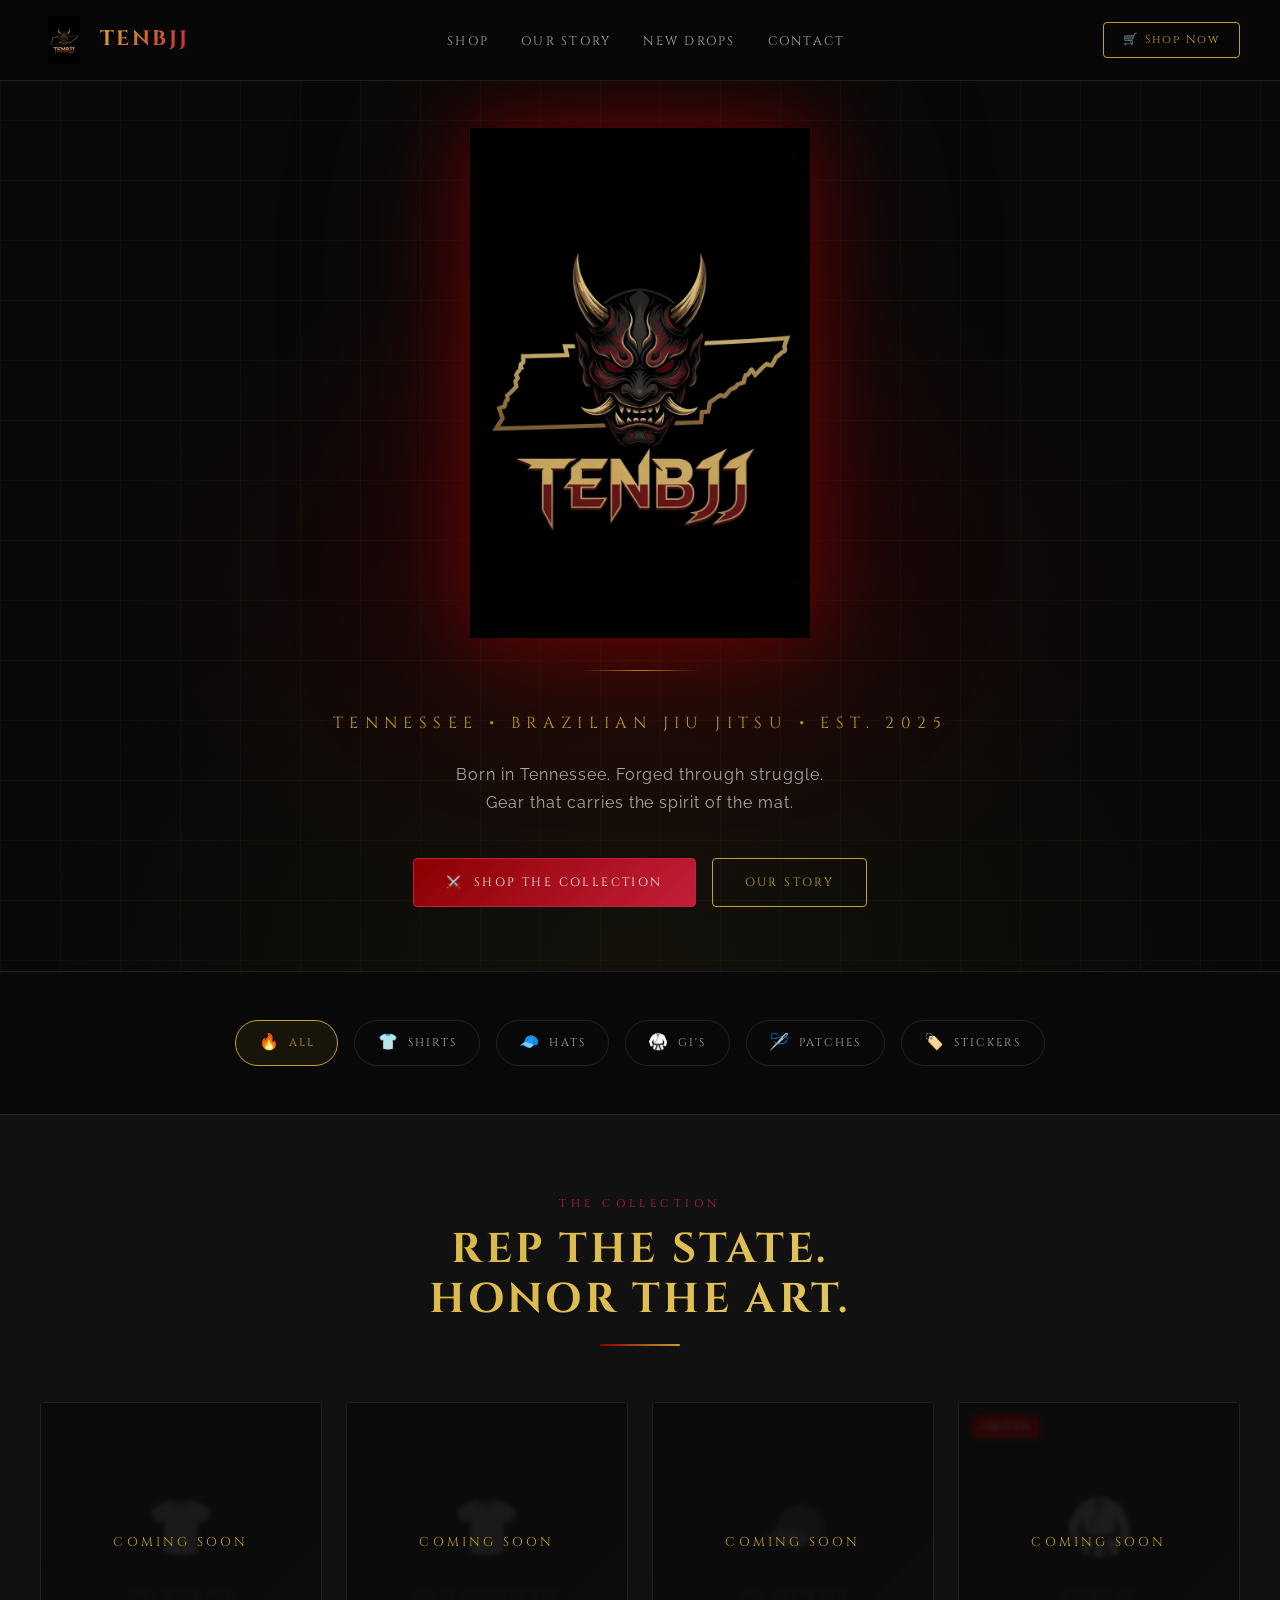
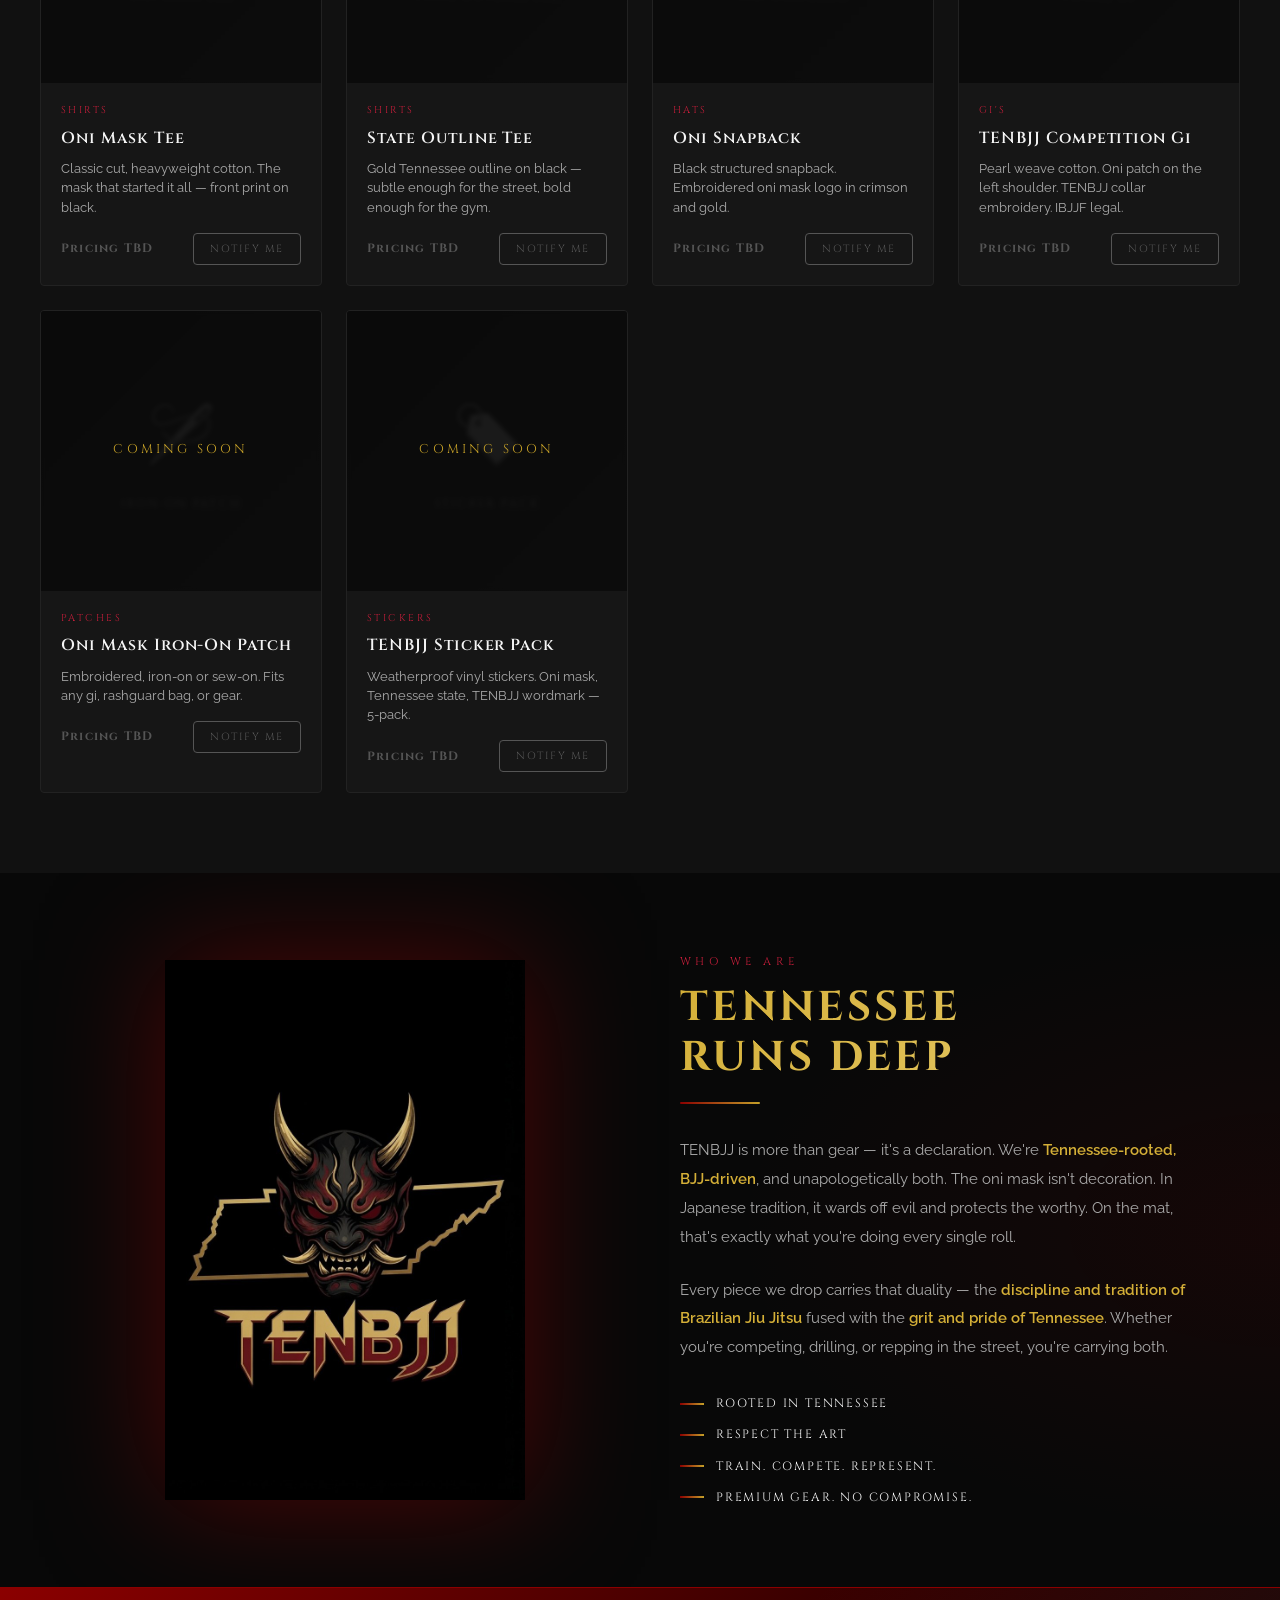
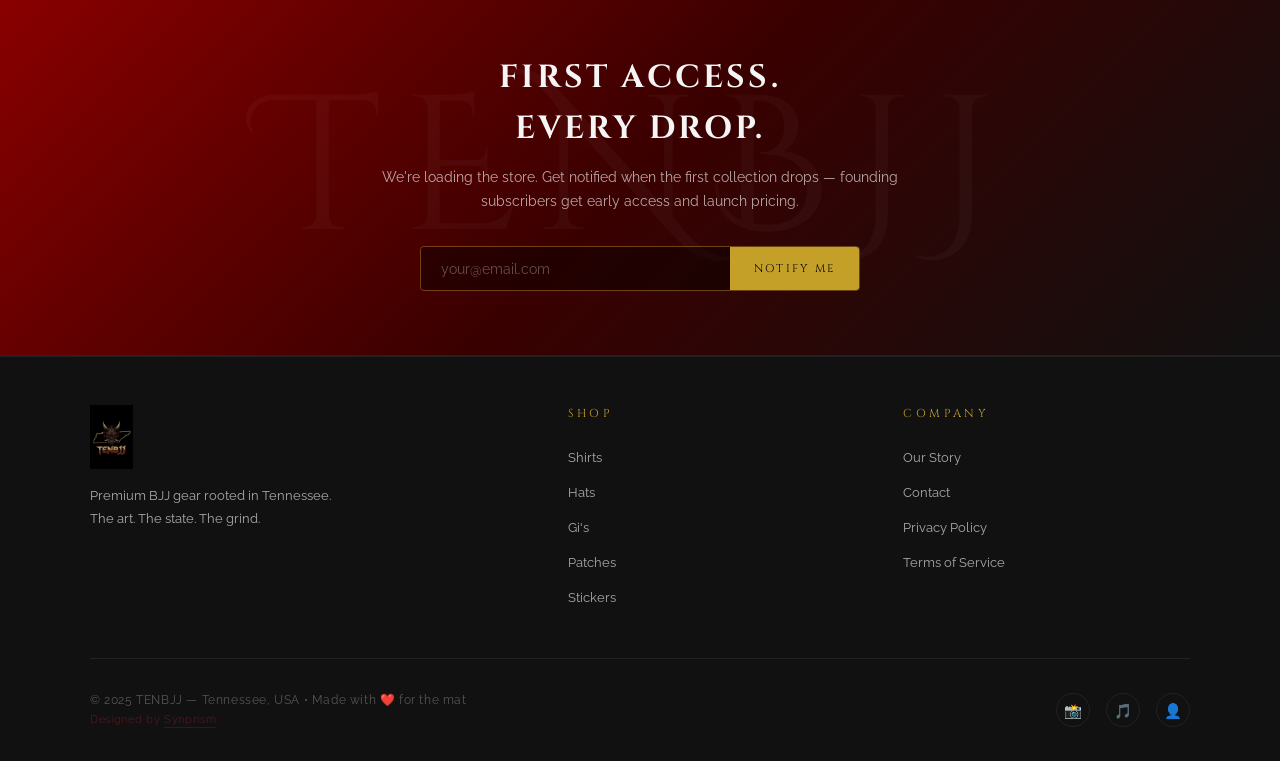
==== index.html @ a7446a4f "Add Synprism credit to footer" ====
<!DOCTYPE html>
<html lang="en">
<head>
  <meta charset="UTF-8" />
  <meta name="viewport" content="width=device-width, initial-scale=1.0" />
  <title>TENBJJ — Tennessee Brazilian Jiu Jitsu Gear</title>
  <meta name="description" content="Premium BJJ apparel and gear rooted in Tennessee. Oni-inspired designs. Shirts, Gi's, Hats, Patches, Stickers. Train hard. Rep the state." />
  <meta property="og:title" content="TENBJJ" />
  <meta property="og:description" content="Tennessee BJJ gear. Oni-inspired. Premium quality." />
  <meta property="og:image" content="/assets/images/logo.jpg" />
  <meta property="og:url" content="https://tenbjj.com" />
  <meta name="theme-color" content="#080808" />
  <link rel="icon" type="image/jpeg" href="/assets/images/logo.jpg" />
  <link rel="stylesheet" href="/css/style.css" />
</head>
<body>

  <!-- ═══════════════════════════════════════
       NAV
  ═══════════════════════════════════════ -->
  <nav class="nav" id="nav">
    <a class="nav-logo" href="/">
      <img src="/assets/images/logo.jpg" alt="TENBJJ Logo" />
      <span class="nav-logo-text">TENBJJ</span>
    </a>
    <ul class="nav-links">
      <li><a href="#shop">Shop</a></li>
      <li><a href="#story">Our Story</a></li>
      <li><a href="#notify">New Drops</a></li>
      <li><a href="mailto:info@tenbjj.com">Contact</a></li>
    </ul>
    <a class="nav-cart" href="#shop">
      <span>🛒</span>
      <span>Shop Now</span>
    </a>
    <div class="nav-hamburger" id="hamburger" aria-label="Menu">
      <span></span><span></span><span></span>
    </div>
  </nav>

  <!-- ═══════════════════════════════════════
       HERO
  ═══════════════════════════════════════ -->
  <section class="hero" id="home">
    <div class="hero-bg"></div>
    <div class="hero-bg-lines"></div>
    <div class="hero-content">
      <img
        src="/assets/images/logo.jpg"
        alt="TENBJJ — Oni Mask over Tennessee"
        class="hero-logo"
      />
      <div class="hero-divider"></div>
      <p class="hero-tagline">Tennessee &bull; Brazilian Jiu Jitsu &bull; Est. 2025</p>
      <p class="hero-sub">
        Born in Tennessee. Forged through struggle.<br>
        Gear that carries the spirit of the mat.
      </p>
      <div class="hero-cta-group">
        <a href="#shop" class="btn btn-primary">⚔️ &nbsp;Shop the Collection</a>
        <a href="#story" class="btn btn-secondary">Our Story</a>
      </div>
    </div>
  </section>

  <!-- ═══════════════════════════════════════
       CATEGORIES STRIP
  ═══════════════════════════════════════ -->
  <section class="categories">
    <div class="categories-inner">
      <div class="cat-pill active" data-cat="all">
        <span class="cat-pill-icon">🔥</span> All
      </div>
      <div class="cat-pill" data-cat="shirts">
        <span class="cat-pill-icon">👕</span> Shirts
      </div>
      <div class="cat-pill" data-cat="hats">
        <span class="cat-pill-icon">🧢</span> Hats
      </div>
      <div class="cat-pill" data-cat="gi">
        <span class="cat-pill-icon">🥋</span> Gi's
      </div>
      <div class="cat-pill" data-cat="patches">
        <span class="cat-pill-icon">🪡</span> Patches
      </div>
      <div class="cat-pill" data-cat="stickers">
        <span class="cat-pill-icon">🏷️</span> Stickers
      </div>
    </div>
  </section>

  <!-- ═══════════════════════════════════════
       SHOP / PRODUCTS
  ═══════════════════════════════════════ -->
  <section class="products" id="shop">
    <div class="section-header fade-up">
      <p class="section-eyebrow">The Collection</p>
      <h2 class="section-title">Rep the State.<br>Honor the Art.</h2>
      <div class="section-rule"></div>
    </div>

    <div class="products-grid" id="products-grid">

      <!-- PRODUCT 1 — Oni Mask Tee (Coming Soon) -->
      <div class="product-card fade-up" data-cat="shirts">
        <div class="product-img-wrap">
          <div class="product-placeholder">
            <span class="product-placeholder-icon">👕</span>
            <span class="product-placeholder-label">Oni Mask Tee</span>
          </div>
          <div class="product-coming-soon">Coming Soon</div>
        </div>
        <div class="product-info">
          <p class="product-category">Shirts</p>
          <h3 class="product-name">Oni Mask Tee</h3>
          <p class="product-desc">Classic cut, heavyweight cotton. The mask that started it all — front print on black.</p>
          <div class="product-footer">
            <span class="product-price tbd">Pricing TBD</span>
            <button class="product-add notify">Notify Me</button>
          </div>
        </div>
      </div>

      <!-- PRODUCT 2 — Tennessee State Tee -->
      <div class="product-card fade-up" data-cat="shirts">
        <div class="product-img-wrap">
          <div class="product-placeholder">
            <span class="product-placeholder-icon">👕</span>
            <span class="product-placeholder-label">State Outline Tee</span>
          </div>
          <div class="product-coming-soon">Coming Soon</div>
        </div>
        <div class="product-info">
          <p class="product-category">Shirts</p>
          <h3 class="product-name">State Outline Tee</h3>
          <p class="product-desc">Gold Tennessee outline on black — subtle enough for the street, bold enough for the gym.</p>
          <div class="product-footer">
            <span class="product-price tbd">Pricing TBD</span>
            <button class="product-add notify">Notify Me</button>
          </div>
        </div>
      </div>

      <!-- PRODUCT 3 — Oni Snapback -->
      <div class="product-card fade-up" data-cat="hats">
        <div class="product-img-wrap">
          <div class="product-placeholder">
            <span class="product-placeholder-icon">🧢</span>
            <span class="product-placeholder-label">Oni Snapback</span>
          </div>
          <div class="product-coming-soon">Coming Soon</div>
        </div>
        <div class="product-info">
          <p class="product-category">Hats</p>
          <h3 class="product-name">Oni Snapback</h3>
          <p class="product-desc">Black structured snapback. Embroidered oni mask logo in crimson and gold.</p>
          <div class="product-footer">
            <span class="product-price tbd">Pricing TBD</span>
            <button class="product-add notify">Notify Me</button>
          </div>
        </div>
      </div>

      <!-- PRODUCT 4 — TENBJJ Gi -->
      <div class="product-card fade-up" data-cat="gi">
        <div class="product-img-wrap">
          <div class="product-placeholder">
            <span class="product-placeholder-icon">🥋</span>
            <span class="product-placeholder-label">TENBJJ Gi</span>
          </div>
          <div class="product-badge">Limited</div>
          <div class="product-coming-soon">Coming Soon</div>
        </div>
        <div class="product-info">
          <p class="product-category">Gi's</p>
          <h3 class="product-name">TENBJJ Competition Gi</h3>
          <p class="product-desc">Pearl weave cotton. Oni patch on the left shoulder. TENBJJ collar embroidery. IBJJF legal.</p>
          <div class="product-footer">
            <span class="product-price tbd">Pricing TBD</span>
            <button class="product-add notify">Notify Me</button>
          </div>
        </div>
      </div>

      <!-- PRODUCT 5 — Oni Patch -->
      <div class="product-card fade-up" data-cat="patches">
        <div class="product-img-wrap">
          <div class="product-placeholder">
            <span class="product-placeholder-icon">🪡</span>
            <span class="product-placeholder-label">Iron-On Patch</span>
          </div>
          <div class="product-coming-soon">Coming Soon</div>
        </div>
        <div class="product-info">
          <p class="product-category">Patches</p>
          <h3 class="product-name">Oni Mask Iron-On Patch</h3>
          <p class="product-desc">Embroidered, iron-on or sew-on. Fits any gi, rashguard bag, or gear.</p>
          <div class="product-footer">
            <span class="product-price tbd">Pricing TBD</span>
            <button class="product-add notify">Notify Me</button>
          </div>
        </div>
      </div>

      <!-- PRODUCT 6 — Sticker Pack -->
      <div class="product-card fade-up" data-cat="stickers">
        <div class="product-img-wrap">
          <div class="product-placeholder">
            <span class="product-placeholder-icon">🏷️</span>
            <span class="product-placeholder-label">Sticker Pack</span>
          </div>
          <div class="product-coming-soon">Coming Soon</div>
        </div>
        <div class="product-info">
          <p class="product-category">Stickers</p>
          <h3 class="product-name">TENBJJ Sticker Pack</h3>
          <p class="product-desc">Weatherproof vinyl stickers. Oni mask, Tennessee state, TENBJJ wordmark — 5-pack.</p>
          <div class="product-footer">
            <span class="product-price tbd">Pricing TBD</span>
            <button class="product-add notify">Notify Me</button>
          </div>
        </div>
      </div>

    </div>
  </section>

  <!-- ═══════════════════════════════════════
       STORY / ABOUT
  ═══════════════════════════════════════ -->
  <section class="story" id="story">
    <div class="story-inner">
      <div class="story-logo-wrap fade-up">
        <img src="/assets/images/logo.jpg" alt="TENBJJ Logo" class="story-logo" />
      </div>
      <div class="story-content fade-up">
        <div class="section-header">
          <p class="section-eyebrow">Who We Are</p>
          <h2 class="section-title">Tennessee<br>Runs Deep</h2>
          <div class="section-rule"></div>
        </div>
        <p class="story-body">
          TENBJJ is more than gear — it's a declaration. We're <strong>Tennessee-rooted, BJJ-driven</strong>, and unapologetically both.
          The oni mask isn't decoration. In Japanese tradition, it wards off evil and protects the worthy. On the mat,
          that's exactly what you're doing every single roll.
        </p>
        <p class="story-body">
          Every piece we drop carries that duality — the <strong>discipline and tradition of Brazilian Jiu Jitsu</strong>
          fused with the <strong>grit and pride of Tennessee</strong>. Whether you're competing, drilling, or repping in the street,
          you're carrying both.
        </p>
        <div class="story-values">
          <div class="story-value">Rooted in Tennessee</div>
          <div class="story-value">Respect the Art</div>
          <div class="story-value">Train. Compete. Represent.</div>
          <div class="story-value">Premium Gear. No Compromise.</div>
        </div>
      </div>
    </div>
  </section>

  <!-- ═══════════════════════════════════════
       NOTIFY / EMAIL CAPTURE
  ═══════════════════════════════════════ -->
  <section class="notify-band" id="notify">
    <div class="notify-inner">
      <h2 class="notify-title">First Access.<br>Every Drop.</h2>
      <p class="notify-sub">
        We're loading the store. Get notified when the first collection drops —
        founding subscribers get early access and launch pricing.
      </p>
      <form class="notify-form" id="notify-form" action="https://api.web3forms.com/submit" method="POST">
        <input type="hidden" name="access_key" value="YOUR_WEB3FORMS_KEY_HERE" />
        <input type="hidden" name="subject" value="TENBJJ — New Drop Notification Signup" />
        <input type="hidden" name="redirect" value="https://tenbjj.com?subscribed=1" />
        <input
          class="notify-input"
          type="email"
          name="email"
          placeholder="your@email.com"
          required
          autocomplete="email"
        />
        <button class="notify-submit" type="submit">Notify Me</button>
      </form>
    </div>
  </section>

  <!-- ═══════════════════════════════════════
       FOOTER
  ═══════════════════════════════════════ -->
  <footer>
    <div class="footer-inner">
      <div class="footer-brand">
        <img src="/assets/images/logo.jpg" alt="TENBJJ" class="footer-logo" />
        <p class="footer-tagline">
          Premium BJJ gear rooted in Tennessee.<br>
          The art. The state. The grind.
        </p>
      </div>
      <div>
        <p class="footer-heading">Shop</p>
        <ul class="footer-links">
          <li><a href="#shop">Shirts</a></li>
          <li><a href="#shop">Hats</a></li>
          <li><a href="#shop">Gi's</a></li>
          <li><a href="#shop">Patches</a></li>
          <li><a href="#shop">Stickers</a></li>
        </ul>
      </div>
      <div>
        <p class="footer-heading">Company</p>
        <ul class="footer-links">
          <li><a href="#story">Our Story</a></li>
          <li><a href="mailto:info@tenbjj.com">Contact</a></li>
          <li><a href="/privacy.html">Privacy Policy</a></li>
          <li><a href="/terms.html">Terms of Service</a></li>
        </ul>
      </div>
    </div>
    <div class="footer-bottom" style="max-width:1100px;margin:0 auto;">
      <p class="footer-copy">
        &copy; 2025 TENBJJ &mdash; Tennessee, USA &bull; Made with <span>❤️</span> for the mat
        <br><span style="font-size:0.7rem; opacity:0.35; letter-spacing:0.06em;">Designed by <a href="https://synprism.io" target="_blank" rel="noopener" style="color:inherit; text-decoration:none; border-bottom:1px solid rgba(255,255,255,0.2); padding-bottom:1px; transition:opacity 0.2s;" onmouseover="this.parentElement.style.opacity='0.65'" onmouseout="this.parentElement.style.opacity='0.35'">Synprism</a></span>
      </p>
      <div class="footer-social">
        <a href="#" aria-label="Instagram">📸</a>
        <a href="#" aria-label="TikTok">🎵</a>
        <a href="#" aria-label="Facebook">👤</a>
      </div>
    </div>
  </footer>

  <script src="/js/main.js"></script>
</body>
</html>
---- css/style.css ----
/* ============================================================
   TENBJJ — Core Stylesheet
   Design System: Black / Crimson / Gold
   ============================================================ */

@import url('https://fonts.googleapis.com/css2?family=Cinzel:wght@400;600;700;900&family=Cinzel+Decorative:wght@700&family=Raleway:wght@300;400;500;600&display=swap');

/* ── TOKENS ─────────────────────────────────────────────── */
:root {
  --black:       #080808;
  --black-soft:  #111111;
  --black-card:  #161616;
  --black-border:#222222;
  --crimson:     #8B0000;
  --crimson-mid: #c41e3a;
  --crimson-glow:#e0142a;
  --gold:        #C5A028;
  --gold-bright: #D4AF37;
  --gold-pale:   #e8cc6e;
  --white:       #f5f5f5;
  --grey:        #aaaaaa;
  --grey-dark:   #555555;

  --font-display: 'Cinzel Decorative', serif;
  --font-heading: 'Cinzel', serif;
  --font-body:    'Raleway', sans-serif;

  --radius: 4px;
  --transition: 0.3s ease;
  --glow-gold: 0 0 20px rgba(197,160,40,0.4);
  --glow-crimson: 0 0 20px rgba(196,30,58,0.5);
}

/* ── RESET ──────────────────────────────────────────────── */
*, *::before, *::after { box-sizing: border-box; margin: 0; padding: 0; }
html { scroll-behavior: smooth; font-size: 16px; }
body {
  background: var(--black);
  color: var(--white);
  font-family: var(--font-body);
  font-weight: 400;
  line-height: 1.6;
  overflow-x: hidden;
}
img { display: block; max-width: 100%; }
a { color: inherit; text-decoration: none; }
ul { list-style: none; }

/* ── SCROLLBAR ──────────────────────────────────────────── */
::-webkit-scrollbar { width: 6px; }
::-webkit-scrollbar-track { background: var(--black); }
::-webkit-scrollbar-thumb { background: var(--crimson); border-radius: 3px; }

/* ── NAV ────────────────────────────────────────────────── */
.nav {
  position: fixed;
  top: 0; left: 0; right: 0;
  z-index: 1000;
  display: flex;
  align-items: center;
  justify-content: space-between;
  padding: 1rem 2.5rem;
  background: rgba(8,8,8,0.92);
  backdrop-filter: blur(12px);
  border-bottom: 1px solid rgba(197,160,40,0.15);
  transition: var(--transition);
}
.nav.scrolled {
  border-bottom-color: rgba(197,160,40,0.35);
  box-shadow: 0 4px 30px rgba(0,0,0,0.6);
}
.nav-logo {
  display: flex;
  align-items: center;
  gap: 0.75rem;
}
.nav-logo img {
  height: 48px;
  width: 48px;
  object-fit: contain;
}
.nav-logo-text {
  font-family: var(--font-heading);
  font-weight: 700;
  font-size: 1.3rem;
  letter-spacing: 0.12em;
  background: linear-gradient(135deg, var(--gold-bright), var(--crimson-mid));
  -webkit-background-clip: text;
  -webkit-text-fill-color: transparent;
  background-clip: text;
}
.nav-links {
  display: flex;
  gap: 2rem;
  align-items: center;
}
.nav-links a {
  font-family: var(--font-heading);
  font-size: 0.78rem;
  letter-spacing: 0.18em;
  text-transform: uppercase;
  color: var(--grey);
  transition: color var(--transition);
  position: relative;
}
.nav-links a::after {
  content: '';
  position: absolute;
  bottom: -4px; left: 0; right: 0;
  height: 1px;
  background: var(--gold);
  transform: scaleX(0);
  transition: transform var(--transition);
}
.nav-links a:hover { color: var(--gold-bright); }
.nav-links a:hover::after { transform: scaleX(1); }
.nav-cart {
  display: flex;
  align-items: center;
  gap: 0.4rem;
  padding: 0.5rem 1.2rem;
  border: 1px solid var(--gold);
  border-radius: var(--radius);
  font-family: var(--font-heading);
  font-size: 0.72rem;
  letter-spacing: 0.15em;
  color: var(--gold);
  cursor: pointer;
  transition: all var(--transition);
}
.nav-cart:hover {
  background: var(--gold);
  color: var(--black);
  box-shadow: var(--glow-gold);
}
.nav-hamburger {
  display: none;
  flex-direction: column;
  gap: 5px;
  cursor: pointer;
  padding: 4px;
}
.nav-hamburger span {
  display: block;
  width: 24px;
  height: 2px;
  background: var(--gold);
  transition: var(--transition);
}

/* ── HERO ────────────────────────────────────────────────── */
.hero {
  min-height: 100vh;
  display: flex;
  flex-direction: column;
  align-items: center;
  justify-content: center;
  text-align: center;
  padding: 8rem 2rem 4rem;
  position: relative;
  overflow: hidden;
}
.hero-bg {
  position: absolute;
  inset: 0;
  background:
    radial-gradient(ellipse 60% 50% at 50% 60%, rgba(139,0,0,0.18) 0%, transparent 70%),
    radial-gradient(ellipse 80% 80% at 50% 100%, rgba(197,160,40,0.06) 0%, transparent 60%),
    var(--black);
  z-index: 0;
}
.hero-bg-lines {
  position: absolute;
  inset: 0;
  background-image:
    linear-gradient(rgba(197,160,40,0.04) 1px, transparent 1px),
    linear-gradient(90deg, rgba(197,160,40,0.04) 1px, transparent 1px);
  background-size: 60px 60px;
  z-index: 0;
}
.hero-content {
  position: relative;
  z-index: 1;
  display: flex;
  flex-direction: column;
  align-items: center;
  gap: 1.5rem;
}
.hero-logo {
  width: min(340px, 70vw);
  height: auto;
  filter: drop-shadow(0 0 40px rgba(139,0,0,0.6)) drop-shadow(0 0 80px rgba(139,0,0,0.3));
  animation: heroFloat 6s ease-in-out infinite;
}
@keyframes heroFloat {
  0%, 100% { transform: translateY(0); }
  50% { transform: translateY(-12px); }
}
.hero-tagline {
  font-family: var(--font-heading);
  font-size: clamp(0.75rem, 2vw, 1rem);
  letter-spacing: 0.4em;
  text-transform: uppercase;
  color: var(--gold);
  margin-top: 0.5rem;
}
.hero-sub {
  font-family: var(--font-body);
  font-size: clamp(0.85rem, 1.5vw, 1rem);
  color: var(--grey);
  letter-spacing: 0.06em;
  max-width: 480px;
  line-height: 1.8;
}
.hero-divider {
  width: 120px;
  height: 1px;
  background: linear-gradient(90deg, transparent, var(--gold), transparent);
  margin: 0.5rem auto;
}
.hero-cta-group {
  display: flex;
  gap: 1rem;
  flex-wrap: wrap;
  justify-content: center;
  margin-top: 1rem;
}
.btn {
  font-family: var(--font-heading);
  font-size: 0.75rem;
  letter-spacing: 0.2em;
  text-transform: uppercase;
  padding: 0.85rem 2rem;
  border-radius: var(--radius);
  cursor: pointer;
  transition: all var(--transition);
  border: none;
  display: inline-flex;
  align-items: center;
  gap: 0.5rem;
}
.btn-primary {
  background: linear-gradient(135deg, var(--crimson), var(--crimson-mid));
  color: var(--white);
  border: 1px solid var(--crimson-mid);
}
.btn-primary:hover {
  background: linear-gradient(135deg, var(--crimson-mid), var(--crimson-glow));
  box-shadow: var(--glow-crimson), 0 8px 24px rgba(139,0,0,0.4);
  transform: translateY(-2px);
}
.btn-secondary {
  background: transparent;
  color: var(--gold);
  border: 1px solid var(--gold);
}
.btn-secondary:hover {
  background: var(--gold);
  color: var(--black);
  box-shadow: var(--glow-gold);
  transform: translateY(-2px);
}

/* ── SECTION SCAFFOLDING ────────────────────────────────── */
section {
  padding: 5rem 2rem;
}
.section-header {
  text-align: center;
  margin-bottom: 3.5rem;
}
.section-eyebrow {
  font-family: var(--font-heading);
  font-size: 0.7rem;
  letter-spacing: 0.4em;
  text-transform: uppercase;
  color: var(--crimson-mid);
  margin-bottom: 0.75rem;
}
.section-title {
  font-family: var(--font-heading);
  font-size: clamp(1.6rem, 4vw, 2.6rem);
  font-weight: 700;
  letter-spacing: 0.08em;
  text-transform: uppercase;
  background: linear-gradient(135deg, var(--gold-bright), var(--gold-pale));
  -webkit-background-clip: text;
  -webkit-text-fill-color: transparent;
  background-clip: text;
  line-height: 1.2;
}
.section-rule {
  width: 80px;
  height: 2px;
  background: linear-gradient(90deg, var(--crimson), var(--gold));
  margin: 1.2rem auto 0;
  border-radius: 2px;
}

/* ── FEATURED PRODUCTS ──────────────────────────────────── */
.products { background: var(--black-soft); }
.products-grid {
  display: grid;
  grid-template-columns: repeat(auto-fill, minmax(280px, 1fr));
  gap: 1.5rem;
  max-width: 1200px;
  margin: 0 auto;
}
.product-card {
  background: var(--black-card);
  border: 1px solid var(--black-border);
  border-radius: var(--radius);
  overflow: hidden;
  transition: all var(--transition);
  cursor: pointer;
  position: relative;
}
.product-card:hover {
  border-color: var(--gold);
  transform: translateY(-4px);
  box-shadow: 0 12px 40px rgba(0,0,0,0.5), var(--glow-gold);
}
.product-img-wrap {
  position: relative;
  aspect-ratio: 1;
  background: linear-gradient(135deg, #111, #1a1a1a);
  overflow: hidden;
  display: flex;
  align-items: center;
  justify-content: center;
}
.product-img-wrap img {
  width: 100%;
  height: 100%;
  object-fit: cover;
  transition: transform 0.5s ease;
}
.product-card:hover .product-img-wrap img {
  transform: scale(1.06);
}
.product-badge {
  position: absolute;
  top: 12px; left: 12px;
  background: var(--crimson);
  color: var(--white);
  font-family: var(--font-heading);
  font-size: 0.6rem;
  letter-spacing: 0.15em;
  padding: 0.25rem 0.6rem;
  border-radius: 2px;
  text-transform: uppercase;
}
.product-coming-soon {
  position: absolute;
  inset: 0;
  background: rgba(8,8,8,0.75);
  display: flex;
  align-items: center;
  justify-content: center;
  font-family: var(--font-heading);
  font-size: 0.8rem;
  letter-spacing: 0.25em;
  color: var(--gold);
  text-transform: uppercase;
  backdrop-filter: blur(2px);
}
.product-placeholder {
  width: 100%;
  height: 100%;
  display: flex;
  flex-direction: column;
  align-items: center;
  justify-content: center;
  gap: 1rem;
  padding: 2rem;
}
.product-placeholder-icon {
  font-size: 3.5rem;
  opacity: 0.3;
  filter: grayscale(1);
}
.product-placeholder-label {
  font-family: var(--font-heading);
  font-size: 0.7rem;
  letter-spacing: 0.2em;
  color: var(--grey-dark);
  text-transform: uppercase;
}
.product-info {
  padding: 1.25rem;
}
.product-category {
  font-family: var(--font-heading);
  font-size: 0.62rem;
  letter-spacing: 0.25em;
  color: var(--crimson-mid);
  text-transform: uppercase;
  margin-bottom: 0.4rem;
}
.product-name {
  font-family: var(--font-heading);
  font-size: 1rem;
  font-weight: 600;
  letter-spacing: 0.06em;
  color: var(--white);
  margin-bottom: 0.5rem;
}
.product-desc {
  font-size: 0.8rem;
  color: var(--grey);
  line-height: 1.5;
  margin-bottom: 1rem;
}
.product-footer {
  display: flex;
  align-items: center;
  justify-content: space-between;
}
.product-price {
  font-family: var(--font-heading);
  font-size: 1.1rem;
  color: var(--gold-bright);
  font-weight: 700;
}
.product-price.tbd {
  font-size: 0.75rem;
  color: var(--grey-dark);
  letter-spacing: 0.1em;
}
.product-add {
  padding: 0.5rem 1rem;
  background: transparent;
  border: 1px solid var(--crimson-mid);
  color: var(--crimson-mid);
  font-family: var(--font-heading);
  font-size: 0.65rem;
  letter-spacing: 0.15em;
  text-transform: uppercase;
  border-radius: var(--radius);
  cursor: pointer;
  transition: all var(--transition);
}
.product-add:hover {
  background: var(--crimson);
  color: var(--white);
  border-color: var(--crimson);
}
.product-add.notify {
  border-color: var(--grey-dark);
  color: var(--grey-dark);
  cursor: default;
}

/* ── CATEGORIES STRIP ───────────────────────────────────── */
.categories {
  padding: 3rem 2rem;
  background: var(--black);
  border-top: 1px solid var(--black-border);
  border-bottom: 1px solid var(--black-border);
}
.categories-inner {
  max-width: 1100px;
  margin: 0 auto;
  display: flex;
  justify-content: center;
  gap: 1rem;
  flex-wrap: wrap;
}
.cat-pill {
  display: flex;
  align-items: center;
  gap: 0.5rem;
  padding: 0.6rem 1.4rem;
  border: 1px solid var(--black-border);
  border-radius: 100px;
  font-family: var(--font-heading);
  font-size: 0.7rem;
  letter-spacing: 0.18em;
  text-transform: uppercase;
  color: var(--grey);
  cursor: pointer;
  transition: all var(--transition);
}
.cat-pill:hover, .cat-pill.active {
  border-color: var(--gold);
  color: var(--gold);
  background: rgba(197,160,40,0.08);
}
.cat-pill-icon { font-size: 1rem; }

/* ── STORY / ABOUT ──────────────────────────────────────── */
.story {
  background: var(--black);
  position: relative;
  overflow: hidden;
}
.story::before {
  content: '';
  position: absolute;
  top: 0; right: 0;
  width: 50%;
  height: 100%;
  background: radial-gradient(ellipse at right center, rgba(139,0,0,0.1) 0%, transparent 60%);
  pointer-events: none;
}
.story-inner {
  max-width: 1100px;
  margin: 0 auto;
  display: grid;
  grid-template-columns: 1fr 1fr;
  gap: 5rem;
  align-items: center;
}
.story-logo-wrap {
  display: flex;
  justify-content: center;
  align-items: center;
}
.story-logo {
  width: min(360px, 100%);
  filter: drop-shadow(0 0 60px rgba(139,0,0,0.5));
}
.story-content { }
.story-content .section-header {
  text-align: left;
  margin-bottom: 2rem;
}
.story-content .section-rule { margin-left: 0; }
.story-body {
  font-size: 0.95rem;
  color: var(--grey);
  line-height: 1.9;
  margin-bottom: 1.5rem;
}
.story-body strong { color: var(--gold-bright); font-weight: 600; }
.story-values {
  display: flex;
  flex-direction: column;
  gap: 0.75rem;
  margin-top: 2rem;
}
.story-value {
  display: flex;
  align-items: center;
  gap: 0.75rem;
  font-family: var(--font-heading);
  font-size: 0.75rem;
  letter-spacing: 0.15em;
  text-transform: uppercase;
  color: var(--white);
}
.story-value::before {
  content: '';
  display: block;
  width: 24px;
  height: 2px;
  background: linear-gradient(90deg, var(--crimson), var(--gold));
  flex-shrink: 0;
}

/* ── NOTIFY BANNER ──────────────────────────────────────── */
.notify-band {
  background: linear-gradient(135deg, var(--crimson) 0%, #3a0000 50%, var(--black-soft) 100%);
  padding: 4rem 2rem;
  text-align: center;
  position: relative;
  overflow: hidden;
  border-top: 1px solid var(--crimson);
  border-bottom: 1px solid var(--black-border);
}
.notify-band::before {
  content: 'TENBJJ';
  position: absolute;
  top: 50%;
  left: 50%;
  transform: translate(-50%, -50%);
  font-family: var(--font-display);
  font-size: clamp(5rem, 15vw, 12rem);
  color: rgba(255,255,255,0.03);
  letter-spacing: 0.1em;
  pointer-events: none;
  white-space: nowrap;
}
.notify-inner {
  position: relative;
  z-index: 1;
  max-width: 560px;
  margin: 0 auto;
}
.notify-title {
  font-family: var(--font-heading);
  font-size: clamp(1.4rem, 3vw, 2rem);
  letter-spacing: 0.1em;
  text-transform: uppercase;
  color: var(--white);
  margin-bottom: 0.75rem;
}
.notify-sub {
  font-size: 0.88rem;
  color: rgba(255,255,255,0.65);
  margin-bottom: 2rem;
  line-height: 1.7;
}
.notify-form {
  display: flex;
  gap: 0;
  max-width: 440px;
  margin: 0 auto;
  border: 1px solid rgba(197,160,40,0.4);
  border-radius: var(--radius);
  overflow: hidden;
}
.notify-input {
  flex: 1;
  background: rgba(0,0,0,0.4);
  border: none;
  color: var(--white);
  font-family: var(--font-body);
  font-size: 0.88rem;
  padding: 0.85rem 1.25rem;
  outline: none;
}
.notify-input::placeholder { color: rgba(255,255,255,0.3); }
.notify-submit {
  background: var(--gold);
  border: none;
  color: var(--black);
  font-family: var(--font-heading);
  font-size: 0.7rem;
  letter-spacing: 0.2em;
  text-transform: uppercase;
  padding: 0.85rem 1.5rem;
  cursor: pointer;
  transition: all var(--transition);
  white-space: nowrap;
}
.notify-submit:hover {
  background: var(--gold-pale);
  box-shadow: var(--glow-gold);
}

/* ── FOOTER ─────────────────────────────────────────────── */
footer {
  background: var(--black-soft);
  border-top: 1px solid var(--black-border);
  padding: 3rem 2rem 2rem;
}
.footer-inner {
  max-width: 1100px;
  margin: 0 auto;
  display: grid;
  grid-template-columns: 1.5fr 1fr 1fr;
  gap: 3rem;
  margin-bottom: 3rem;
}
.footer-brand { }
.footer-logo {
  height: 64px;
  margin-bottom: 1rem;
}
.footer-tagline {
  font-size: 0.82rem;
  color: var(--grey);
  line-height: 1.7;
  max-width: 260px;
}
.footer-heading {
  font-family: var(--font-heading);
  font-size: 0.72rem;
  letter-spacing: 0.3em;
  text-transform: uppercase;
  color: var(--gold);
  margin-bottom: 1.25rem;
}
.footer-links {
  display: flex;
  flex-direction: column;
  gap: 0.6rem;
}
.footer-links a {
  font-size: 0.83rem;
  color: var(--grey);
  transition: color var(--transition);
}
.footer-links a:hover { color: var(--gold-bright); }
.footer-bottom {
  border-top: 1px solid var(--black-border);
  padding-top: 2rem;
  display: flex;
  align-items: center;
  justify-content: space-between;
  flex-wrap: wrap;
  gap: 1rem;
}
.footer-copy {
  font-size: 0.75rem;
  color: var(--grey-dark);
  letter-spacing: 0.05em;
}
.footer-copy span { color: var(--crimson-mid); }
.footer-social {
  display: flex;
  gap: 1rem;
}
.footer-social a {
  width: 34px;
  height: 34px;
  border: 1px solid var(--black-border);
  border-radius: 50%;
  display: flex;
  align-items: center;
  justify-content: center;
  font-size: 0.9rem;
  color: var(--grey-dark);
  transition: all var(--transition);
}
.footer-social a:hover {
  border-color: var(--gold);
  color: var(--gold);
  box-shadow: var(--glow-gold);
}

/* ── MOBILE ─────────────────────────────────────────────── */
@media (max-width: 768px) {
  .nav { padding: 1rem 1.25rem; }
  .nav-links { display: none; }
  .nav-hamburger { display: flex; }

  .hero { padding: 7rem 1.25rem 3rem; }
  .hero-logo { width: min(280px, 80vw); }

  .story-inner {
    grid-template-columns: 1fr;
    gap: 2.5rem;
  }
  .story-logo { width: min(280px, 70vw); margin: 0 auto; }
  .story-content .section-header { text-align: center; }
  .story-content .section-rule { margin: 1rem auto 0; }

  .footer-inner {
    grid-template-columns: 1fr;
    gap: 2rem;
  }
  .footer-bottom { flex-direction: column; text-align: center; }

  .notify-form { flex-direction: column; border: none; gap: 0.75rem; }
  .notify-input {
    border: 1px solid rgba(197,160,40,0.4);
    border-radius: var(--radius);
    text-align: center;
  }
  .notify-submit {
    border-radius: var(--radius);
    padding: 0.9rem;
  }
}

/* ── ANIMATIONS ─────────────────────────────────────────── */
.fade-up {
  opacity: 0;
  transform: translateY(28px);
  transition: opacity 0.7s ease, transform 0.7s ease;
}
.fade-up.visible {
  opacity: 1;
  transform: translateY(0);
}
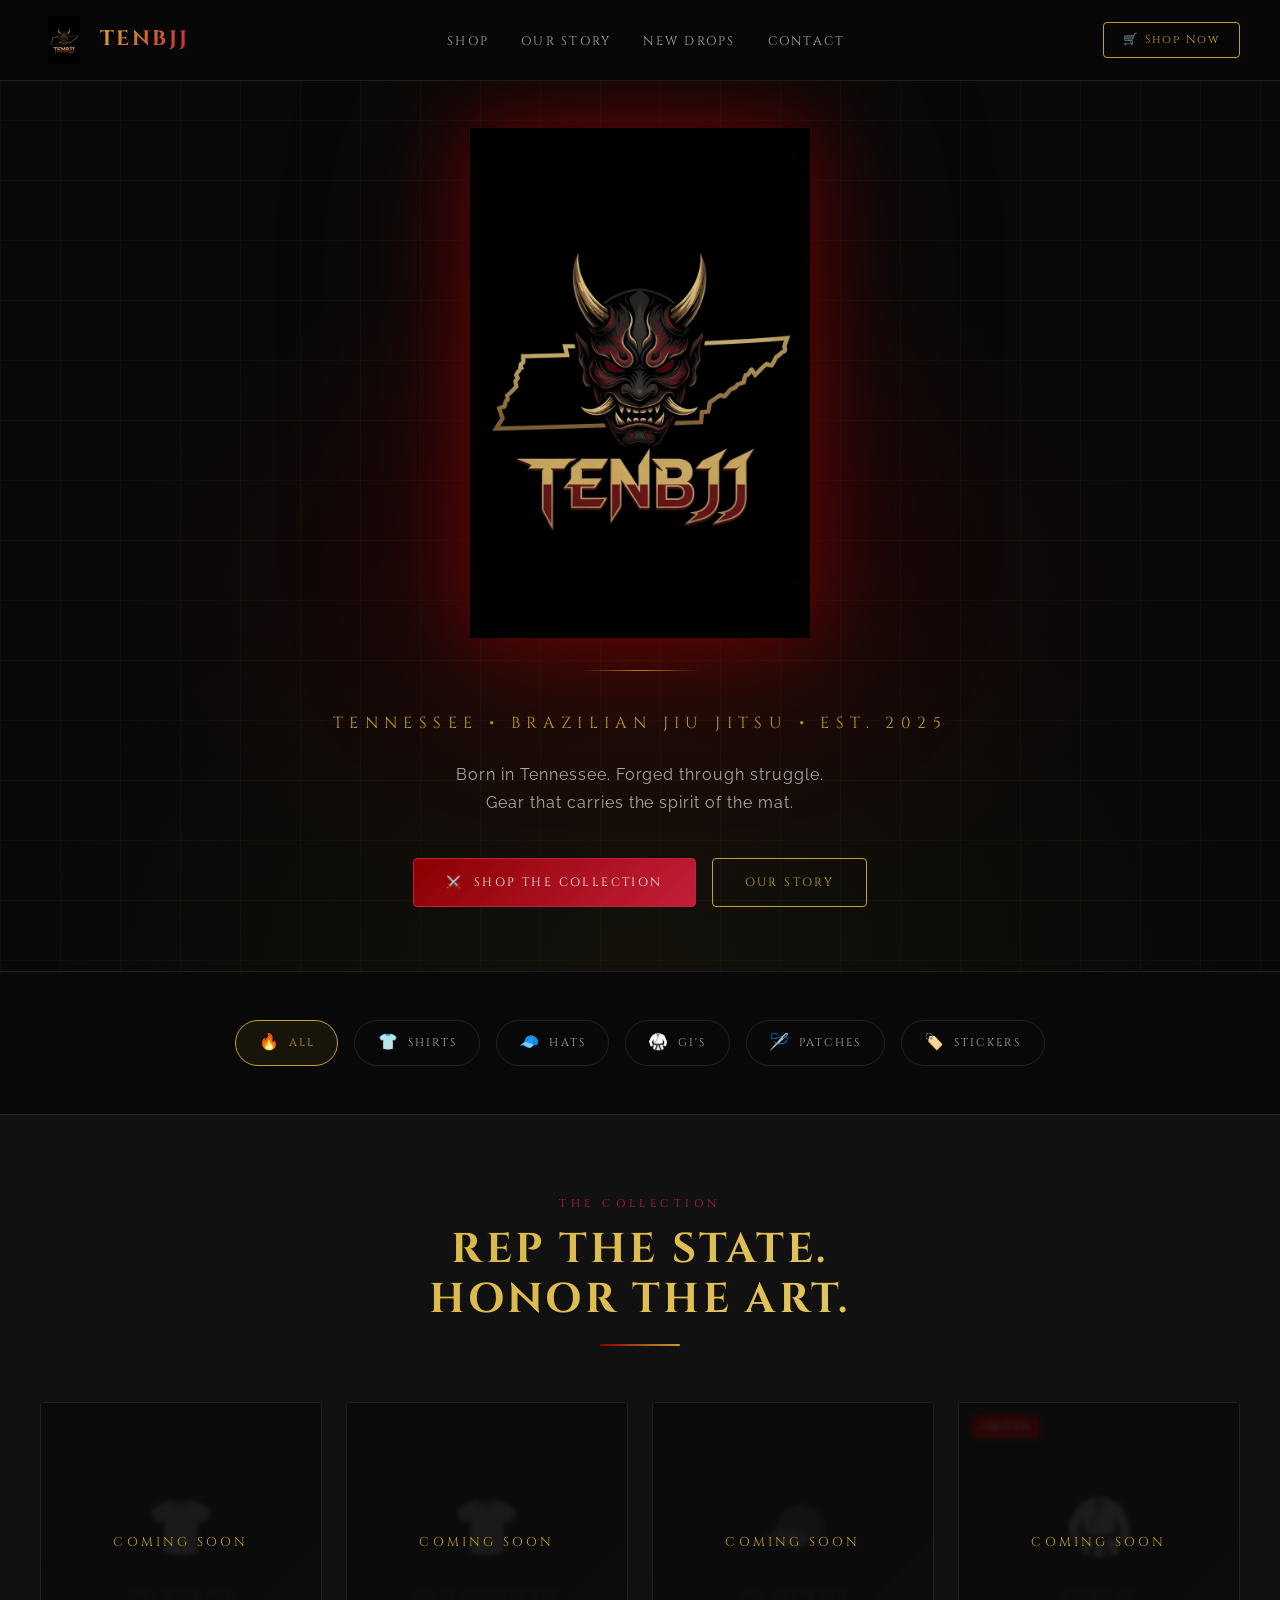
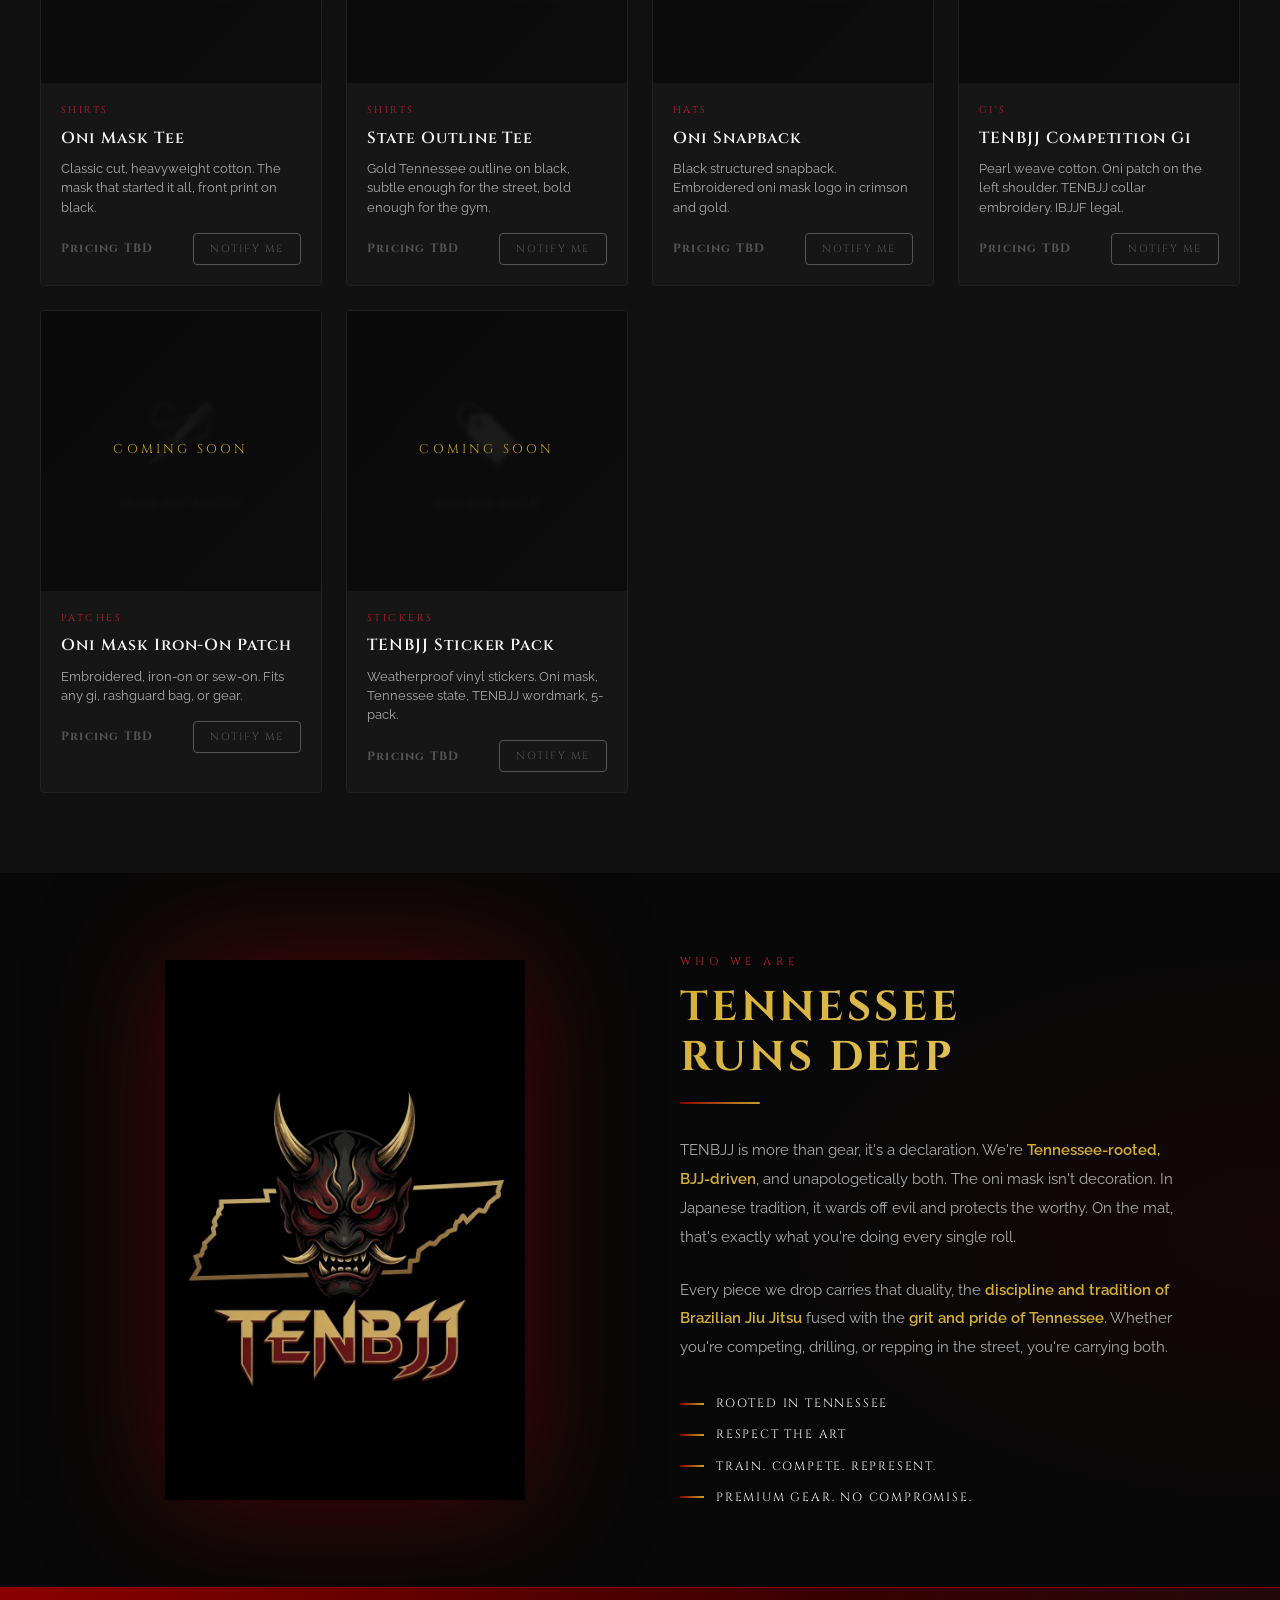
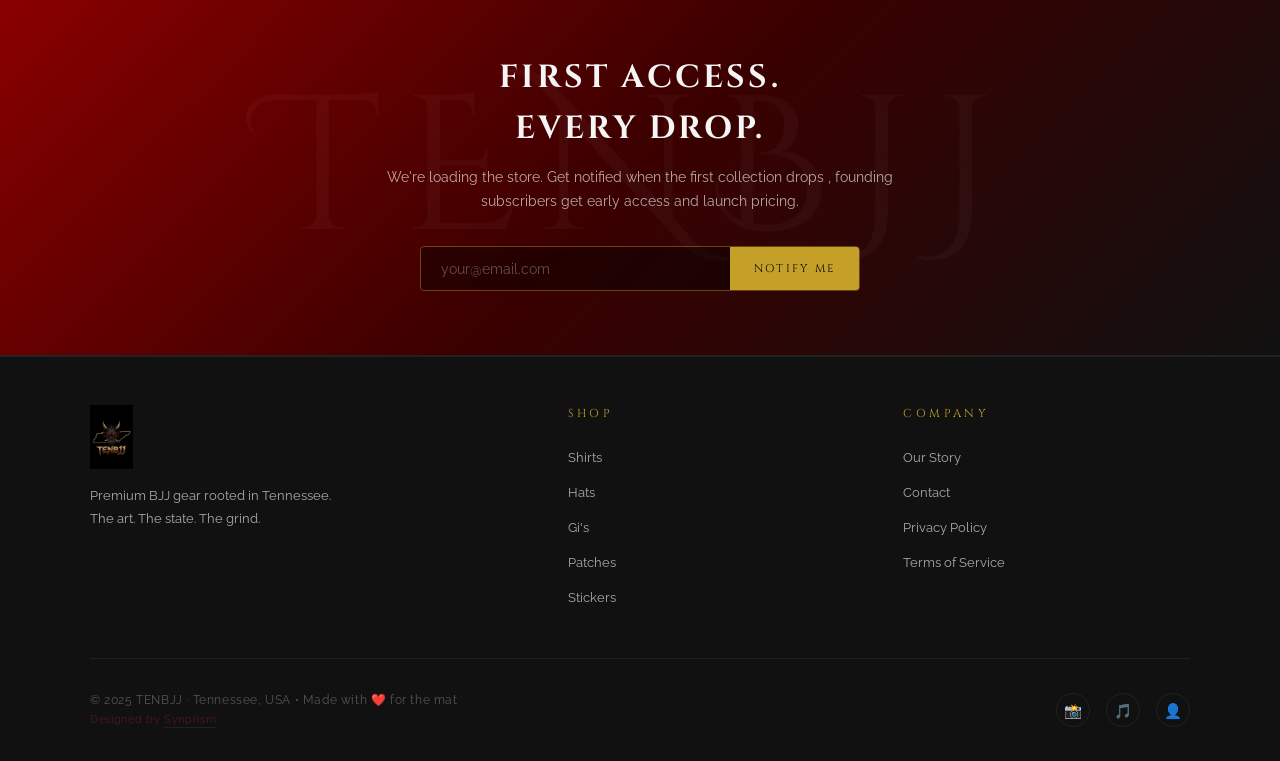
==== commit 0fc77209: "Add GA4 tracking G-LNB2J9VBPS" ====
--- a/index.html
+++ b/index.html
@@ -3,7 +3,7 @@
 <head>
   <meta charset="UTF-8" />
   <meta name="viewport" content="width=device-width, initial-scale=1.0" />
-  <title>TENBJJ — Tennessee Brazilian Jiu Jitsu Gear</title>
+  <title>TENBJJ | Tennessee Brazilian Jiu Jitsu Gear</title>
   <meta name="description" content="Premium BJJ apparel and gear rooted in Tennessee. Oni-inspired designs. Shirts, Gi's, Hats, Patches, Stickers. Train hard. Rep the state." />
   <meta property="og:title" content="TENBJJ" />
   <meta property="og:description" content="Tennessee BJJ gear. Oni-inspired. Premium quality." />
@@ -12,6 +12,14 @@
   <meta name="theme-color" content="#080808" />
   <link rel="icon" type="image/jpeg" href="/assets/images/logo.jpg" />
   <link rel="stylesheet" href="/css/style.css" />
+  <!-- Google tag (gtag.js) -->
+  <script async src="https://www.googletagmanager.com/gtag/js?id=G-LNB2J9VBPS"></script>
+  <script>
+    window.dataLayer = window.dataLayer || [];
+    function gtag(){dataLayer.push(arguments);}
+    gtag('js', new Date());
+    gtag('config', 'G-LNB2J9VBPS');
+  </script>
 </head>
 <body>
 
@@ -47,7 +55,7 @@
     <div class="hero-content">
       <img
         src="/assets/images/logo.jpg"
-        alt="TENBJJ — Oni Mask over Tennessee"
+        alt="TENBJJ, Oni Mask over Tennessee"
         class="hero-logo"
       />
       <div class="hero-divider"></div>
@@ -101,7 +109,7 @@
 
     <div class="products-grid" id="products-grid">
 
-      <!-- PRODUCT 1 — Oni Mask Tee (Coming Soon) -->
+      <!-- PRODUCT 1, Oni Mask Tee (Coming Soon) -->
       <div class="product-card fade-up" data-cat="shirts">
         <div class="product-img-wrap">
           <div class="product-placeholder">
@@ -113,15 +121,15 @@
         <div class="product-info">
           <p class="product-category">Shirts</p>
           <h3 class="product-name">Oni Mask Tee</h3>
-          <p class="product-desc">Classic cut, heavyweight cotton. The mask that started it all — front print on black.</p>
-          <div class="product-footer">
-            <span class="product-price tbd">Pricing TBD</span>
-            <button class="product-add notify">Notify Me</button>
-          </div>
-        </div>
-      </div>
-
-      <!-- PRODUCT 2 — Tennessee State Tee -->
+          <p class="product-desc">Classic cut, heavyweight cotton. The mask that started it all, front print on black.</p>
+          <div class="product-footer">
+            <span class="product-price tbd">Pricing TBD</span>
+            <button class="product-add notify">Notify Me</button>
+          </div>
+        </div>
+      </div>
+
+      <!-- PRODUCT 2, Tennessee State Tee -->
       <div class="product-card fade-up" data-cat="shirts">
         <div class="product-img-wrap">
           <div class="product-placeholder">
@@ -133,15 +141,15 @@
         <div class="product-info">
           <p class="product-category">Shirts</p>
           <h3 class="product-name">State Outline Tee</h3>
-          <p class="product-desc">Gold Tennessee outline on black — subtle enough for the street, bold enough for the gym.</p>
-          <div class="product-footer">
-            <span class="product-price tbd">Pricing TBD</span>
-            <button class="product-add notify">Notify Me</button>
-          </div>
-        </div>
-      </div>
-
-      <!-- PRODUCT 3 — Oni Snapback -->
+          <p class="product-desc">Gold Tennessee outline on black, subtle enough for the street, bold enough for the gym.</p>
+          <div class="product-footer">
+            <span class="product-price tbd">Pricing TBD</span>
+            <button class="product-add notify">Notify Me</button>
+          </div>
+        </div>
+      </div>
+
+      <!-- PRODUCT 3, Oni Snapback -->
       <div class="product-card fade-up" data-cat="hats">
         <div class="product-img-wrap">
           <div class="product-placeholder">
@@ -161,7 +169,7 @@
         </div>
       </div>
 
-      <!-- PRODUCT 4 — TENBJJ Gi -->
+      <!-- PRODUCT 4, TENBJJ Gi -->
       <div class="product-card fade-up" data-cat="gi">
         <div class="product-img-wrap">
           <div class="product-placeholder">
@@ -182,7 +190,7 @@
         </div>
       </div>
 
-      <!-- PRODUCT 5 — Oni Patch -->
+      <!-- PRODUCT 5, Oni Patch -->
       <div class="product-card fade-up" data-cat="patches">
         <div class="product-img-wrap">
           <div class="product-placeholder">
@@ -202,7 +210,7 @@
         </div>
       </div>
 
-      <!-- PRODUCT 6 — Sticker Pack -->
+      <!-- PRODUCT 6, Sticker Pack -->
       <div class="product-card fade-up" data-cat="stickers">
         <div class="product-img-wrap">
           <div class="product-placeholder">
@@ -214,7 +222,7 @@
         <div class="product-info">
           <p class="product-category">Stickers</p>
           <h3 class="product-name">TENBJJ Sticker Pack</h3>
-          <p class="product-desc">Weatherproof vinyl stickers. Oni mask, Tennessee state, TENBJJ wordmark — 5-pack.</p>
+          <p class="product-desc">Weatherproof vinyl stickers. Oni mask, Tennessee state, TENBJJ wordmark, 5-pack.</p>
           <div class="product-footer">
             <span class="product-price tbd">Pricing TBD</span>
             <button class="product-add notify">Notify Me</button>
@@ -240,12 +248,12 @@
           <div class="section-rule"></div>
         </div>
         <p class="story-body">
-          TENBJJ is more than gear — it's a declaration. We're <strong>Tennessee-rooted, BJJ-driven</strong>, and unapologetically both.
+          TENBJJ is more than gear, it's a declaration. We're <strong>Tennessee-rooted, BJJ-driven</strong>, and unapologetically both.
           The oni mask isn't decoration. In Japanese tradition, it wards off evil and protects the worthy. On the mat,
           that's exactly what you're doing every single roll.
         </p>
         <p class="story-body">
-          Every piece we drop carries that duality — the <strong>discipline and tradition of Brazilian Jiu Jitsu</strong>
+          Every piece we drop carries that duality, the <strong>discipline and tradition of Brazilian Jiu Jitsu</strong>
           fused with the <strong>grit and pride of Tennessee</strong>. Whether you're competing, drilling, or repping in the street,
           you're carrying both.
         </p>
@@ -266,12 +274,12 @@
     <div class="notify-inner">
       <h2 class="notify-title">First Access.<br>Every Drop.</h2>
       <p class="notify-sub">
-        We're loading the store. Get notified when the first collection drops —
+        We're loading the store. Get notified when the first collection drops ,
         founding subscribers get early access and launch pricing.
       </p>
       <form class="notify-form" id="notify-form" action="https://api.web3forms.com/submit" method="POST">
         <input type="hidden" name="access_key" value="YOUR_WEB3FORMS_KEY_HERE" />
-        <input type="hidden" name="subject" value="TENBJJ — New Drop Notification Signup" />
+        <input type="hidden" name="subject" value="TENBJJ, New Drop Notification Signup" />
         <input type="hidden" name="redirect" value="https://tenbjj.com?subscribed=1" />
         <input
           class="notify-input"
@@ -320,7 +328,7 @@
     </div>
     <div class="footer-bottom" style="max-width:1100px;margin:0 auto;">
       <p class="footer-copy">
-        &copy; 2025 TENBJJ &mdash; Tennessee, USA &bull; Made with <span>❤️</span> for the mat
+        &copy; 2025 TENBJJ &middot; Tennessee, USA &bull; Made with <span>❤️</span> for the mat
         <br><span style="font-size:0.7rem; opacity:0.35; letter-spacing:0.06em;">Designed by <a href="https://synprism.io" target="_blank" rel="noopener" style="color:inherit; text-decoration:none; border-bottom:1px solid rgba(255,255,255,0.2); padding-bottom:1px; transition:opacity 0.2s;" onmouseover="this.parentElement.style.opacity='0.65'" onmouseout="this.parentElement.style.opacity='0.35'">Synprism</a></span>
       </p>
       <div class="footer-social">
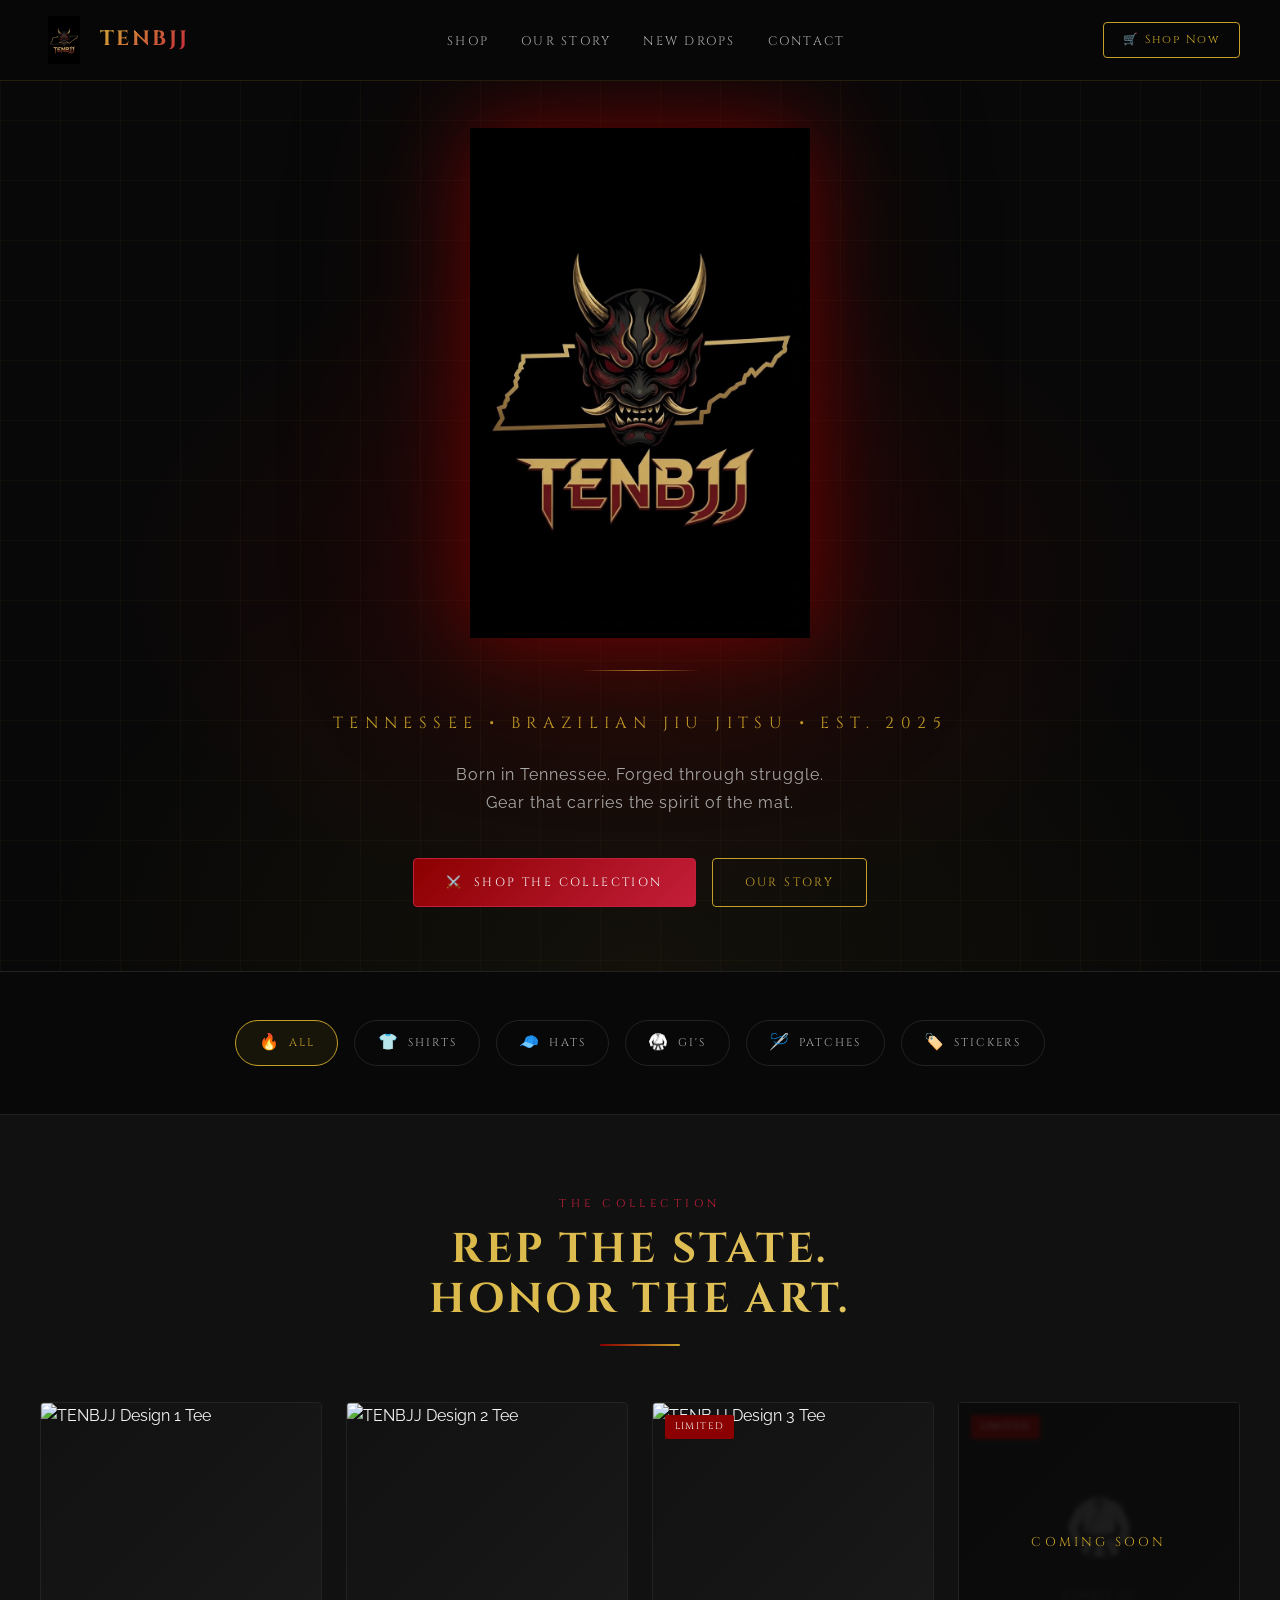
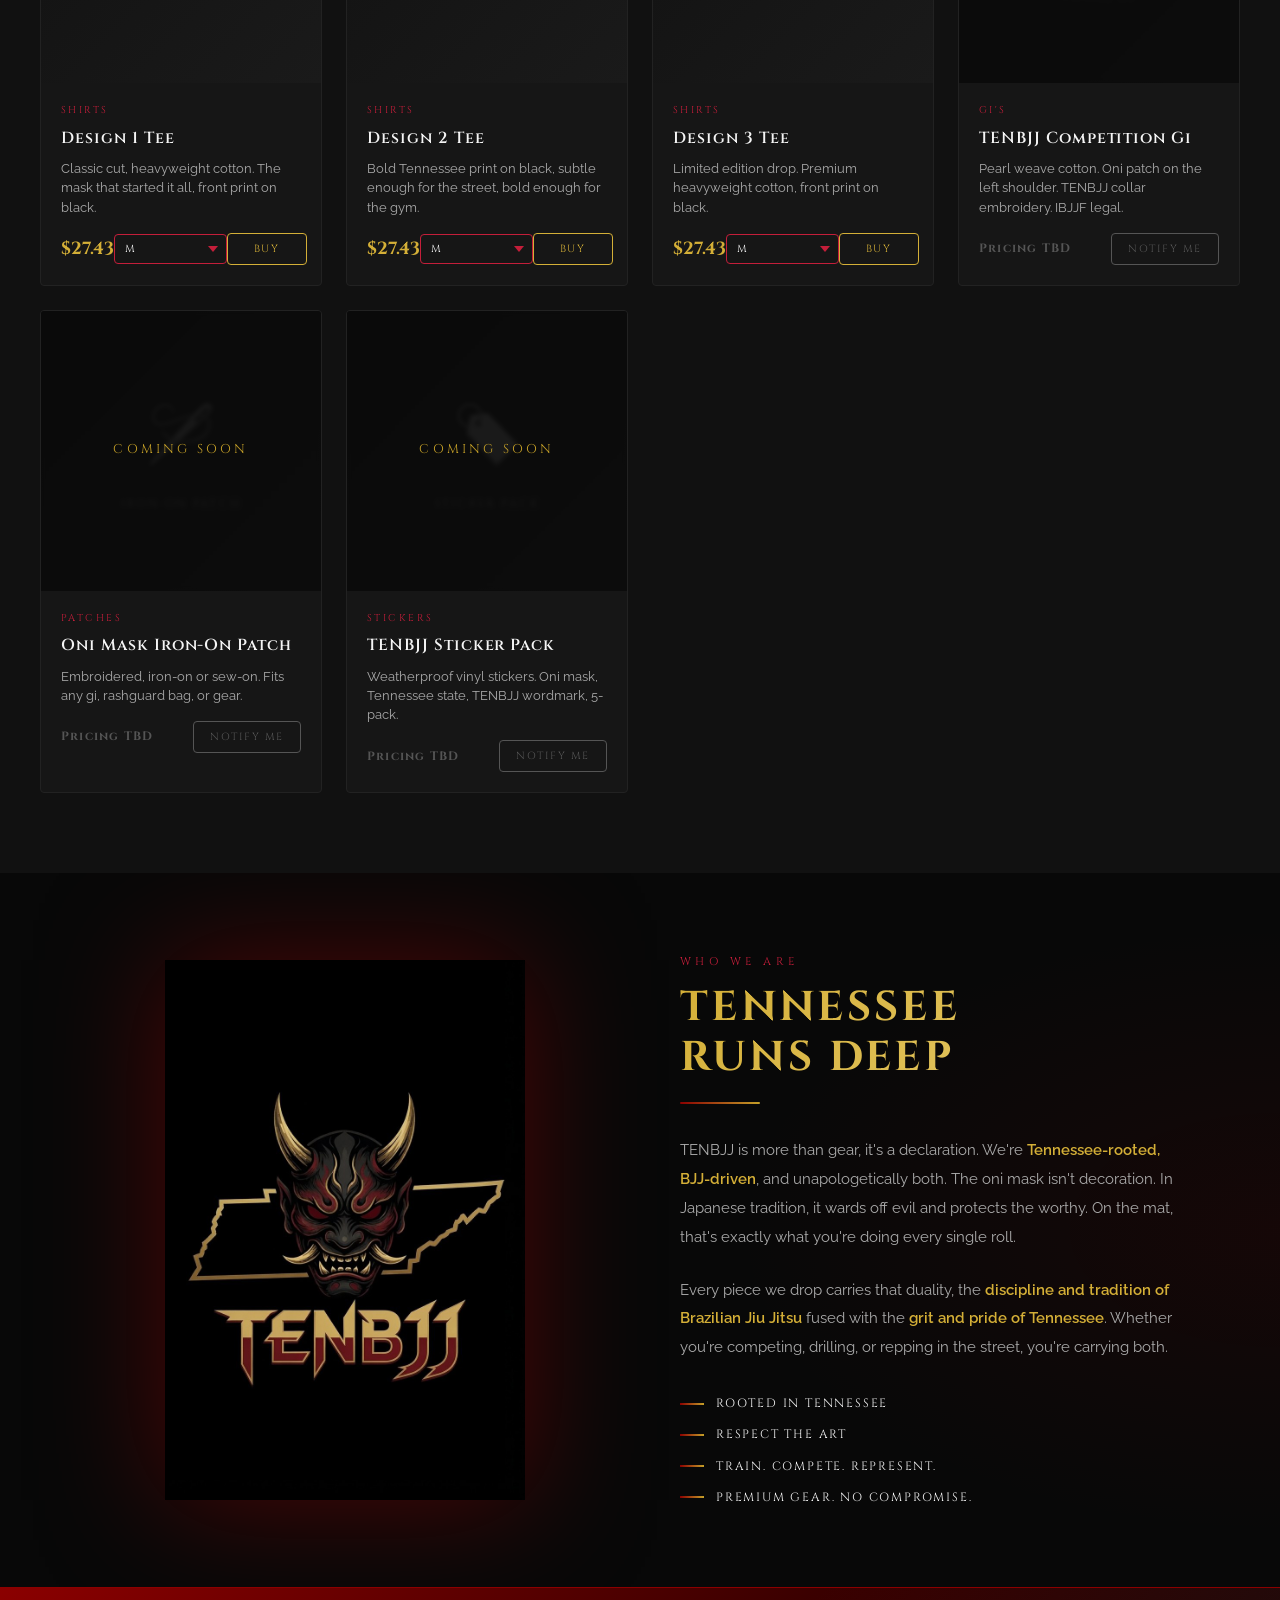
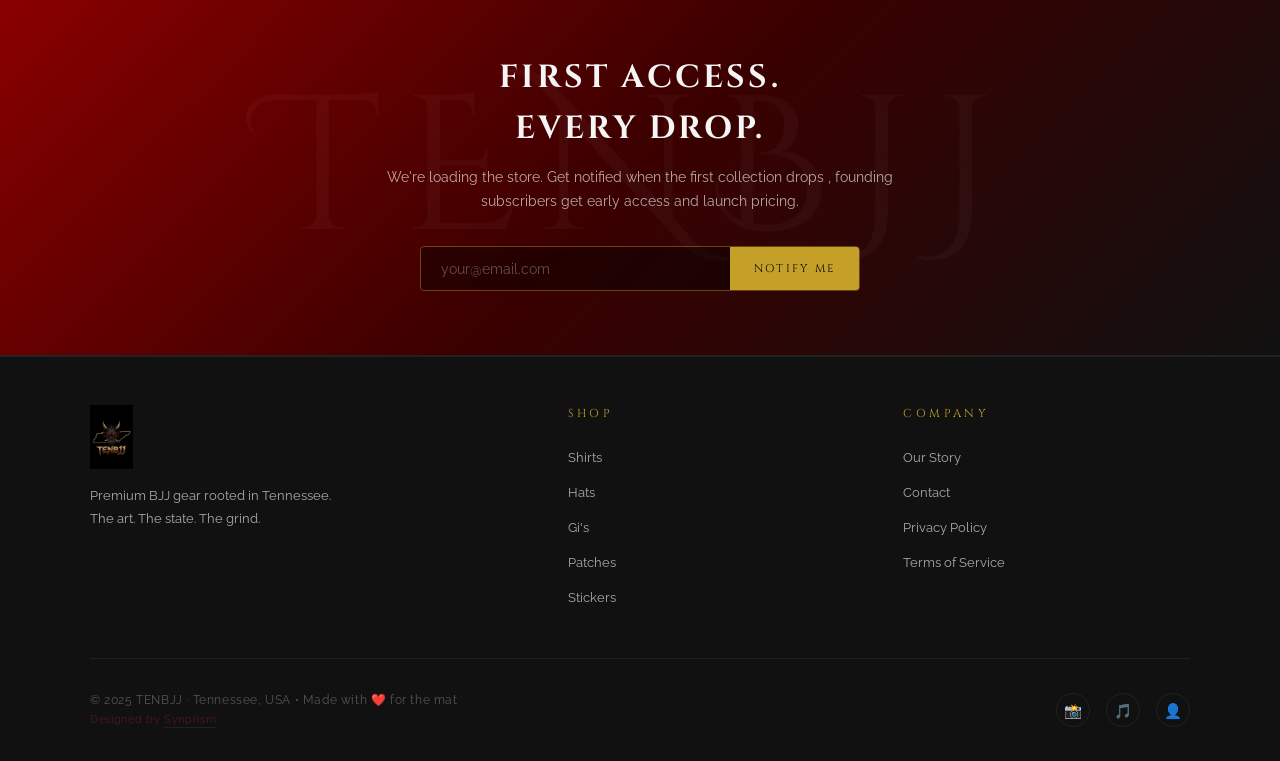
==== commit 774583ca: "Add Printful/Stripe checkout: live product cards, success/cancel pages, updated sitemap" ====
--- a/index.html
+++ b/index.html
@@ -3,12 +3,22 @@
 <head>
   <meta charset="UTF-8" />
   <meta name="viewport" content="width=device-width, initial-scale=1.0" />
-  <title>TENBJJ | Tennessee Brazilian Jiu Jitsu Gear</title>
-  <meta name="description" content="Premium BJJ apparel and gear rooted in Tennessee. Oni-inspired designs. Shirts, Gi's, Hats, Patches, Stickers. Train hard. Rep the state." />
-  <meta property="og:title" content="TENBJJ" />
-  <meta property="og:description" content="Tennessee BJJ gear. Oni-inspired. Premium quality." />
-  <meta property="og:image" content="/assets/images/logo.jpg" />
-  <meta property="og:url" content="https://tenbjj.com" />
+  <title>TENBJJ | Tennessee BJJ Apparel, Gi, Rashguard &amp; Gear</title>
+  <meta name="description" content="Premium Brazilian Jiu Jitsu apparel rooted in Tennessee. Oni-inspired shirts, Gi's, hats, patches, and stickers. Handcrafted designs for serious BJJ practitioners. Rep the state. Train hard." />
+  <meta name="keywords" content="BJJ apparel, Brazilian Jiu Jitsu gear, BJJ gi, BJJ rashguard, martial arts apparel, Tennessee BJJ, oni mask BJJ, jiu jitsu shirts, TENBJJ, BJJ patches, BJJ stickers, BJJ hats, jiu jitsu clothing" />
+  <link rel="canonical" href="https://tenbjj.com/" />
+  <!-- Open Graph -->
+  <meta property="og:type" content="website" />
+  <meta property="og:site_name" content="TENBJJ" />
+  <meta property="og:title" content="TENBJJ | Tennessee BJJ Apparel, Gi, Rashguard &amp; Gear" />
+  <meta property="og:description" content="Premium Brazilian Jiu Jitsu apparel rooted in Tennessee. Oni-inspired shirts, Gi's, hats, patches, and stickers. Handcrafted designs for serious BJJ practitioners. Rep the state. Train hard." />
+  <meta property="og:image" content="https://tenbjj.com/assets/images/logo.jpg" />
+  <meta property="og:url" content="https://tenbjj.com/" />
+  <!-- Twitter Card -->
+  <meta name="twitter:card" content="summary_large_image" />
+  <meta name="twitter:title" content="TENBJJ | Tennessee BJJ Apparel, Gi, Rashguard &amp; Gear" />
+  <meta name="twitter:description" content="Premium Brazilian Jiu Jitsu apparel rooted in Tennessee. Oni-inspired shirts, Gi's, hats, patches, and stickers. Handcrafted designs for serious BJJ practitioners. Rep the state. Train hard." />
+  <meta name="twitter:image" content="https://tenbjj.com/assets/images/logo.jpg" />
   <meta name="theme-color" content="#080808" />
   <link rel="icon" type="image/jpeg" href="/assets/images/logo.jpg" />
   <link rel="stylesheet" href="/css/style.css" />
@@ -19,6 +29,23 @@
     function gtag(){dataLayer.push(arguments);}
     gtag('js', new Date());
     gtag('config', 'G-LNB2J9VBPS');
+  </script>
+  <!-- Structured Data -->
+  <script type="application/ld+json">
+  {
+    "@context": "https://schema.org",
+    "@type": "ClothingStore",
+    "name": "TENBJJ",
+    "description": "Premium Brazilian Jiu Jitsu apparel rooted in Tennessee. Oni-inspired designs for serious BJJ practitioners.",
+    "url": "https://tenbjj.com",
+    "logo": "https://tenbjj.com/assets/images/logo.jpg",
+    "image": "https://tenbjj.com/assets/images/logo.jpg",
+    "foundingDate": "2025",
+    "address": { "@type": "PostalAddress", "addressRegion": "TN", "addressCountry": "US" },
+    "priceRange": "$$",
+    "currenciesAccepted": "USD",
+    "sameAs": []
+  }
   </script>
 </head>
 <body>
@@ -109,62 +136,72 @@
 
     <div class="products-grid" id="products-grid">
 
-      <!-- PRODUCT 1, Oni Mask Tee (Coming Soon) -->
+      <!-- PRODUCT 1 — D1 Tee (LIVE) -->
       <div class="product-card fade-up" data-cat="shirts">
         <div class="product-img-wrap">
-          <div class="product-placeholder">
-            <span class="product-placeholder-icon">👕</span>
-            <span class="product-placeholder-label">Oni Mask Tee</span>
-          </div>
-          <div class="product-coming-soon">Coming Soon</div>
+          <img src="https://files.cdn.printful.com/files/5a8/5a8874323f3ad596ff2878ca87acb2c8_preview.png" alt="TENBJJ Design 1 Tee" loading="lazy">
         </div>
         <div class="product-info">
           <p class="product-category">Shirts</p>
-          <h3 class="product-name">Oni Mask Tee</h3>
+          <h3 class="product-name">Design 1 Tee</h3>
           <p class="product-desc">Classic cut, heavyweight cotton. The mask that started it all, front print on black.</p>
           <div class="product-footer">
-            <span class="product-price tbd">Pricing TBD</span>
-            <button class="product-add notify">Notify Me</button>
-          </div>
-        </div>
-      </div>
-
-      <!-- PRODUCT 2, Tennessee State Tee -->
+            <span class="product-price">$27.43</span>
+            <select class="size-select" id="size-d1" aria-label="Select size">
+              <option value="S">S</option>
+              <option value="M" selected>M</option>
+              <option value="L">L</option>
+              <option value="XL">XL</option>
+              <option value="2XL">2XL — $30.03</option>
+            </select>
+            <button class="product-add buy" onclick="checkout('d1', this)">Buy</button>
+          </div>
+        </div>
+      </div>
+
+      <!-- PRODUCT 2 — D2 Tee (LIVE) -->
       <div class="product-card fade-up" data-cat="shirts">
         <div class="product-img-wrap">
-          <div class="product-placeholder">
-            <span class="product-placeholder-icon">👕</span>
-            <span class="product-placeholder-label">State Outline Tee</span>
-          </div>
-          <div class="product-coming-soon">Coming Soon</div>
+          <img src="https://files.cdn.printful.com/files/5a8/5a8874323f3ad596ff2878ca87acb2c8_preview.png" alt="TENBJJ Design 2 Tee" loading="lazy">
         </div>
         <div class="product-info">
           <p class="product-category">Shirts</p>
-          <h3 class="product-name">State Outline Tee</h3>
-          <p class="product-desc">Gold Tennessee outline on black, subtle enough for the street, bold enough for the gym.</p>
-          <div class="product-footer">
-            <span class="product-price tbd">Pricing TBD</span>
-            <button class="product-add notify">Notify Me</button>
-          </div>
-        </div>
-      </div>
-
-      <!-- PRODUCT 3, Oni Snapback -->
-      <div class="product-card fade-up" data-cat="hats">
-        <div class="product-img-wrap">
-          <div class="product-placeholder">
-            <span class="product-placeholder-icon">🧢</span>
-            <span class="product-placeholder-label">Oni Snapback</span>
-          </div>
-          <div class="product-coming-soon">Coming Soon</div>
-        </div>
-        <div class="product-info">
-          <p class="product-category">Hats</p>
-          <h3 class="product-name">Oni Snapback</h3>
-          <p class="product-desc">Black structured snapback. Embroidered oni mask logo in crimson and gold.</p>
-          <div class="product-footer">
-            <span class="product-price tbd">Pricing TBD</span>
-            <button class="product-add notify">Notify Me</button>
+          <h3 class="product-name">Design 2 Tee</h3>
+          <p class="product-desc">Bold Tennessee print on black, subtle enough for the street, bold enough for the gym.</p>
+          <div class="product-footer">
+            <span class="product-price">$27.43</span>
+            <select class="size-select" id="size-d2" aria-label="Select size">
+              <option value="S">S</option>
+              <option value="M" selected>M</option>
+              <option value="L">L</option>
+              <option value="XL">XL</option>
+              <option value="2XL">2XL — $30.03</option>
+            </select>
+            <button class="product-add buy" onclick="checkout('d2', this)">Buy</button>
+          </div>
+        </div>
+      </div>
+
+      <!-- PRODUCT 3 — D3 Tee (LIVE) -->
+      <div class="product-card fade-up" data-cat="shirts">
+        <div class="product-img-wrap">
+          <img src="https://files.cdn.printful.com/files/5a8/5a8874323f3ad596ff2878ca87acb2c8_preview.png" alt="TENBJJ Design 3 Tee" loading="lazy">
+          <div class="product-badge">Limited</div>
+        </div>
+        <div class="product-info">
+          <p class="product-category">Shirts</p>
+          <h3 class="product-name">Design 3 Tee</h3>
+          <p class="product-desc">Limited edition drop. Premium heavyweight cotton, front print on black.</p>
+          <div class="product-footer">
+            <span class="product-price">$27.43</span>
+            <select class="size-select" id="size-d3" aria-label="Select size">
+              <option value="S">S</option>
+              <option value="M" selected>M</option>
+              <option value="L">L</option>
+              <option value="XL">XL</option>
+              <option value="2XL">2XL — $30.03</option>
+            </select>
+            <button class="product-add buy" onclick="checkout('d3', this)">Buy</button>
           </div>
         </div>
       </div>
@@ -340,5 +377,52 @@
   </footer>
 
   <script src="/js/main.js"></script>
+
+  <!-- ── TENBJJ Checkout ───────────────────────────── -->
+  <div class="tenbjj-toast" id="tenbjj-toast"></div>
+  <script>
+    const API = 'https://api.tenbjj.com';
+
+    function showToast(msg, duration) {
+      const t = document.getElementById('tenbjj-toast');
+      t.textContent = msg;
+      t.classList.add('show');
+      setTimeout(() => t.classList.remove('show'), duration || 3500);
+    }
+
+    async function checkout(productId, btn) {
+      const sizeEl = document.getElementById('size-' + productId);
+      const size = sizeEl ? sizeEl.value : 'M';
+
+      // Disable button while processing
+      btn.disabled = true;
+      btn.textContent = '...';
+
+      try {
+        const res = await fetch(API + '/checkout', {
+          method: 'POST',
+          headers: { 'Content-Type': 'application/json' },
+          body: JSON.stringify({ product_id: productId, size: size }),
+        });
+
+        const data = await res.json();
+
+        if (data.url) {
+          // Redirect to Stripe Checkout
+          window.location.href = data.url;
+        } else {
+          console.error('Checkout error:', data);
+          showToast('Something went wrong. Please try again.', 4000);
+          btn.disabled = false;
+          btn.textContent = 'Buy';
+        }
+      } catch (err) {
+        console.error('Network error:', err);
+        showToast('Connection error. Please try again.', 4000);
+        btn.disabled = false;
+        btn.textContent = 'Buy';
+      }
+    }
+  </script>
 </body>
 </html>
--- a/css/style.css
+++ b/css/style.css
@@ -451,6 +451,71 @@
   cursor: default;
 }
 
+/* ── SIZE SELECTOR ──────────────────────────────────────── */
+.size-select {
+  background: transparent;
+  border: 1px solid var(--crimson-mid);
+  color: var(--white);
+  font-family: var(--font-heading);
+  font-size: 0.65rem;
+  letter-spacing: 0.12em;
+  text-transform: uppercase;
+  padding: 0.45rem 0.6rem;
+  border-radius: var(--radius);
+  cursor: pointer;
+  appearance: none;
+  -webkit-appearance: none;
+  background-image: url("data:image/svg+xml,%3Csvg xmlns='http://www.w3.org/2000/svg' width='10' height='6' viewBox='0 0 10 6'%3E%3Cpath d='M0 0l5 6 5-6z' fill='%23c41e3a'/%3E%3C/svg%3E");
+  background-repeat: no-repeat;
+  background-position: right 8px center;
+  padding-right: 24px;
+}
+.size-select:focus { outline: none; border-color: var(--gold-bright); }
+.size-select option { background: #111; color: var(--white); }
+
+.product-add.buy {
+  border-color: var(--gold-bright);
+  color: var(--gold-bright);
+  cursor: pointer;
+  min-width: 80px;
+}
+.product-add.buy:hover {
+  background: var(--gold-bright);
+  color: #080808;
+  border-color: var(--gold-bright);
+}
+.product-add.buy:disabled {
+  opacity: 0.5;
+  cursor: not-allowed;
+  transform: none;
+}
+
+/* Toast notification */
+.tenbjj-toast {
+  position: fixed;
+  bottom: 32px;
+  left: 50%;
+  transform: translateX(-50%) translateY(20px);
+  background: #1a1a1a;
+  border: 1px solid var(--gold-bright);
+  color: var(--gold-bright);
+  font-family: var(--font-heading);
+  font-size: 0.75rem;
+  letter-spacing: 0.12em;
+  text-transform: uppercase;
+  padding: 12px 28px;
+  border-radius: var(--radius);
+  opacity: 0;
+  transition: all 0.3s;
+  z-index: 9999;
+  pointer-events: none;
+  white-space: nowrap;
+}
+.tenbjj-toast.show {
+  opacity: 1;
+  transform: translateX(-50%) translateY(0);
+}
+
 /* ── CATEGORIES STRIP ───────────────────────────────────── */
 .categories {
   padding: 3rem 2rem;
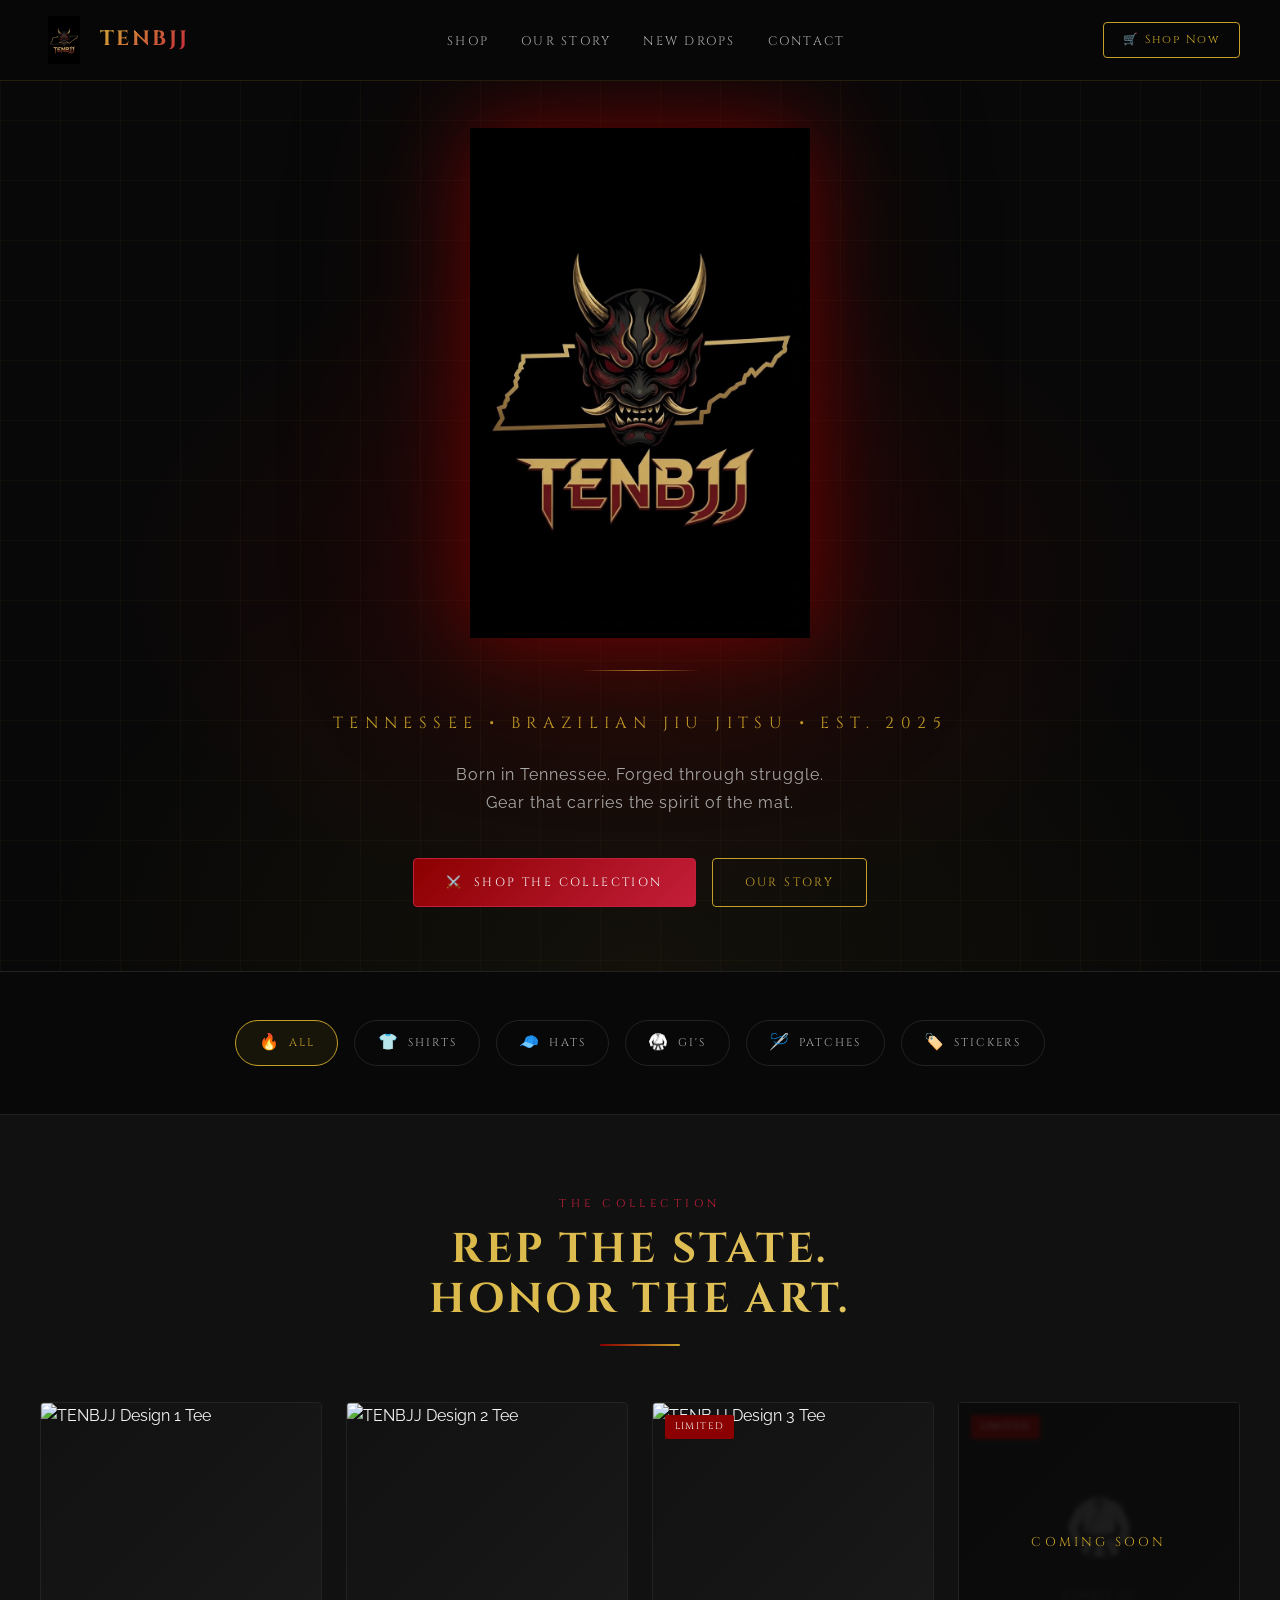
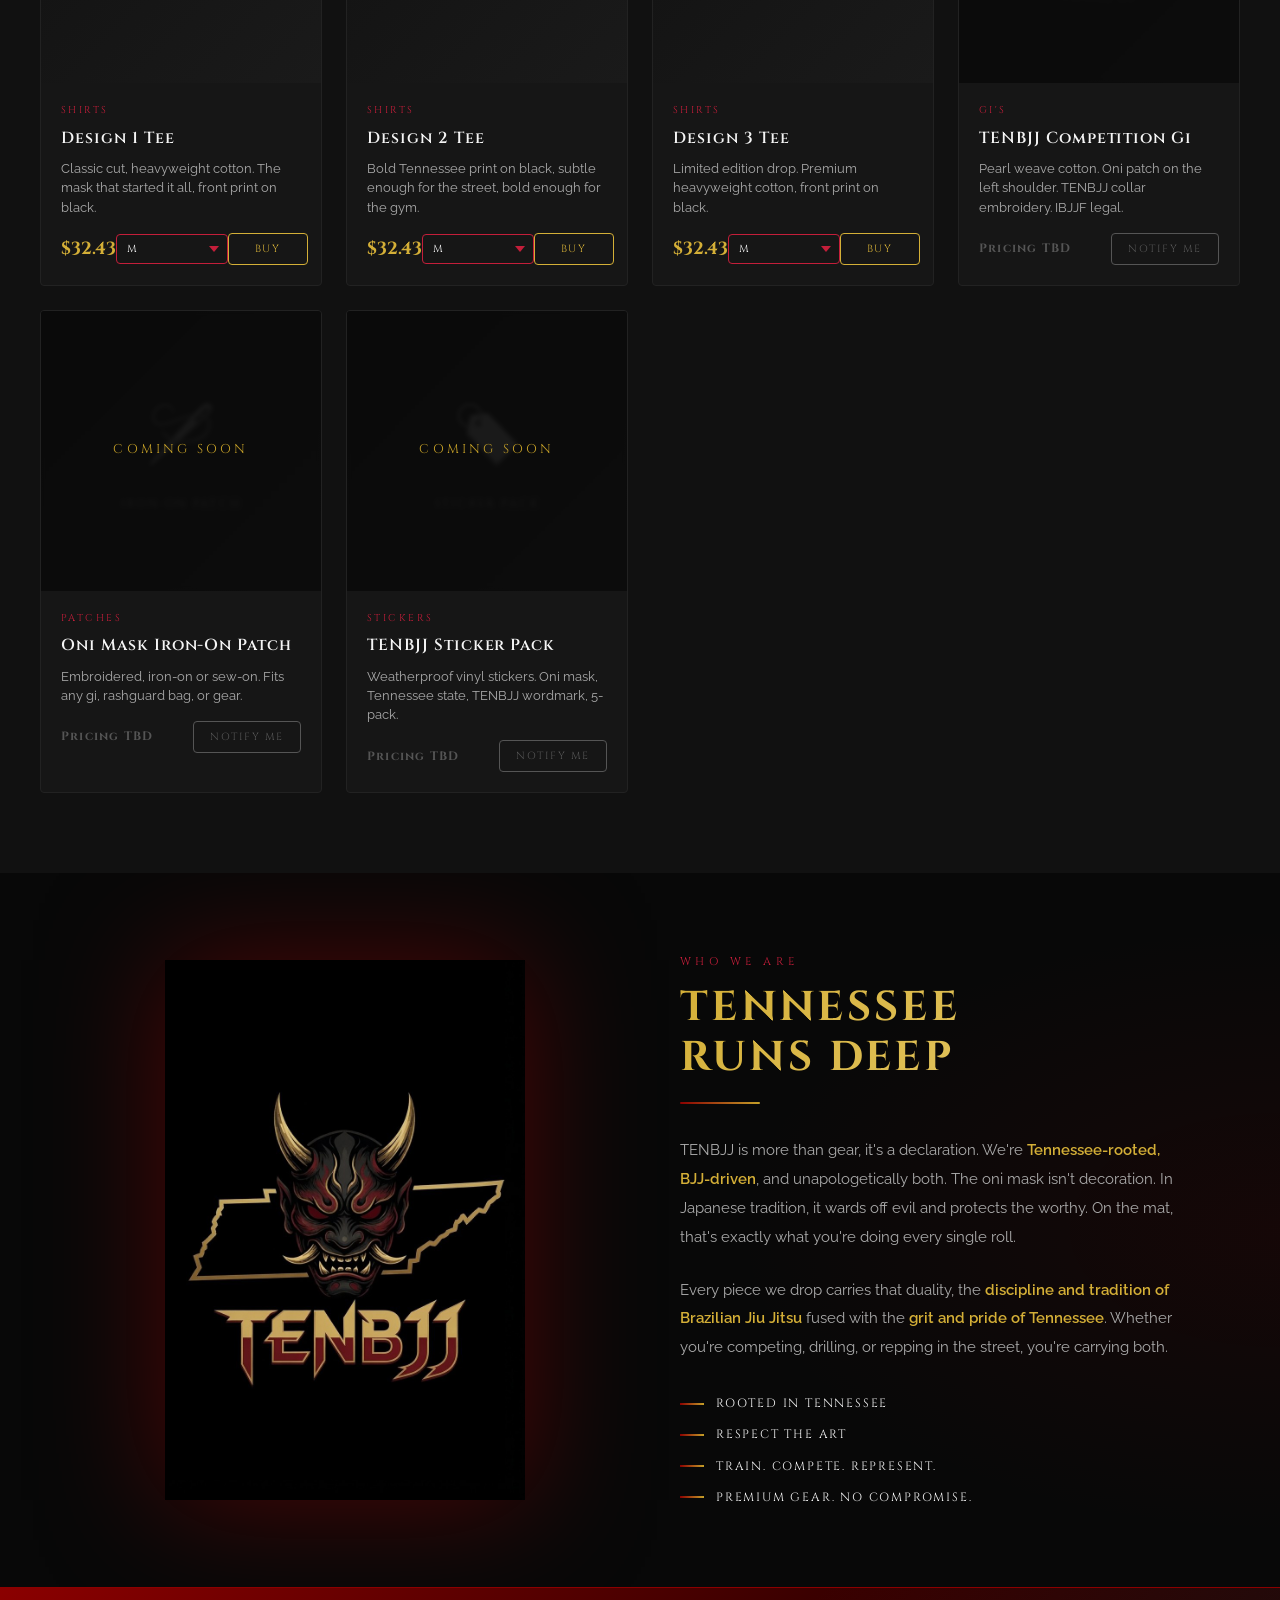
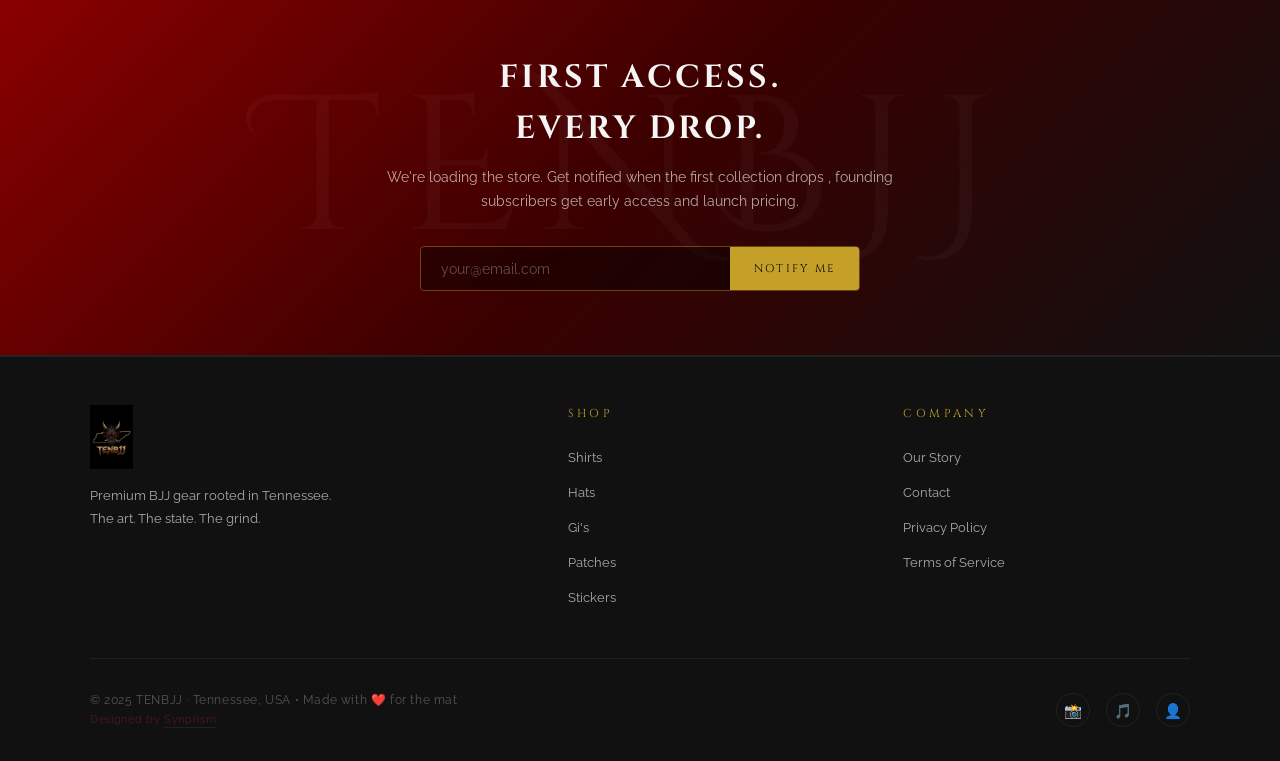
==== commit 380e86f0: "Update pricing: 2.43 base, D2 XL 7.43, 2XL 5.03" ====
--- a/index.html
+++ b/index.html
@@ -146,13 +146,13 @@
           <h3 class="product-name">Design 1 Tee</h3>
           <p class="product-desc">Classic cut, heavyweight cotton. The mask that started it all, front print on black.</p>
           <div class="product-footer">
-            <span class="product-price">$27.43</span>
+            <span class="product-price">$32.43</span>
             <select class="size-select" id="size-d1" aria-label="Select size">
               <option value="S">S</option>
               <option value="M" selected>M</option>
               <option value="L">L</option>
               <option value="XL">XL</option>
-              <option value="2XL">2XL — $30.03</option>
+              <option value="2XL">2XL — $35.03</option>
             </select>
             <button class="product-add buy" onclick="checkout('d1', this)">Buy</button>
           </div>
@@ -169,13 +169,13 @@
           <h3 class="product-name">Design 2 Tee</h3>
           <p class="product-desc">Bold Tennessee print on black, subtle enough for the street, bold enough for the gym.</p>
           <div class="product-footer">
-            <span class="product-price">$27.43</span>
+            <span class="product-price">$32.43</span>
             <select class="size-select" id="size-d2" aria-label="Select size">
               <option value="S">S</option>
               <option value="M" selected>M</option>
               <option value="L">L</option>
-              <option value="XL">XL</option>
-              <option value="2XL">2XL — $30.03</option>
+              <option value="XL">XL — $37.43</option>
+              <option value="2XL">2XL — $35.03</option>
             </select>
             <button class="product-add buy" onclick="checkout('d2', this)">Buy</button>
           </div>
@@ -193,13 +193,13 @@
           <h3 class="product-name">Design 3 Tee</h3>
           <p class="product-desc">Limited edition drop. Premium heavyweight cotton, front print on black.</p>
           <div class="product-footer">
-            <span class="product-price">$27.43</span>
+            <span class="product-price">$32.43</span>
             <select class="size-select" id="size-d3" aria-label="Select size">
               <option value="S">S</option>
               <option value="M" selected>M</option>
               <option value="L">L</option>
               <option value="XL">XL</option>
-              <option value="2XL">2XL — $30.03</option>
+              <option value="2XL">2XL — $35.03</option>
             </select>
             <button class="product-add buy" onclick="checkout('d3', this)">Buy</button>
           </div>
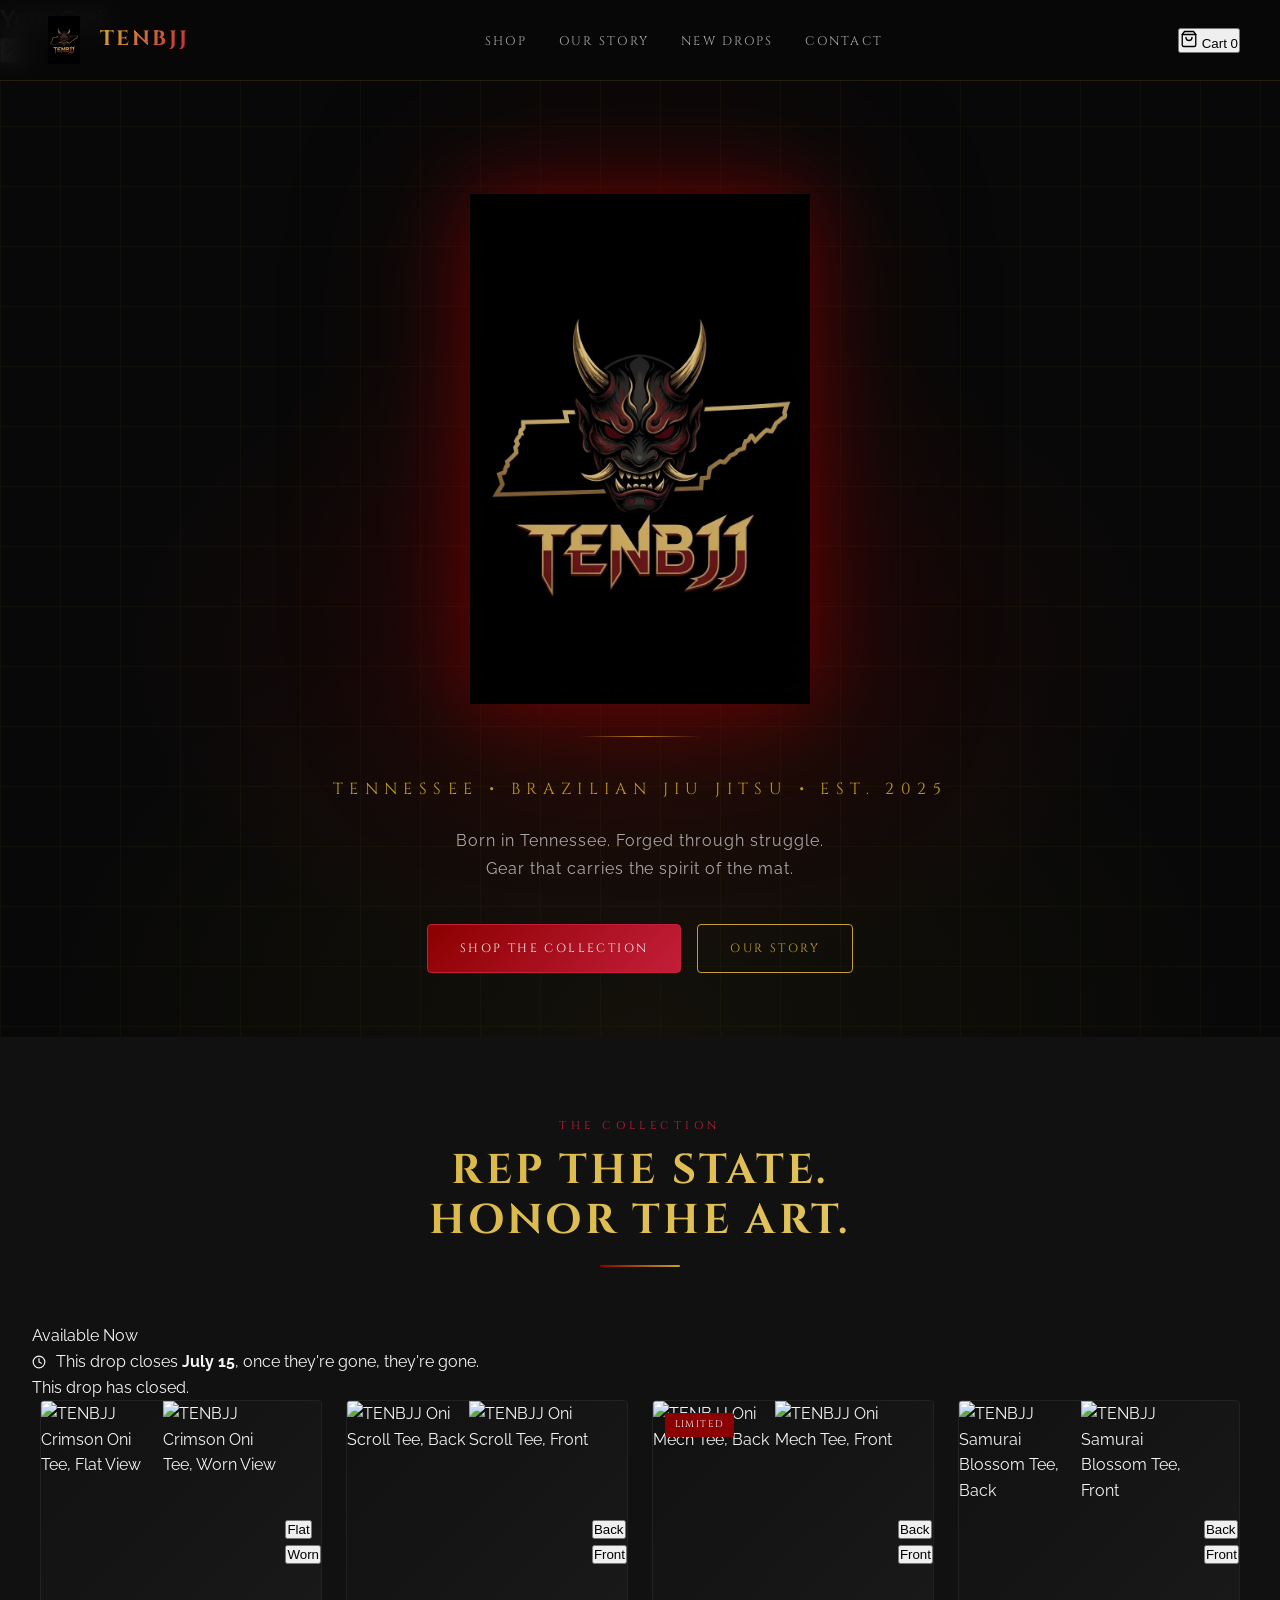
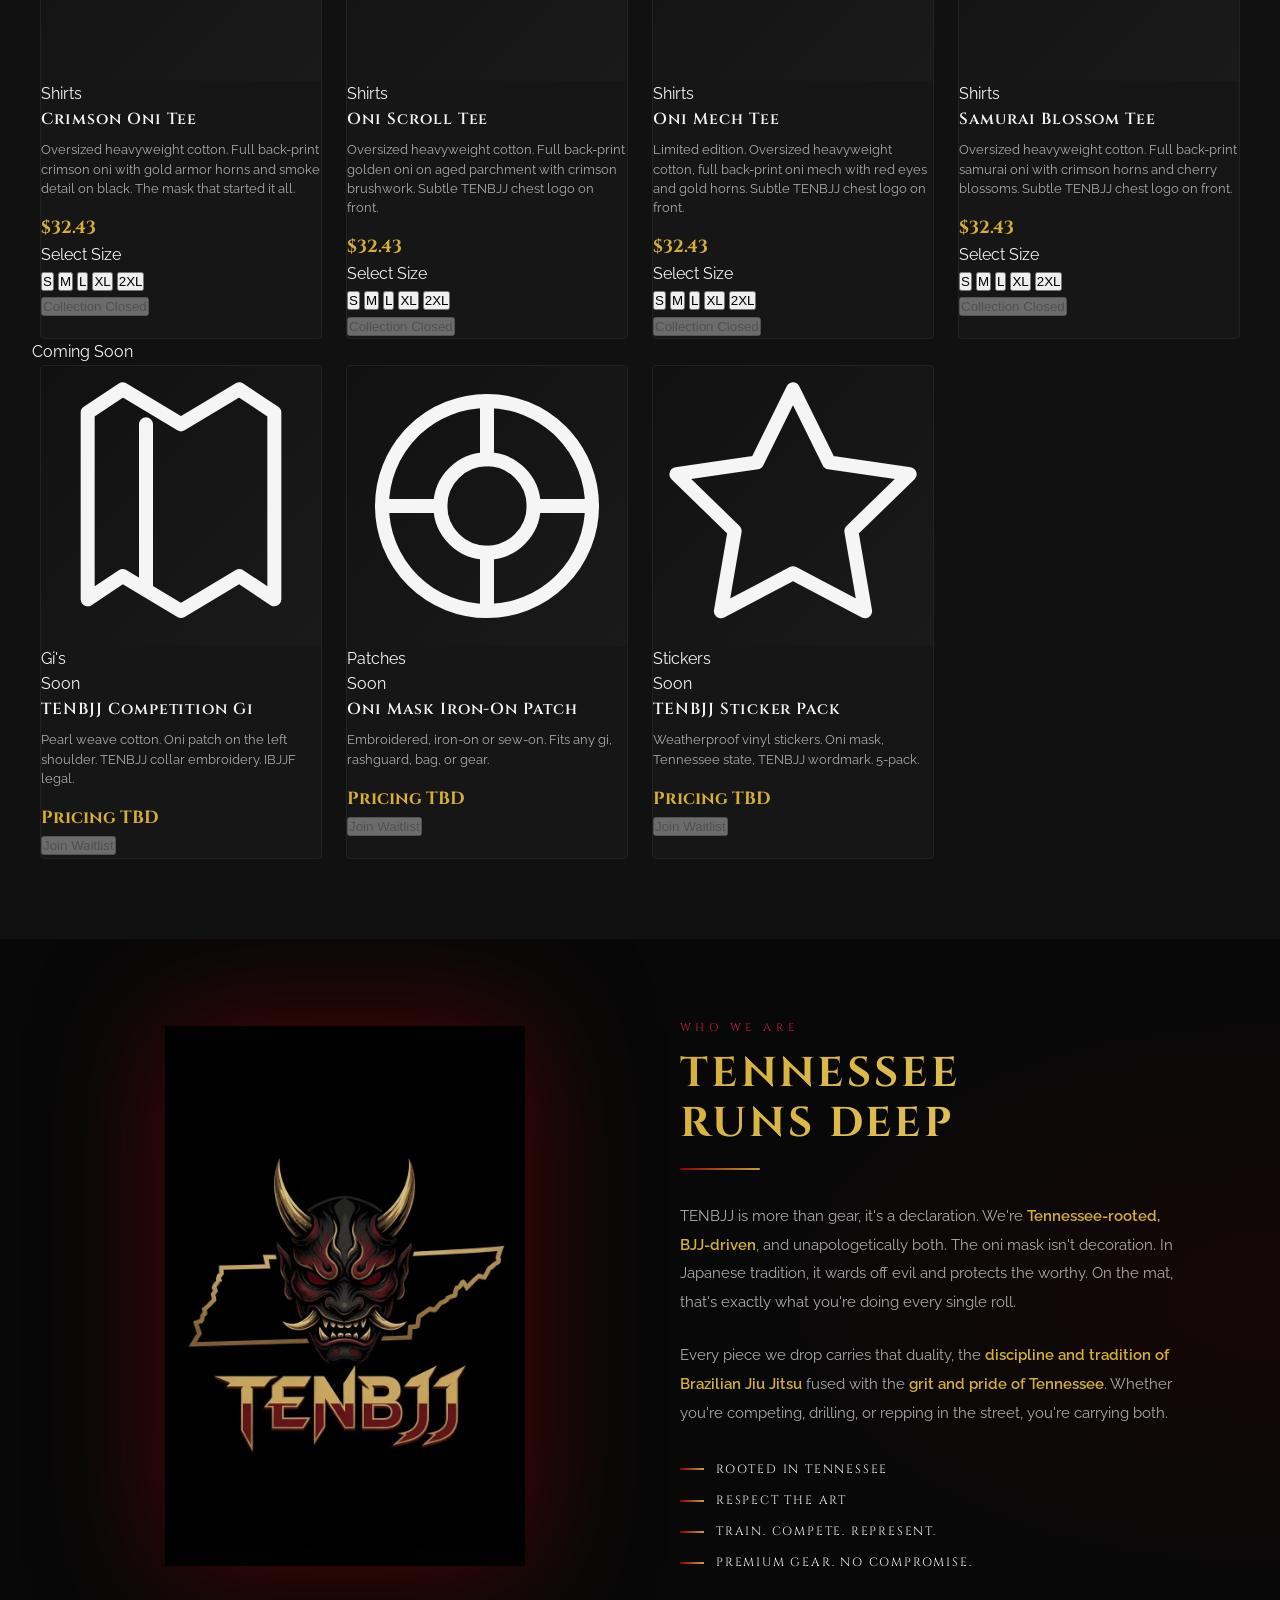
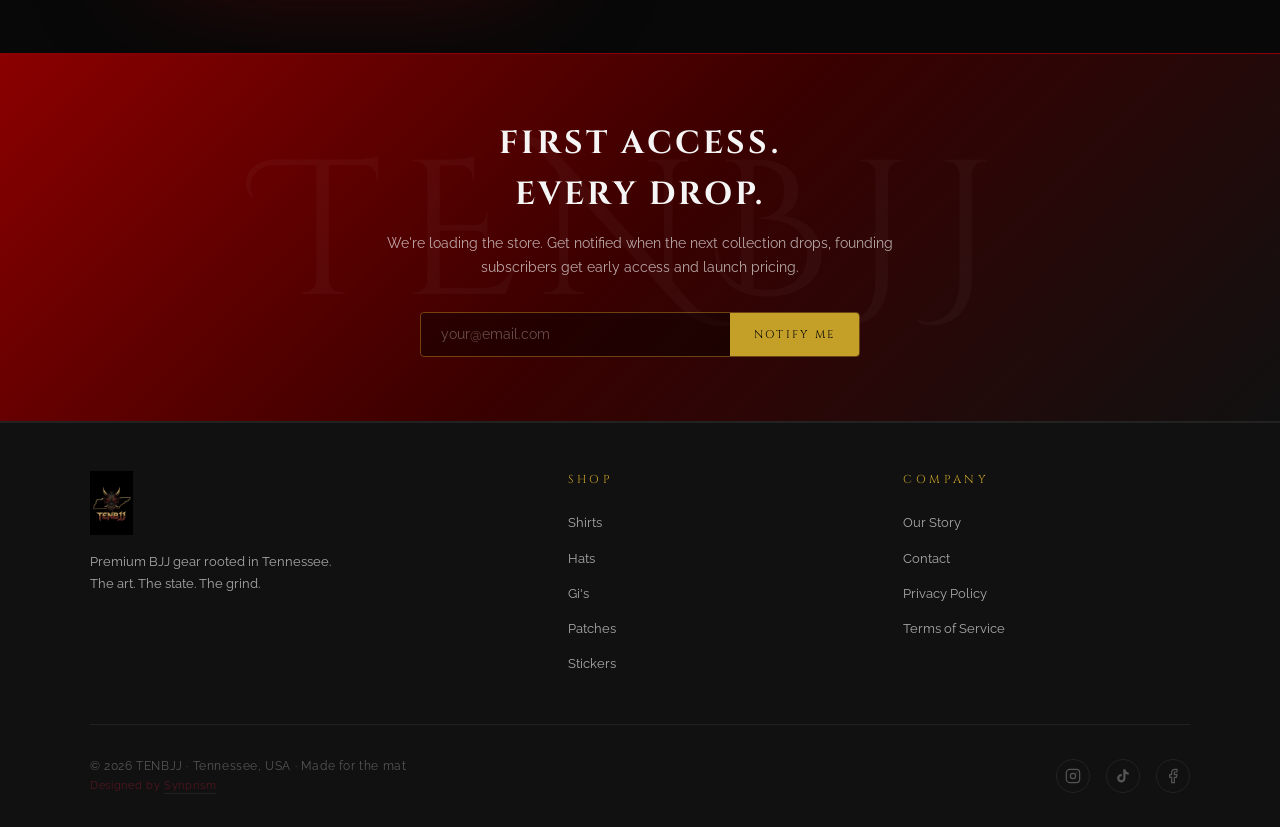
==== commit b35a9a64: "SEO: H1, Product schema, robots fix, og:image, apple-touch-icon, em-dash cleanup, copyright 2026" ====
--- a/index.html
+++ b/index.html
@@ -7,22 +7,22 @@
   <meta name="description" content="Premium Brazilian Jiu Jitsu apparel rooted in Tennessee. Oni-inspired shirts, Gi's, hats, patches, and stickers. Handcrafted designs for serious BJJ practitioners. Rep the state. Train hard." />
   <meta name="keywords" content="BJJ apparel, Brazilian Jiu Jitsu gear, BJJ gi, BJJ rashguard, martial arts apparel, Tennessee BJJ, oni mask BJJ, jiu jitsu shirts, TENBJJ, BJJ patches, BJJ stickers, BJJ hats, jiu jitsu clothing" />
   <link rel="canonical" href="https://tenbjj.com/" />
-  <!-- Open Graph -->
   <meta property="og:type" content="website" />
   <meta property="og:site_name" content="TENBJJ" />
   <meta property="og:title" content="TENBJJ | Tennessee BJJ Apparel, Gi, Rashguard &amp; Gear" />
   <meta property="og:description" content="Premium Brazilian Jiu Jitsu apparel rooted in Tennessee. Oni-inspired shirts, Gi's, hats, patches, and stickers. Handcrafted designs for serious BJJ practitioners. Rep the state. Train hard." />
-  <meta property="og:image" content="https://tenbjj.com/assets/images/logo.jpg" />
+  <meta property="og:image" content="https://tenbjj.com/assets/images/d1/back-flat.jpg" />
+  <meta property="og:image:width" content="1200" />
+  <meta property="og:image:height" content="1200" />
   <meta property="og:url" content="https://tenbjj.com/" />
-  <!-- Twitter Card -->
   <meta name="twitter:card" content="summary_large_image" />
   <meta name="twitter:title" content="TENBJJ | Tennessee BJJ Apparel, Gi, Rashguard &amp; Gear" />
   <meta name="twitter:description" content="Premium Brazilian Jiu Jitsu apparel rooted in Tennessee. Oni-inspired shirts, Gi's, hats, patches, and stickers. Handcrafted designs for serious BJJ practitioners. Rep the state. Train hard." />
-  <meta name="twitter:image" content="https://tenbjj.com/assets/images/logo.jpg" />
+  <meta name="twitter:image" content="https://tenbjj.com/assets/images/d1/back-flat.jpg" />
   <meta name="theme-color" content="#080808" />
   <link rel="icon" type="image/jpeg" href="/assets/images/logo.jpg" />
+  <link rel="apple-touch-icon" href="/assets/images/logo.jpg" />
   <link rel="stylesheet" href="/css/style.css" />
-  <!-- Google tag (gtag.js) -->
   <script async src="https://www.googletagmanager.com/gtag/js?id=G-LNB2J9VBPS"></script>
   <script>
     window.dataLayer = window.dataLayer || [];
@@ -30,7 +30,6 @@
     gtag('js', new Date());
     gtag('config', 'G-LNB2J9VBPS');
   </script>
-  <!-- Structured Data -->
   <script type="application/ld+json">
   {
     "@context": "https://schema.org",
@@ -39,16 +38,133 @@
     "description": "Premium Brazilian Jiu Jitsu apparel rooted in Tennessee. Oni-inspired designs for serious BJJ practitioners.",
     "url": "https://tenbjj.com",
     "logo": "https://tenbjj.com/assets/images/logo.jpg",
-    "image": "https://tenbjj.com/assets/images/logo.jpg",
+    "image": "https://tenbjj.com/assets/images/d1/back-flat.jpg",
     "foundingDate": "2025",
     "address": { "@type": "PostalAddress", "addressRegion": "TN", "addressCountry": "US" },
     "priceRange": "$$",
     "currenciesAccepted": "USD",
-    "sameAs": []
+    "sameAs": [
+      "https://www.instagram.com/tenbjj",
+      "https://www.tiktok.com/@tenbjj",
+      "https://www.facebook.com/tenbjj"
+    ]
+  }
+  </script>
+  <script type="application/ld+json">
+  {
+    "@context": "https://schema.org",
+    "@type": "ItemList",
+    "name": "TENBJJ Current Collection",
+    "url": "https://tenbjj.com/#shop",
+    "itemListElement": [
+      {
+        "@type": "ListItem",
+        "position": 1,
+        "item": {
+          "@type": "Product",
+          "name": "Crimson Oni Tee",
+          "description": "Oversized heavyweight cotton. Full back-print crimson oni with gold armor horns and smoke detail on black.",
+          "brand": { "@type": "Brand", "name": "TENBJJ" },
+          "image": "https://tenbjj.com/assets/images/d1/back-flat.jpg",
+          "url": "https://tenbjj.com/#shop",
+          "sku": "TENBJJ-D1",
+          "offers": {
+            "@type": "Offer",
+            "priceCurrency": "USD",
+            "price": "32.43",
+            "availability": "https://schema.org/InStock",
+            "itemCondition": "https://schema.org/NewCondition",
+            "seller": { "@type": "Organization", "name": "TENBJJ" }
+          }
+        }
+      },
+      {
+        "@type": "ListItem",
+        "position": 2,
+        "item": {
+          "@type": "Product",
+          "name": "Oni Scroll Tee",
+          "description": "Oversized heavyweight cotton. Full back-print golden oni on aged parchment with crimson brushwork. Subtle TENBJJ chest logo on front.",
+          "brand": { "@type": "Brand", "name": "TENBJJ" },
+          "image": "https://tenbjj.com/assets/images/d2/back-worn.jpg",
+          "url": "https://tenbjj.com/#shop",
+          "sku": "TENBJJ-D2",
+          "offers": {
+            "@type": "Offer",
+            "priceCurrency": "USD",
+            "price": "32.43",
+            "availability": "https://schema.org/InStock",
+            "itemCondition": "https://schema.org/NewCondition",
+            "seller": { "@type": "Organization", "name": "TENBJJ" }
+          }
+        }
+      },
+      {
+        "@type": "ListItem",
+        "position": 3,
+        "item": {
+          "@type": "Product",
+          "name": "Oni Mech Tee",
+          "description": "Limited edition. Oversized heavyweight cotton, full back-print oni mech with red eyes and gold horns. Subtle TENBJJ chest logo on front.",
+          "brand": { "@type": "Brand", "name": "TENBJJ" },
+          "image": "https://tenbjj.com/assets/images/d3/back-flat.jpg",
+          "url": "https://tenbjj.com/#shop",
+          "sku": "TENBJJ-D3",
+          "offers": {
+            "@type": "Offer",
+            "priceCurrency": "USD",
+            "price": "32.43",
+            "availability": "https://schema.org/LimitedAvailability",
+            "itemCondition": "https://schema.org/NewCondition",
+            "seller": { "@type": "Organization", "name": "TENBJJ" }
+          }
+        }
+      },
+      {
+        "@type": "ListItem",
+        "position": 4,
+        "item": {
+          "@type": "Product",
+          "name": "Samurai Blossom Tee",
+          "description": "Oversized heavyweight cotton. Full back-print samurai oni with crimson horns and cherry blossoms. Subtle TENBJJ chest logo on front.",
+          "brand": { "@type": "Brand", "name": "TENBJJ" },
+          "image": "https://tenbjj.com/assets/images/d4/back-flat.jpg",
+          "url": "https://tenbjj.com/#shop",
+          "sku": "TENBJJ-D4",
+          "offers": {
+            "@type": "Offer",
+            "priceCurrency": "USD",
+            "price": "32.43",
+            "availability": "https://schema.org/InStock",
+            "itemCondition": "https://schema.org/NewCondition",
+            "seller": { "@type": "Organization", "name": "TENBJJ" }
+          }
+        }
+      }
+    ]
   }
   </script>
 </head>
 <body>
+
+  <!-- ═══════════════════════════════════════
+       CART DRAWER
+  ═══════════════════════════════════════ -->
+  <div class="cart-overlay" id="cart-overlay" onclick="closeCart()"></div>
+  <aside class="cart-drawer" id="cart-drawer" aria-label="Shopping cart">
+    <div class="cart-header">
+      <h2 class="cart-title">Your Cart</h2>
+      <button class="cart-close" onclick="closeCart()" aria-label="Close cart">
+        <svg width="18" height="18" viewBox="0 0 24 24" fill="none" stroke="currentColor" stroke-width="2" stroke-linecap="round"><line x1="18" y1="6" x2="6" y2="18"/><line x1="6" y1="6" x2="18" y2="18"/></svg>
+      </button>
+    </div>
+    <div class="cart-items" id="cart-items">
+      <!-- populated by JS -->
+    </div>
+    <div class="cart-footer" id="cart-footer">
+      <!-- populated by JS -->
+    </div>
+  </aside>
 
   <!-- ═══════════════════════════════════════
        NAV
@@ -64,10 +180,15 @@
       <li><a href="#notify">New Drops</a></li>
       <li><a href="mailto:info@tenbjj.com">Contact</a></li>
     </ul>
-    <a class="nav-cart" href="#shop">
-      <span>🛒</span>
-      <span>Shop Now</span>
-    </a>
+    <button class="nav-cart-btn" id="nav-cart-btn" onclick="openCart()" aria-label="Open cart">
+      <svg width="18" height="18" viewBox="0 0 24 24" fill="none" stroke="currentColor" stroke-width="1.8" stroke-linecap="round" stroke-linejoin="round" aria-hidden="true">
+        <path d="M6 2L3 6v14a2 2 0 0 0 2 2h14a2 2 0 0 0 2-2V6l-3-4z"/>
+        <line x1="3" y1="6" x2="21" y2="6"/>
+        <path d="M16 10a4 4 0 0 1-8 0"/>
+      </svg>
+      <span class="nav-cart-label">Cart</span>
+      <span class="cart-badge" id="cart-badge" aria-live="polite">0</span>
+    </button>
     <div class="nav-hamburger" id="hamburger" aria-label="Menu">
       <span></span><span></span><span></span>
     </div>
@@ -80,11 +201,8 @@
     <div class="hero-bg"></div>
     <div class="hero-bg-lines"></div>
     <div class="hero-content">
-      <img
-        src="/assets/images/logo.jpg"
-        alt="TENBJJ, Oni Mask over Tennessee"
-        class="hero-logo"
-      />
+      <h1 style="position:absolute;width:1px;height:1px;padding:0;margin:-1px;overflow:hidden;clip:rect(0,0,0,0);white-space:nowrap;border:0;">TENBJJ | Tennessee BJJ Apparel, Oni-Inspired Shirts, Gi and Gear for Brazilian Jiu Jitsu Practitioners</h1>
+      <img src="/assets/images/logo.jpg" alt="TENBJJ, Oni Mask over Tennessee" class="hero-logo" />
       <div class="hero-divider"></div>
       <p class="hero-tagline">Tennessee &bull; Brazilian Jiu Jitsu &bull; Est. 2025</p>
       <p class="hero-sub">
@@ -92,34 +210,8 @@
         Gear that carries the spirit of the mat.
       </p>
       <div class="hero-cta-group">
-        <a href="#shop" class="btn btn-primary">⚔️ &nbsp;Shop the Collection</a>
+        <a href="#shop" class="btn btn-primary">Shop the Collection</a>
         <a href="#story" class="btn btn-secondary">Our Story</a>
-      </div>
-    </div>
-  </section>
-
-  <!-- ═══════════════════════════════════════
-       CATEGORIES STRIP
-  ═══════════════════════════════════════ -->
-  <section class="categories">
-    <div class="categories-inner">
-      <div class="cat-pill active" data-cat="all">
-        <span class="cat-pill-icon">🔥</span> All
-      </div>
-      <div class="cat-pill" data-cat="shirts">
-        <span class="cat-pill-icon">👕</span> Shirts
-      </div>
-      <div class="cat-pill" data-cat="hats">
-        <span class="cat-pill-icon">🧢</span> Hats
-      </div>
-      <div class="cat-pill" data-cat="gi">
-        <span class="cat-pill-icon">🥋</span> Gi's
-      </div>
-      <div class="cat-pill" data-cat="patches">
-        <span class="cat-pill-icon">🪡</span> Patches
-      </div>
-      <div class="cat-pill" data-cat="stickers">
-        <span class="cat-pill-icon">🏷️</span> Stickers
       </div>
     </div>
   </section>
@@ -134,138 +226,237 @@
       <div class="section-rule"></div>
     </div>
 
-    <div class="products-grid" id="products-grid">
-
-      <!-- PRODUCT 1 — D1 Tee (LIVE) -->
-      <div class="product-card fade-up" data-cat="shirts">
-        <div class="product-img-wrap">
-          <img src="https://files.cdn.printful.com/files/5a8/5a8874323f3ad596ff2878ca87acb2c8_preview.png" alt="TENBJJ Design 1 Tee" loading="lazy">
-        </div>
-        <div class="product-info">
-          <p class="product-category">Shirts</p>
-          <h3 class="product-name">Design 1 Tee</h3>
-          <p class="product-desc">Classic cut, heavyweight cotton. The mask that started it all, front print on black.</p>
-          <div class="product-footer">
-            <span class="product-price">$32.43</span>
-            <select class="size-select" id="size-d1" aria-label="Select size">
-              <option value="S">S</option>
-              <option value="M" selected>M</option>
-              <option value="L">L</option>
-              <option value="XL">XL</option>
-              <option value="2XL">2XL — $35.03</option>
-            </select>
-            <button class="product-add buy" onclick="checkout('d1', this)">Buy</button>
-          </div>
+    <div class="band-label fade-up">
+      <span class="band-line"></span>
+      <span class="band-text band-live">Available Now</span>
+      <span class="band-line"></span>
+    </div>
+
+    <!-- Countdown urgency bar -->
+    <div class="urgency-bar fade-up" id="urgency-bar">
+      <div class="urgency-inner">
+        <p class="urgency-headline">
+          <svg width="14" height="14" viewBox="0 0 24 24" fill="none" stroke="currentColor" stroke-width="2" stroke-linecap="round" stroke-linejoin="round" aria-hidden="true" style="display:inline;vertical-align:-2px;margin-right:6px;"><circle cx="12" cy="12" r="10"/><polyline points="12 6 12 12 16 14"/></svg>
+          This drop closes <strong>July 15</strong>, once they're gone, they're gone.
+        </p>
+        <div class="urgency-countdown" id="countdown">
+          <div class="countdown-unit"><span class="countdown-num" id="cd-days">--</span><span class="countdown-label">Days</span></div>
+          <div class="countdown-sep">:</div>
+          <div class="countdown-unit"><span class="countdown-num" id="cd-hours">--</span><span class="countdown-label">Hours</span></div>
+          <div class="countdown-sep">:</div>
+          <div class="countdown-unit"><span class="countdown-num" id="cd-mins">--</span><span class="countdown-label">Min</span></div>
+          <div class="countdown-sep">:</div>
+          <div class="countdown-unit"><span class="countdown-num" id="cd-secs">--</span><span class="countdown-label">Sec</span></div>
         </div>
       </div>
-
-      <!-- PRODUCT 2 — D2 Tee (LIVE) -->
-      <div class="product-card fade-up" data-cat="shirts">
-        <div class="product-img-wrap">
-          <img src="https://files.cdn.printful.com/files/5a8/5a8874323f3ad596ff2878ca87acb2c8_preview.png" alt="TENBJJ Design 2 Tee" loading="lazy">
-        </div>
-        <div class="product-info">
-          <p class="product-category">Shirts</p>
-          <h3 class="product-name">Design 2 Tee</h3>
-          <p class="product-desc">Bold Tennessee print on black, subtle enough for the street, bold enough for the gym.</p>
-          <div class="product-footer">
-            <span class="product-price">$32.43</span>
-            <select class="size-select" id="size-d2" aria-label="Select size">
-              <option value="S">S</option>
-              <option value="M" selected>M</option>
-              <option value="L">L</option>
-              <option value="XL">XL — $37.43</option>
-              <option value="2XL">2XL — $35.03</option>
-            </select>
-            <button class="product-add buy" onclick="checkout('d2', this)">Buy</button>
-          </div>
-        </div>
-      </div>
-
-      <!-- PRODUCT 3 — D3 Tee (LIVE) -->
-      <div class="product-card fade-up" data-cat="shirts">
-        <div class="product-img-wrap">
-          <img src="https://files.cdn.printful.com/files/5a8/5a8874323f3ad596ff2878ca87acb2c8_preview.png" alt="TENBJJ Design 3 Tee" loading="lazy">
-          <div class="product-badge">Limited</div>
-        </div>
-        <div class="product-info">
-          <p class="product-category">Shirts</p>
-          <h3 class="product-name">Design 3 Tee</h3>
-          <p class="product-desc">Limited edition drop. Premium heavyweight cotton, front print on black.</p>
-          <div class="product-footer">
-            <span class="product-price">$32.43</span>
-            <select class="size-select" id="size-d3" aria-label="Select size">
-              <option value="S">S</option>
-              <option value="M" selected>M</option>
-              <option value="L">L</option>
-              <option value="XL">XL</option>
-              <option value="2XL">2XL — $35.03</option>
-            </select>
-            <button class="product-add buy" onclick="checkout('d3', this)">Buy</button>
-          </div>
-        </div>
-      </div>
-
-      <!-- PRODUCT 4, TENBJJ Gi -->
-      <div class="product-card fade-up" data-cat="gi">
-        <div class="product-img-wrap">
-          <div class="product-placeholder">
-            <span class="product-placeholder-icon">🥋</span>
-            <span class="product-placeholder-label">TENBJJ Gi</span>
-          </div>
-          <div class="product-badge">Limited</div>
-          <div class="product-coming-soon">Coming Soon</div>
-        </div>
-        <div class="product-info">
-          <p class="product-category">Gi's</p>
+    </div>
+
+    <div class="products-grid">
+
+      <!-- PRODUCT 1 — D1 Tee -->
+      <article class="product-card fade-up" data-product="d1" data-selected-size="M">
+        <div class="product-img-wrap d3-img-wrap" id="d1-wrap">
+          <img src="/assets/images/d1/back-flat.jpg" alt="TENBJJ Crimson Oni Tee, Flat View" loading="lazy" class="d3-img active" id="d1-flat">
+          <img src="/assets/images/d1/back-worn.jpg" alt="TENBJJ Crimson Oni Tee, Worn View" loading="lazy" class="d3-img" id="d1-worn">
+          <div class="d3-toggle" aria-label="Toggle flat/worn view">
+            <button class="d3-toggle-btn active" onclick="imgToggle('d1',['flat','worn'],'flat')" data-view="flat">Flat</button>
+            <button class="d3-toggle-btn" onclick="imgToggle('d1',['flat','worn'],'worn')" data-view="worn">Worn</button>
+          </div>
+        </div>
+        <div class="product-body">
+          <p class="product-cat-label">Shirts</p>
+          <h3 class="product-name">Crimson Oni Tee</h3>
+          <p class="product-desc">Oversized heavyweight cotton. Full back-print crimson oni with gold armor horns and smoke detail on black. The mask that started it all.</p>
+          <div class="product-price-wrap">
+            <span class="product-price" id="price-d1">$32.43</span>
+          </div>
+          <div class="product-sizes">
+            <p class="size-label">Select Size</p>
+            <div class="size-pills">
+              <button class="size-pill" data-size="S"   data-price="32.43" onclick="selectSize(this,'d1')">S</button>
+              <button class="size-pill active" data-size="M"   data-price="32.43" onclick="selectSize(this,'d1')">M</button>
+              <button class="size-pill" data-size="L"   data-price="32.43" onclick="selectSize(this,'d1')">L</button>
+              <button class="size-pill" data-size="XL"  data-price="32.43" onclick="selectSize(this,'d1')">XL</button>
+              <button class="size-pill" data-size="2XL" data-price="35.03" onclick="selectSize(this,'d1')">2XL</button>
+            </div>
+          </div>
+          <button class="add-to-cart-btn" onclick="addToCart('d1', this)">Add to Cart</button>
+        </div>
+      </article>
+
+      <!-- PRODUCT 2 — D2 Tee -->
+      <article class="product-card fade-up" data-product="d2" data-selected-size="M">
+        <div class="product-img-wrap d3-img-wrap" id="d2-wrap">
+          <img src="/assets/images/d2/back-worn.jpg" alt="TENBJJ Oni Scroll Tee, Back" loading="lazy" class="d3-img active" id="d2-back">
+          <img src="/assets/images/d2/front-flat.jpg" alt="TENBJJ Oni Scroll Tee, Front" loading="lazy" class="d3-img" id="d2-front">
+          <div class="d3-toggle" aria-label="Toggle front/back view">
+            <button class="d3-toggle-btn active" onclick="imgToggle('d2',['back','front'],'back')" data-view="back">Back</button>
+            <button class="d3-toggle-btn" onclick="imgToggle('d2',['back','front'],'front')" data-view="front">Front</button>
+          </div>
+        </div>
+        <div class="product-body">
+          <p class="product-cat-label">Shirts</p>
+          <h3 class="product-name">Oni Scroll Tee</h3>
+          <p class="product-desc">Oversized heavyweight cotton. Full back-print golden oni on aged parchment with crimson brushwork. Subtle TENBJJ chest logo on front.</p>
+          <div class="product-price-wrap">
+            <span class="product-price" id="price-d2">$32.43</span>
+          </div>
+          <div class="product-sizes">
+            <p class="size-label">Select Size</p>
+            <div class="size-pills">
+              <button class="size-pill" data-size="S"   data-price="32.43" onclick="selectSize(this,'d2')">S</button>
+              <button class="size-pill active" data-size="M"   data-price="32.43" onclick="selectSize(this,'d2')">M</button>
+              <button class="size-pill" data-size="L"   data-price="32.43" onclick="selectSize(this,'d2')">L</button>
+              <button class="size-pill" data-size="XL"  data-price="37.43" onclick="selectSize(this,'d2')">XL</button>
+              <button class="size-pill" data-size="2XL" data-price="35.03" onclick="selectSize(this,'d2')">2XL</button>
+            </div>
+          </div>
+          <button class="add-to-cart-btn" onclick="addToCart('d2', this)">Add to Cart</button>
+        </div>
+      </article>
+
+      <!-- PRODUCT 3 — D3 Tee -->
+      <article class="product-card fade-up" data-product="d3" data-selected-size="M">
+        <div class="product-img-wrap d3-img-wrap" id="d3-wrap">
+          <img src="/assets/images/d3/back-flat.jpg" alt="TENBJJ Oni Mech Tee, Back" loading="lazy" class="d3-img active" id="d3-back">
+          <img src="/assets/images/d3/front-flat.jpg" alt="TENBJJ Oni Mech Tee, Front" loading="lazy" class="d3-img" id="d3-front">
+          <span class="product-badge">Limited</span>
+          <div class="d3-toggle" aria-label="Toggle front/back view">
+            <button class="d3-toggle-btn active" onclick="imgToggle('d3',['back','front'],'back')" data-view="back">Back</button>
+            <button class="d3-toggle-btn" onclick="imgToggle('d3',['back','front'],'front')" data-view="front">Front</button>
+          </div>
+        </div>
+        <div class="product-body">
+          <p class="product-cat-label">Shirts</p>
+          <h3 class="product-name">Oni Mech Tee</h3>
+          <p class="product-desc">Limited edition. Oversized heavyweight cotton, full back-print oni mech with red eyes and gold horns. Subtle TENBJJ chest logo on front.</p>
+          <div class="product-price-wrap">
+            <span class="product-price" id="price-d3">$32.43</span>
+          </div>
+          <div class="product-sizes">
+            <p class="size-label">Select Size</p>
+            <div class="size-pills">
+              <button class="size-pill" data-size="S"   data-price="32.43" onclick="selectSize(this,'d3')">S</button>
+              <button class="size-pill active" data-size="M"   data-price="32.43" onclick="selectSize(this,'d3')">M</button>
+              <button class="size-pill" data-size="L"   data-price="32.43" onclick="selectSize(this,'d3')">L</button>
+              <button class="size-pill" data-size="XL"  data-price="32.43" onclick="selectSize(this,'d3')">XL</button>
+              <button class="size-pill" data-size="2XL" data-price="35.03" onclick="selectSize(this,'d3')">2XL</button>
+            </div>
+          </div>
+          <button class="add-to-cart-btn" onclick="addToCart('d3', this)">Add to Cart</button>
+        </div>
+      </article>
+
+      <!-- PRODUCT 4 — D4 Tee -->
+      <article class="product-card fade-up" data-product="d4" data-selected-size="M">
+        <div class="product-img-wrap d3-img-wrap" id="d4-wrap">
+          <img src="/assets/images/d4/back-flat.jpg" alt="TENBJJ Samurai Blossom Tee, Back" loading="lazy" class="d3-img active" id="d4-back">
+          <img src="/assets/images/d4/front-worn.jpg" alt="TENBJJ Samurai Blossom Tee, Front" loading="lazy" class="d3-img" id="d4-front">
+          <div class="d3-toggle" aria-label="Toggle front/back view">
+            <button class="d3-toggle-btn active" onclick="imgToggle('d4',['back','front'],'back')" data-view="back">Back</button>
+            <button class="d3-toggle-btn" onclick="imgToggle('d4',['back','front'],'front')" data-view="front">Front</button>
+          </div>
+        </div>
+        <div class="product-body">
+          <p class="product-cat-label">Shirts</p>
+          <h3 class="product-name">Samurai Blossom Tee</h3>
+          <p class="product-desc">Oversized heavyweight cotton. Full back-print samurai oni with crimson horns and cherry blossoms. Subtle TENBJJ chest logo on front.</p>
+          <div class="product-price-wrap">
+            <span class="product-price" id="price-d4">$32.43</span>
+          </div>
+          <div class="product-sizes">
+            <p class="size-label">Select Size</p>
+            <div class="size-pills">
+              <button class="size-pill" data-size="S"   data-price="32.43" onclick="selectSize(this,'d4')">S</button>
+              <button class="size-pill active" data-size="M"   data-price="32.43" onclick="selectSize(this,'d4')">M</button>
+              <button class="size-pill" data-size="L"   data-price="32.43" onclick="selectSize(this,'d4')">L</button>
+              <button class="size-pill" data-size="XL"  data-price="32.43" onclick="selectSize(this,'d4')">XL</button>
+              <button class="size-pill" data-size="2XL" data-price="35.03" onclick="selectSize(this,'d4')">2XL</button>
+            </div>
+          </div>
+          <button class="add-to-cart-btn" onclick="addToCart('d4', this)">Add to Cart</button>
+        </div>
+      </article>
+
+    </div>
+
+    <!-- Coming Soon -->
+    <div class="band-label band-label-lower fade-up">
+      <span class="band-line"></span>
+      <span class="band-text band-soon">Coming Soon</span>
+      <span class="band-line"></span>
+    </div>
+
+    <div class="products-grid products-grid-soon">
+
+      <!-- Gi -->
+      <article class="product-card product-card-soon fade-up">
+        <div class="product-img-wrap product-img-soon">
+          <svg class="soon-icon" xmlns="http://www.w3.org/2000/svg" viewBox="0 0 24 24" fill="none" stroke="currentColor" stroke-width="1.2" stroke-linecap="round" stroke-linejoin="round" aria-hidden="true">
+            <path d="M4 4l3-2 5 3 5-3 3 2v16l-3-2-5 3-5-3-3 2V4z"/>
+            <line x1="9" y1="5" x2="9" y2="19"/>
+          </svg>
+        </div>
+        <div class="product-body">
+          <div class="product-meta-row">
+            <p class="product-cat-label">Gi's</p>
+            <span class="soon-tag">Soon</span>
+          </div>
           <h3 class="product-name">TENBJJ Competition Gi</h3>
           <p class="product-desc">Pearl weave cotton. Oni patch on the left shoulder. TENBJJ collar embroidery. IBJJF legal.</p>
-          <div class="product-footer">
-            <span class="product-price tbd">Pricing TBD</span>
-            <button class="product-add notify">Notify Me</button>
-          </div>
-        </div>
-      </div>
-
-      <!-- PRODUCT 5, Oni Patch -->
-      <div class="product-card fade-up" data-cat="patches">
-        <div class="product-img-wrap">
-          <div class="product-placeholder">
-            <span class="product-placeholder-icon">🪡</span>
-            <span class="product-placeholder-label">Iron-On Patch</span>
-          </div>
-          <div class="product-coming-soon">Coming Soon</div>
-        </div>
-        <div class="product-info">
-          <p class="product-category">Patches</p>
+          <div class="product-price-wrap">
+            <span class="product-price product-price-tbd">Pricing TBD</span>
+          </div>
+          <button class="notify-btn" disabled>Join Waitlist</button>
+        </div>
+      </article>
+
+      <!-- Patch -->
+      <article class="product-card product-card-soon fade-up">
+        <div class="product-img-wrap product-img-soon">
+          <svg class="soon-icon" xmlns="http://www.w3.org/2000/svg" viewBox="0 0 24 24" fill="none" stroke="currentColor" stroke-width="1.2" stroke-linecap="round" stroke-linejoin="round" aria-hidden="true">
+            <circle cx="12" cy="12" r="9"/>
+            <path d="M8 12c0-2.2 1.8-4 4-4s4 1.8 4 4-1.8 4-4 4-4-1.8-4-4z"/>
+            <line x1="12" y1="3" x2="12" y2="8"/>
+            <line x1="12" y1="16" x2="12" y2="21"/>
+            <line x1="3" y1="12" x2="8" y2="12"/>
+            <line x1="16" y1="12" x2="21" y2="12"/>
+          </svg>
+        </div>
+        <div class="product-body">
+          <div class="product-meta-row">
+            <p class="product-cat-label">Patches</p>
+            <span class="soon-tag">Soon</span>
+          </div>
           <h3 class="product-name">Oni Mask Iron-On Patch</h3>
-          <p class="product-desc">Embroidered, iron-on or sew-on. Fits any gi, rashguard bag, or gear.</p>
-          <div class="product-footer">
-            <span class="product-price tbd">Pricing TBD</span>
-            <button class="product-add notify">Notify Me</button>
-          </div>
-        </div>
-      </div>
-
-      <!-- PRODUCT 6, Sticker Pack -->
-      <div class="product-card fade-up" data-cat="stickers">
-        <div class="product-img-wrap">
-          <div class="product-placeholder">
-            <span class="product-placeholder-icon">🏷️</span>
-            <span class="product-placeholder-label">Sticker Pack</span>
-          </div>
-          <div class="product-coming-soon">Coming Soon</div>
-        </div>
-        <div class="product-info">
-          <p class="product-category">Stickers</p>
+          <p class="product-desc">Embroidered, iron-on or sew-on. Fits any gi, rashguard, bag, or gear.</p>
+          <div class="product-price-wrap">
+            <span class="product-price product-price-tbd">Pricing TBD</span>
+          </div>
+          <button class="notify-btn" disabled>Join Waitlist</button>
+        </div>
+      </article>
+
+      <!-- Stickers -->
+      <article class="product-card product-card-soon fade-up">
+        <div class="product-img-wrap product-img-soon">
+          <svg class="soon-icon" xmlns="http://www.w3.org/2000/svg" viewBox="0 0 24 24" fill="none" stroke="currentColor" stroke-width="1.2" stroke-linecap="round" stroke-linejoin="round" aria-hidden="true">
+            <polygon points="12 2 15.09 8.26 22 9.27 17 14.14 18.18 21.02 12 17.77 5.82 21.02 7 14.14 2 9.27 8.91 8.26 12 2"/>
+          </svg>
+        </div>
+        <div class="product-body">
+          <div class="product-meta-row">
+            <p class="product-cat-label">Stickers</p>
+            <span class="soon-tag">Soon</span>
+          </div>
           <h3 class="product-name">TENBJJ Sticker Pack</h3>
-          <p class="product-desc">Weatherproof vinyl stickers. Oni mask, Tennessee state, TENBJJ wordmark, 5-pack.</p>
-          <div class="product-footer">
-            <span class="product-price tbd">Pricing TBD</span>
-            <button class="product-add notify">Notify Me</button>
-          </div>
-        </div>
-      </div>
+          <p class="product-desc">Weatherproof vinyl stickers. Oni mask, Tennessee state, TENBJJ wordmark. 5-pack.</p>
+          <div class="product-price-wrap">
+            <span class="product-price product-price-tbd">Pricing TBD</span>
+          </div>
+          <button class="notify-btn" disabled>Join Waitlist</button>
+        </div>
+      </article>
 
     </div>
   </section>
@@ -311,21 +502,14 @@
     <div class="notify-inner">
       <h2 class="notify-title">First Access.<br>Every Drop.</h2>
       <p class="notify-sub">
-        We're loading the store. Get notified when the first collection drops ,
+        We're loading the store. Get notified when the next collection drops,
         founding subscribers get early access and launch pricing.
       </p>
       <form class="notify-form" id="notify-form" action="https://api.web3forms.com/submit" method="POST">
         <input type="hidden" name="access_key" value="YOUR_WEB3FORMS_KEY_HERE" />
         <input type="hidden" name="subject" value="TENBJJ, New Drop Notification Signup" />
         <input type="hidden" name="redirect" value="https://tenbjj.com?subscribed=1" />
-        <input
-          class="notify-input"
-          type="email"
-          name="email"
-          placeholder="your@email.com"
-          required
-          autocomplete="email"
-        />
+        <input class="notify-input" type="email" name="email" placeholder="your@email.com" required autocomplete="email" />
         <button class="notify-submit" type="submit">Notify Me</button>
       </form>
     </div>
@@ -365,64 +549,295 @@
     </div>
     <div class="footer-bottom" style="max-width:1100px;margin:0 auto;">
       <p class="footer-copy">
-        &copy; 2025 TENBJJ &middot; Tennessee, USA &bull; Made with <span>❤️</span> for the mat
+        &copy; 2026 TENBJJ &middot; Tennessee, USA &middot; Made for the mat
         <br><span style="font-size:0.7rem; opacity:0.35; letter-spacing:0.06em;">Designed by <a href="https://synprism.io" target="_blank" rel="noopener" style="color:inherit; text-decoration:none; border-bottom:1px solid rgba(255,255,255,0.2); padding-bottom:1px; transition:opacity 0.2s;" onmouseover="this.parentElement.style.opacity='0.65'" onmouseout="this.parentElement.style.opacity='0.35'">Synprism</a></span>
       </p>
       <div class="footer-social">
-        <a href="#" aria-label="Instagram">📸</a>
-        <a href="#" aria-label="TikTok">🎵</a>
-        <a href="#" aria-label="Facebook">👤</a>
+        <a href="#" aria-label="Instagram">
+          <svg width="16" height="16" viewBox="0 0 24 24" fill="none" stroke="currentColor" stroke-width="1.8" aria-hidden="true"><rect x="2" y="2" width="20" height="20" rx="5"/><circle cx="12" cy="12" r="4"/><circle cx="17.5" cy="6.5" r="0.8" fill="currentColor" stroke="none"/></svg>
+        </a>
+        <a href="#" aria-label="TikTok">
+          <svg width="16" height="16" viewBox="0 0 24 24" fill="currentColor" aria-hidden="true"><path d="M19.59 6.69a4.83 4.83 0 0 1-3.77-4.25V2h-3.45v13.67a2.89 2.89 0 0 1-2.88 2.5 2.89 2.89 0 0 1-2.89-2.89 2.89 2.89 0 0 1 2.89-2.89c.28 0 .54.04.79.1V9.01a6.28 6.28 0 0 0-.79-.05 6.34 6.34 0 0 0-6.34 6.34 6.34 6.34 0 0 0 6.34 6.34 6.34 6.34 0 0 0 6.33-6.34V8.69a8.18 8.18 0 0 0 4.78 1.52V6.77a4.85 4.85 0 0 1-1.01-.08z"/></svg>
+        </a>
+        <a href="#" aria-label="Facebook">
+          <svg width="16" height="16" viewBox="0 0 24 24" fill="none" stroke="currentColor" stroke-width="1.8" aria-hidden="true"><path d="M18 2h-3a5 5 0 0 0-5 5v3H7v4h3v8h4v-8h3l1-4h-4V7a1 1 0 0 1 1-1h3z"/></svg>
+        </a>
       </div>
     </div>
   </footer>
 
   <script src="/js/main.js"></script>
-
-  <!-- ── TENBJJ Checkout ───────────────────────────── -->
   <div class="tenbjj-toast" id="tenbjj-toast"></div>
+
   <script>
-    const API = 'https://api.tenbjj.com';
-
-    function showToast(msg, duration) {
-      const t = document.getElementById('tenbjj-toast');
-      t.textContent = msg;
-      t.classList.add('show');
-      setTimeout(() => t.classList.remove('show'), duration || 3500);
+  /* ── TENBJJ Cart & Checkout ──────────────────────────── */
+  const API = 'https://api.tenbjj.com';
+
+  // Product catalog (mirrors worker.js — name + thumb for cart display)
+  const CATALOG = {
+    d1: { name: 'Crimson Oni Tee',     thumb: '/assets/images/d1/back-flat.jpg' },
+    d2: { name: 'Oni Scroll Tee',      thumb: '/assets/images/d2/back-worn.jpg' },
+    d3: { name: 'Oni Mech Tee',        thumb: '/assets/images/d3/back-flat.jpg' },
+    d4: { name: 'Samurai Blossom Tee', thumb: '/assets/images/d4/back-flat.jpg' },
+  };
+
+  /* ── Cart state (localStorage) ──────────────────────── */
+  // Each item: { id, productId, name, size, price, qty, thumb }
+  function loadCart() {
+    try { return JSON.parse(localStorage.getItem('tenbjj_cart') || '[]'); }
+    catch { return []; }
+  }
+  function saveCart(cart) {
+    localStorage.setItem('tenbjj_cart', JSON.stringify(cart));
+  }
+  function cartTotal(cart) {
+    return cart.reduce((sum, item) => sum + item.price * item.qty, 0);
+  }
+  function cartCount(cart) {
+    return cart.reduce((sum, item) => sum + item.qty, 0);
+  }
+
+  /* ── Badge ───────────────────────────────────────────── */
+  function updateBadge() {
+    const n = cartCount(loadCart());
+    const badge = document.getElementById('cart-badge');
+    badge.textContent = n;
+    badge.classList.toggle('visible', n > 0);
+  }
+
+  /* ── Toast ───────────────────────────────────────────── */
+  function showToast(msg, duration) {
+    const t = document.getElementById('tenbjj-toast');
+    t.textContent = msg;
+    t.classList.add('show');
+    setTimeout(() => t.classList.remove('show'), duration || 3000);
+  }
+
+  /* ── Image toggle (replaces d1View/d2View/d3View/d4View) */
+  function imgToggle(productId, views, active) {
+    const wrap = document.getElementById(productId + '-wrap');
+    views.forEach(v => {
+      const el = document.getElementById(productId + '-' + v);
+      if (el) el.classList.toggle('active', v === active);
+    });
+    wrap.querySelectorAll('.d3-toggle-btn').forEach(b => {
+      b.classList.toggle('active', b.dataset.view === active);
+    });
+  }
+
+  /* ── Size selector ───────────────────────────────────── */
+  function selectSize(btn, productId) {
+    btn.closest('.size-pills').querySelectorAll('.size-pill').forEach(b => b.classList.remove('active'));
+    btn.classList.add('active');
+    const price = parseFloat(btn.dataset.price).toFixed(2);
+    document.getElementById('price-' + productId).textContent = '$' + price;
+    btn.closest('[data-product]').dataset.selectedSize = btn.dataset.size;
+  }
+
+  /* ── Add to cart ─────────────────────────────────────── */
+  function addToCart(productId, btn) {
+    const card     = btn.closest('[data-product]');
+    const size     = card.dataset.selectedSize || 'M';
+    const activePill = card.querySelector('.size-pill.active');
+    const price    = activePill ? parseFloat(activePill.dataset.price) : 32.43;
+    const product  = CATALOG[productId];
+
+    const cart = loadCart();
+    // Check for existing same product + size
+    const existing = cart.find(i => i.productId === productId && i.size === size);
+    if (existing) {
+      existing.qty += 1;
+    } else {
+      cart.push({
+        id:        Date.now() + Math.random(),
+        productId, size, price,
+        name:  product.name,
+        thumb: product.thumb,
+        qty:   1,
+      });
     }
-
-    async function checkout(productId, btn) {
-      const sizeEl = document.getElementById('size-' + productId);
-      const size = sizeEl ? sizeEl.value : 'M';
-
-      // Disable button while processing
-      btn.disabled = true;
-      btn.textContent = '...';
-
-      try {
-        const res = await fetch(API + '/checkout', {
-          method: 'POST',
-          headers: { 'Content-Type': 'application/json' },
-          body: JSON.stringify({ product_id: productId, size: size }),
-        });
-
-        const data = await res.json();
-
-        if (data.url) {
-          // Redirect to Stripe Checkout
-          window.location.href = data.url;
-        } else {
-          console.error('Checkout error:', data);
-          showToast('Something went wrong. Please try again.', 4000);
-          btn.disabled = false;
-          btn.textContent = 'Buy';
-        }
-      } catch (err) {
-        console.error('Network error:', err);
-        showToast('Connection error. Please try again.', 4000);
+    saveCart(cart);
+    updateBadge();
+    renderCart();
+
+    // Button flash
+    const orig = btn.textContent;
+    btn.textContent = 'Added!';
+    btn.classList.add('added');
+    setTimeout(() => { btn.textContent = orig; btn.classList.remove('added'); }, 1200);
+
+    openCart();
+  }
+
+  /* ── Remove item ─────────────────────────────────────── */
+  function removeItem(id) {
+    const cart = loadCart().filter(i => i.id !== id);
+    saveCart(cart);
+    updateBadge();
+    renderCart();
+  }
+
+  /* ── Change qty ──────────────────────────────────────── */
+  function changeQty(id, delta) {
+    const cart = loadCart();
+    const item = cart.find(i => i.id === id);
+    if (!item) return;
+    item.qty = Math.max(1, item.qty + delta);
+    saveCart(cart);
+    updateBadge();
+    renderCart();
+  }
+
+  /* ── Render cart drawer ──────────────────────────────── */
+  function renderCart() {
+    const cart     = loadCart();
+    const itemsEl  = document.getElementById('cart-items');
+    const footerEl = document.getElementById('cart-footer');
+
+    if (cart.length === 0) {
+      itemsEl.innerHTML = `
+        <div class="cart-empty">
+          <svg width="48" height="48" viewBox="0 0 24 24" fill="none" stroke="currentColor" stroke-width="1.2" aria-hidden="true" style="opacity:0.25;margin:0 auto 1rem;">
+            <path d="M6 2L3 6v14a2 2 0 0 0 2 2h14a2 2 0 0 0 2-2V6l-3-4z"/><line x1="3" y1="6" x2="21" y2="6"/><path d="M16 10a4 4 0 0 1-8 0"/>
+          </svg>
+          <p>Your cart is empty.</p>
+          <button class="cart-continue-btn" onclick="closeCart()">Browse the Collection</button>
+        </div>`;
+      footerEl.innerHTML = '';
+      return;
+    }
+
+    itemsEl.innerHTML = cart.map(item => `
+      <div class="cart-item" data-id="${item.id}">
+        <img src="${item.thumb}" alt="${item.name}" class="cart-item-img" />
+        <div class="cart-item-info">
+          <p class="cart-item-name">${item.name}</p>
+          <p class="cart-item-meta">Size: ${item.size}</p>
+          <p class="cart-item-price">$${(item.price * item.qty).toFixed(2)}</p>
+        </div>
+        <div class="cart-item-controls">
+          <button class="qty-btn" onclick="changeQty(${item.id}, -1)" aria-label="Decrease quantity">
+            <svg width="12" height="12" viewBox="0 0 24 24" fill="none" stroke="currentColor" stroke-width="2.5"><line x1="5" y1="12" x2="19" y2="12"/></svg>
+          </button>
+          <span class="qty-display">${item.qty}</span>
+          <button class="qty-btn" onclick="changeQty(${item.id}, 1)" aria-label="Increase quantity">
+            <svg width="12" height="12" viewBox="0 0 24 24" fill="none" stroke="currentColor" stroke-width="2.5"><line x1="12" y1="5" x2="12" y2="19"/><line x1="5" y1="12" x2="19" y2="12"/></svg>
+          </button>
+          <button class="remove-btn" onclick="removeItem(${item.id})" aria-label="Remove item">
+            <svg width="13" height="13" viewBox="0 0 24 24" fill="none" stroke="currentColor" stroke-width="2" stroke-linecap="round"><line x1="18" y1="6" x2="6" y2="18"/><line x1="6" y1="6" x2="18" y2="18"/></svg>
+          </button>
+        </div>
+      </div>`).join('');
+
+    const subtotal = cartTotal(cart).toFixed(2);
+    footerEl.innerHTML = `
+      <div class="cart-subtotal">
+        <span class="cart-subtotal-label">Subtotal</span>
+        <span class="cart-subtotal-amount">$${subtotal}</span>
+      </div>
+      <p class="cart-shipping-note">Shipping calculated at checkout</p>
+      <button class="cart-checkout-btn" id="cart-checkout-btn" onclick="cartCheckout(this)">
+        Checkout | $${subtotal}
+      </button>
+      <button class="cart-continue-btn" onclick="closeCart()">Continue Shopping</button>`;
+  }
+
+  /* ── Open / close drawer ─────────────────────────────── */
+  function openCart() {
+    renderCart();
+    document.getElementById('cart-drawer').classList.add('open');
+    document.getElementById('cart-overlay').classList.add('open');
+    document.body.classList.add('cart-open');
+  }
+  function closeCart() {
+    document.getElementById('cart-drawer').classList.remove('open');
+    document.getElementById('cart-overlay').classList.remove('open');
+    document.body.classList.remove('cart-open');
+  }
+  document.addEventListener('keydown', e => { if (e.key === 'Escape') closeCart(); });
+
+  /* ── Cart checkout ───────────────────────────────────── */
+  async function cartCheckout(btn) {
+    const cart = loadCart();
+    if (!cart.length) return;
+
+    btn.disabled = true;
+    btn.textContent = 'Redirecting...';
+
+    const items = cart.map(item => ({
+      product_id: item.productId,
+      size:       item.size,
+      qty:        item.qty,
+    }));
+
+    try {
+      const res  = await fetch(API + '/checkout', {
+        method:  'POST',
+        headers: { 'Content-Type': 'application/json' },
+        body:    JSON.stringify({ items }),
+      });
+      const data = await res.json();
+      if (data.url) {
+        // Clear cart on redirect so it doesn't persist after payment
+        window.location.href = data.url;
+      } else {
+        console.error('Checkout error:', data);
+        showToast('Something went wrong. Please try again.', 4000);
         btn.disabled = false;
-        btn.textContent = 'Buy';
+        btn.textContent = 'Checkout';
       }
+    } catch (err) {
+      console.error('Network error:', err);
+      showToast('Connection error. Please try again.', 4000);
+      btn.disabled = false;
+      btn.textContent = 'Checkout';
     }
+  }
+
+  // Init badge on page load
+  updateBadge();
+
+  /* ── Drop countdown (July 15, 2025 midnight ET) ─────── */
+  const DROP_END = new Date('2026-07-15T04:00:00Z'); // midnight ET = 04:00 UTC
+
+  function pad(n) { return String(n).padStart(2, '0'); }
+
+  function tickCountdown() {
+    const now  = new Date();
+    const diff = DROP_END - now;
+
+    if (diff <= 0) {
+      // Drop has ended — disable all buy buttons, update bar
+      document.getElementById('urgency-bar').classList.add('urgency-expired');
+      document.querySelectorAll('.add-to-cart-btn').forEach(btn => {
+        btn.disabled = true;
+        btn.textContent = 'Collection Closed';
+        btn.classList.add('expired');
+      });
+      document.getElementById('countdown').innerHTML =
+        '<span class="urgency-expired-msg">This drop has closed.</span>';
+      return; // stop ticking
+    }
+
+    const days  = Math.floor(diff / 86400000);
+    const hours = Math.floor((diff % 86400000) / 3600000);
+    const mins  = Math.floor((diff % 3600000)  / 60000);
+    const secs  = Math.floor((diff % 60000)    / 1000);
+
+    document.getElementById('cd-days').textContent  = days;
+    document.getElementById('cd-hours').textContent = pad(hours);
+    document.getElementById('cd-mins').textContent  = pad(mins);
+    document.getElementById('cd-secs').textContent  = pad(secs);
+
+    // Flash red when under 24 hours
+    if (diff < 86400000) {
+      document.getElementById('urgency-bar').classList.add('urgency-critical');
+    }
+
+    setTimeout(tickCountdown, 1000);
+  }
+
+  tickCountdown();
   </script>
 </body>
 </html>
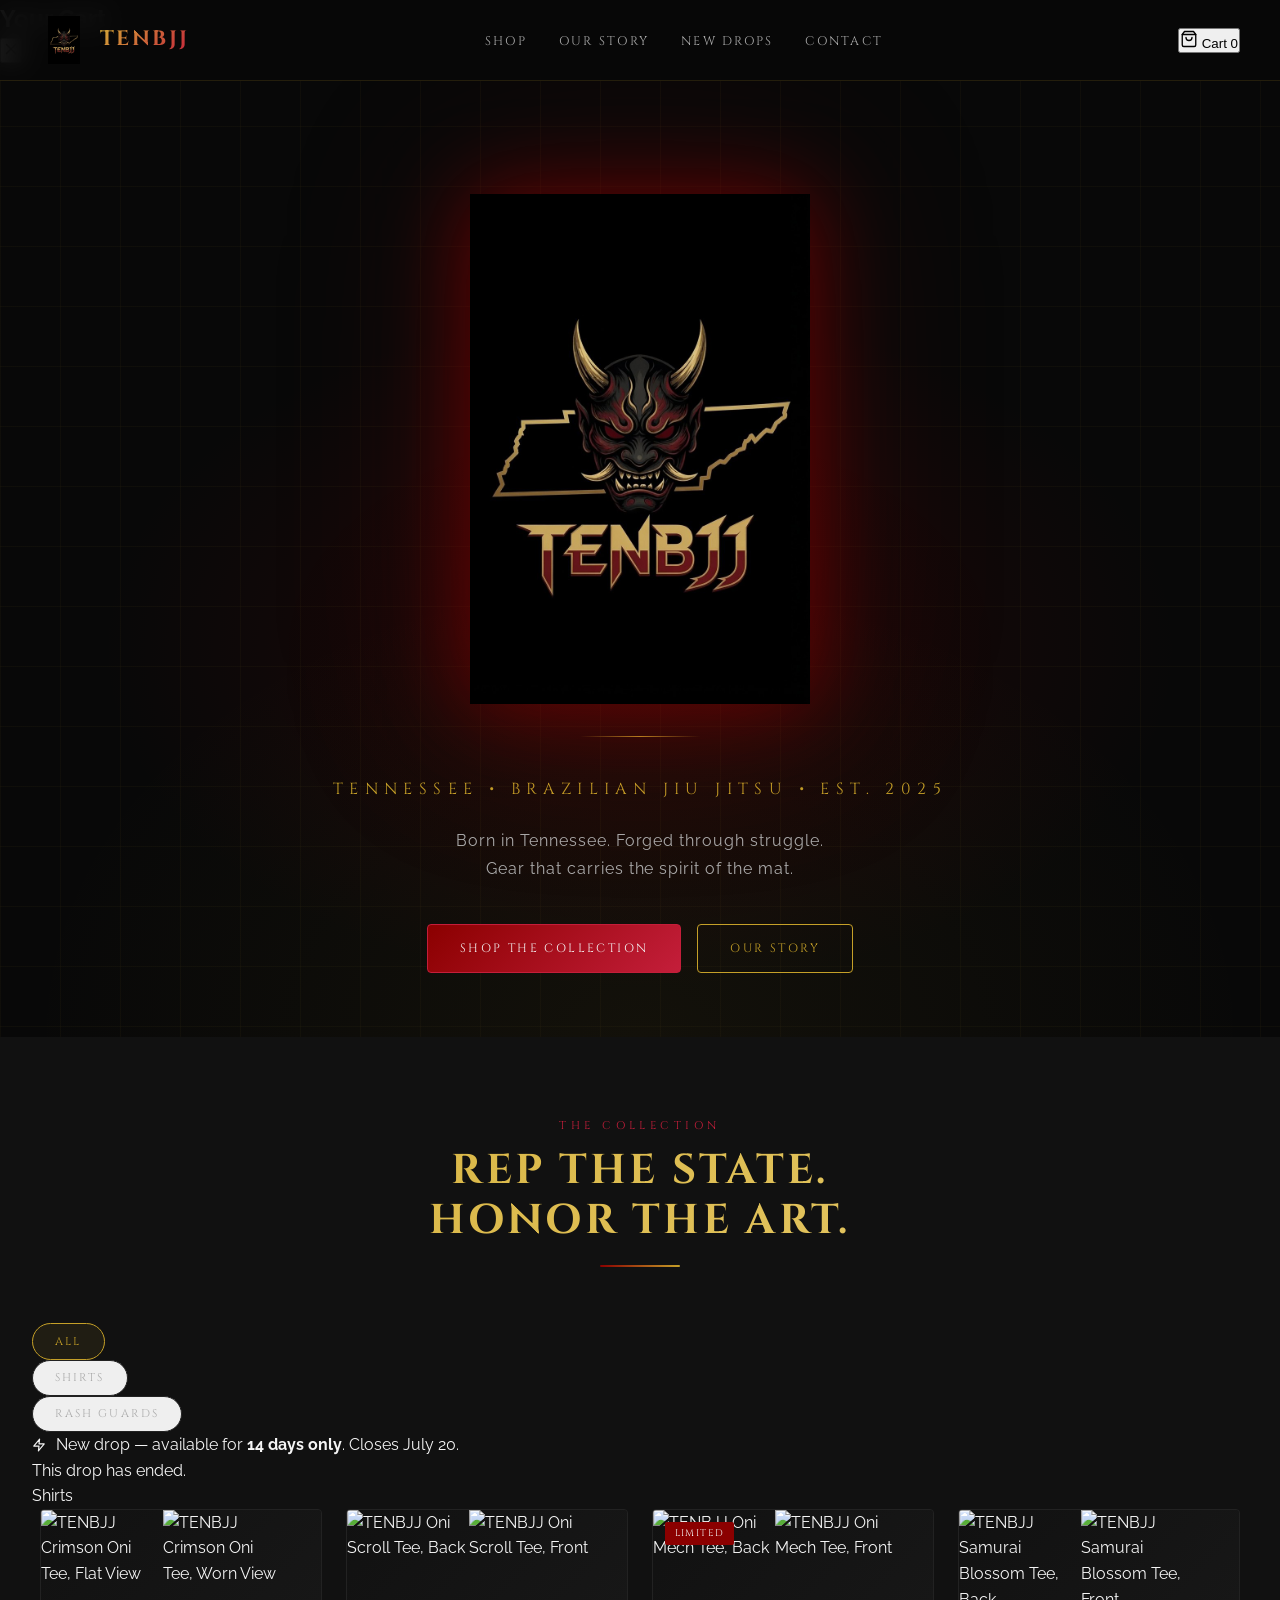
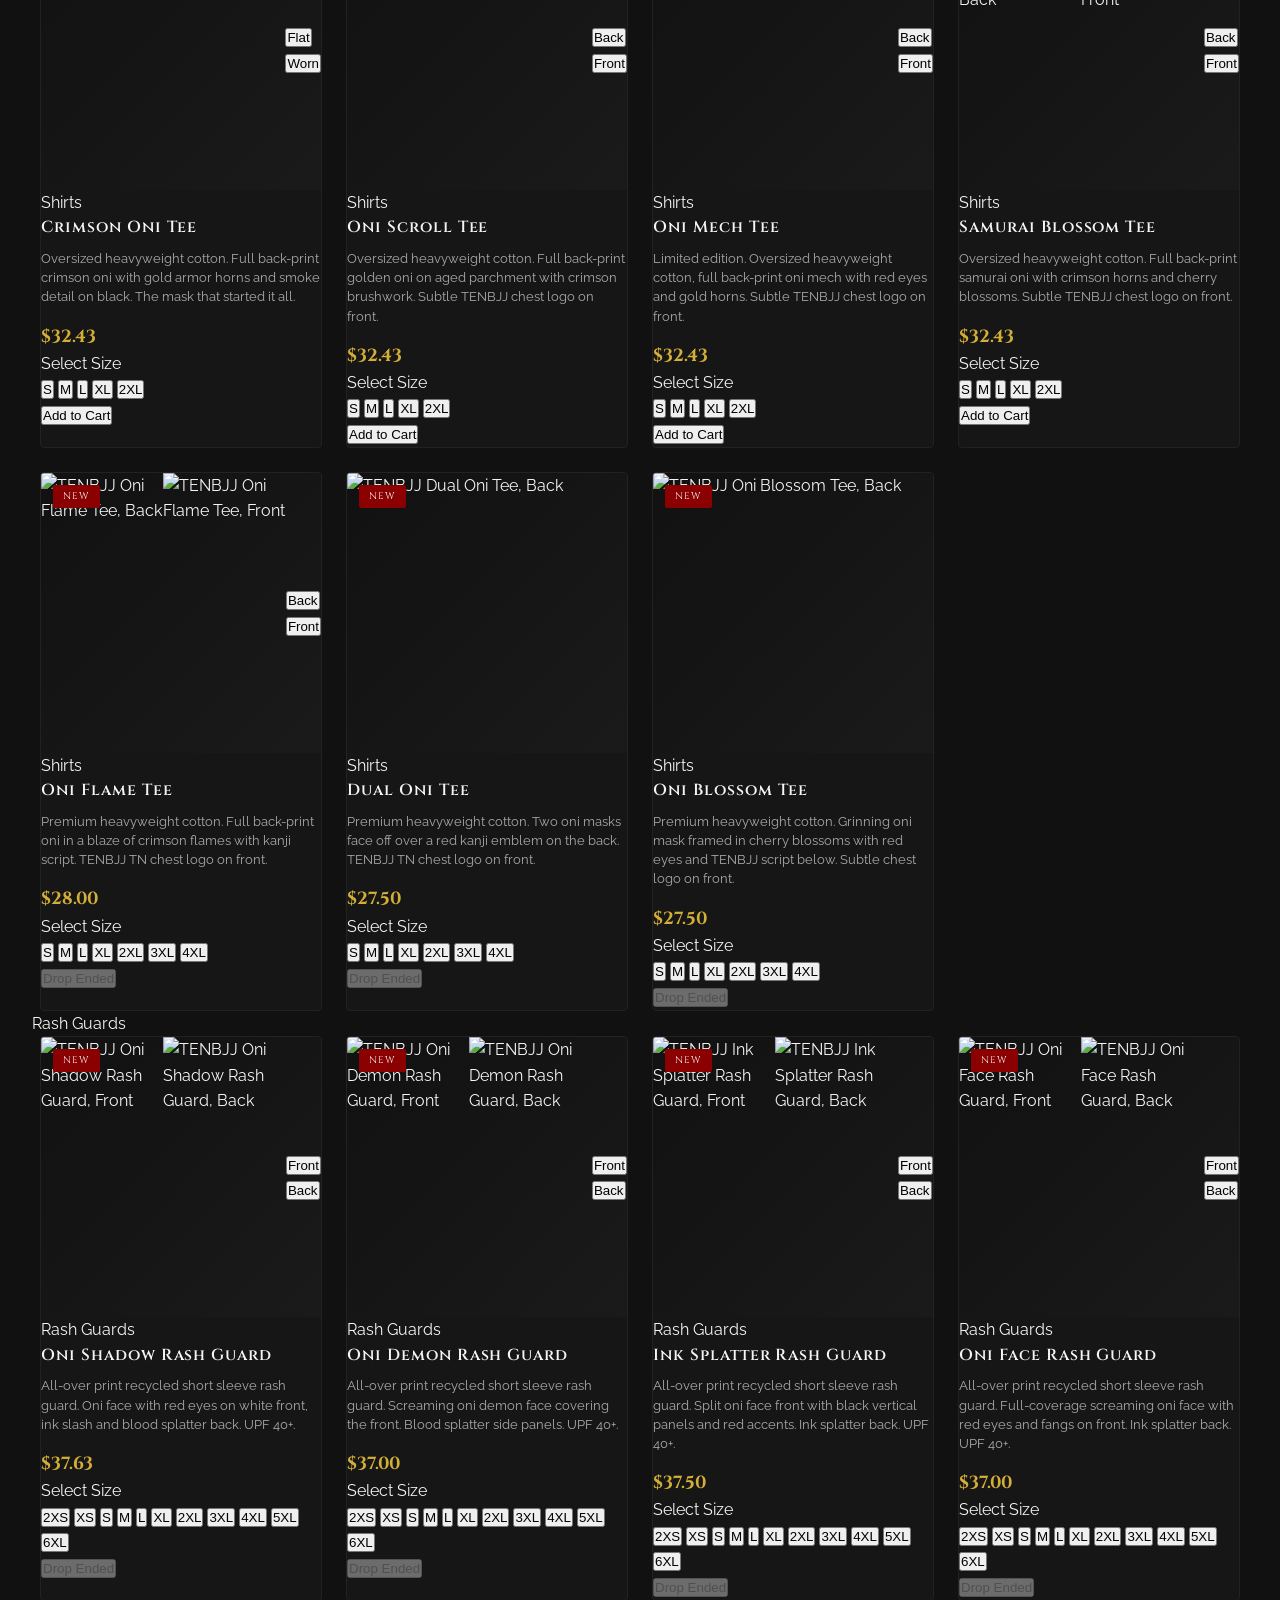
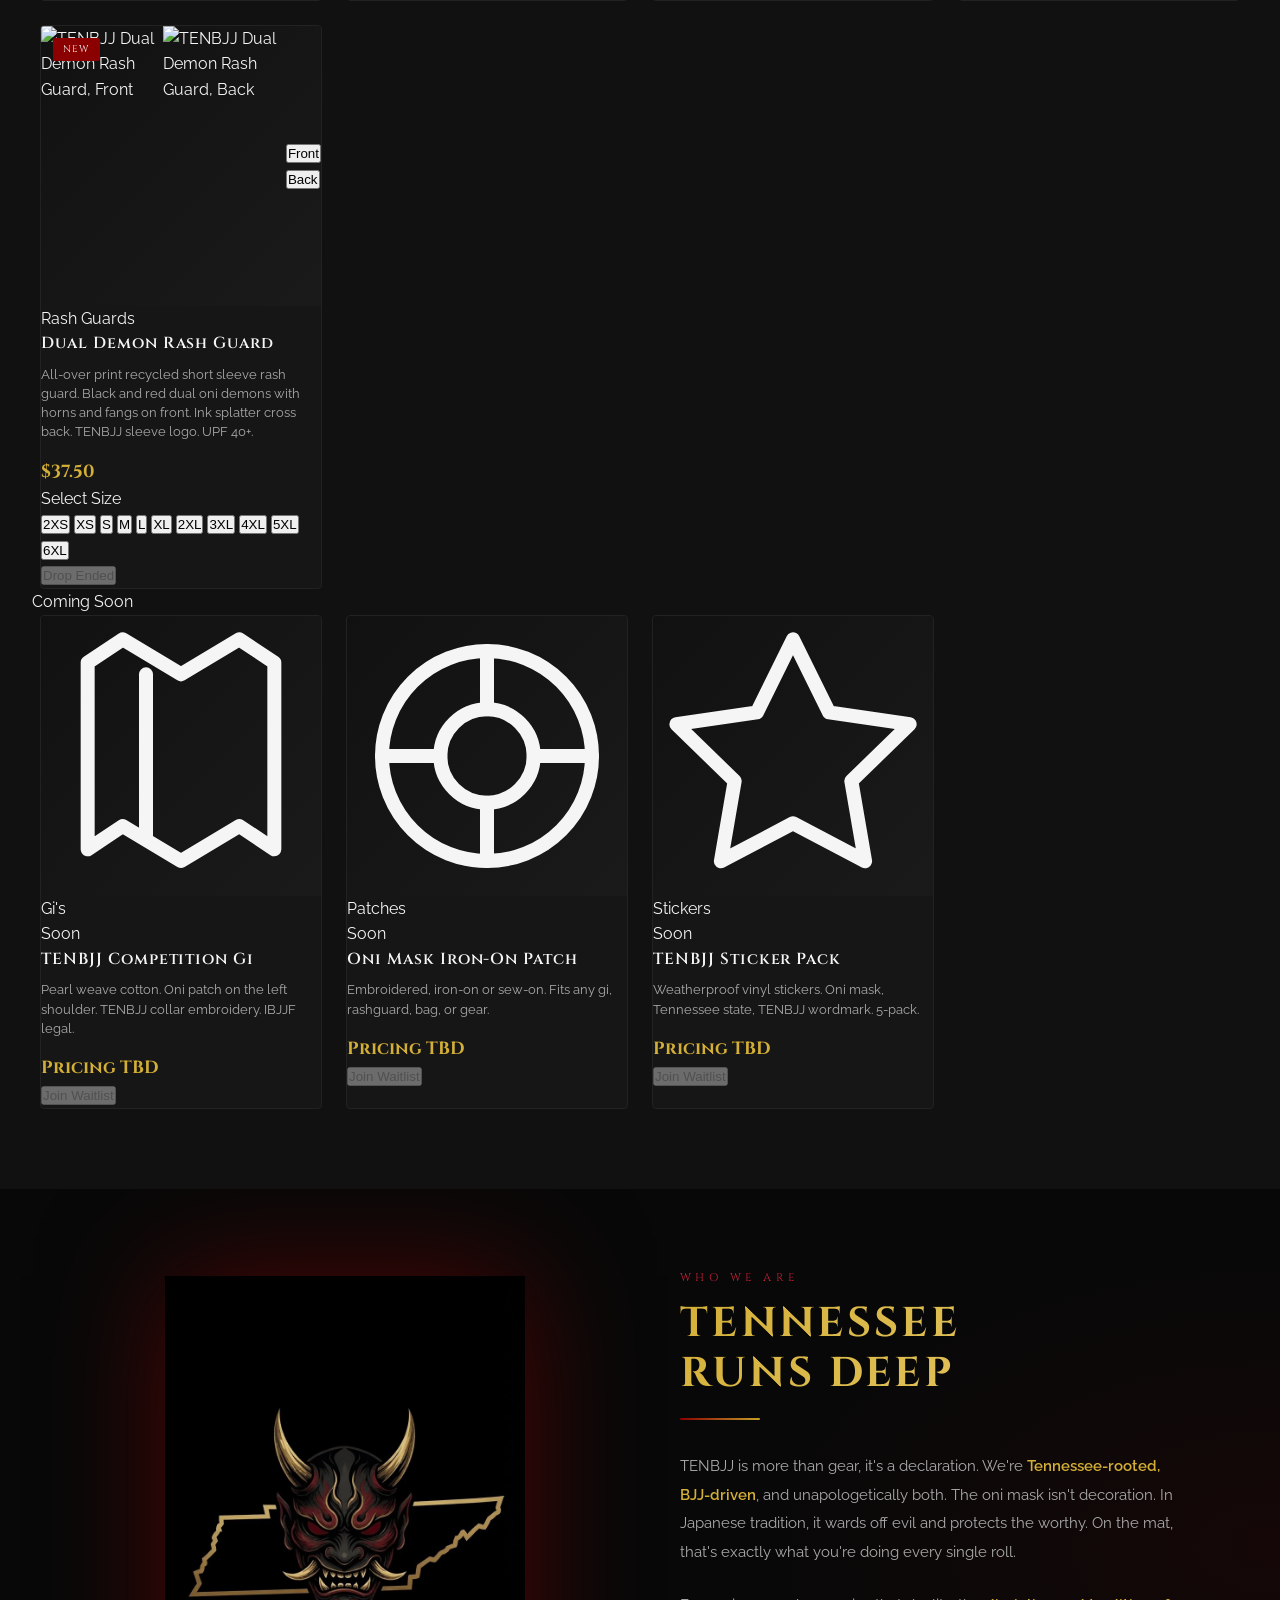
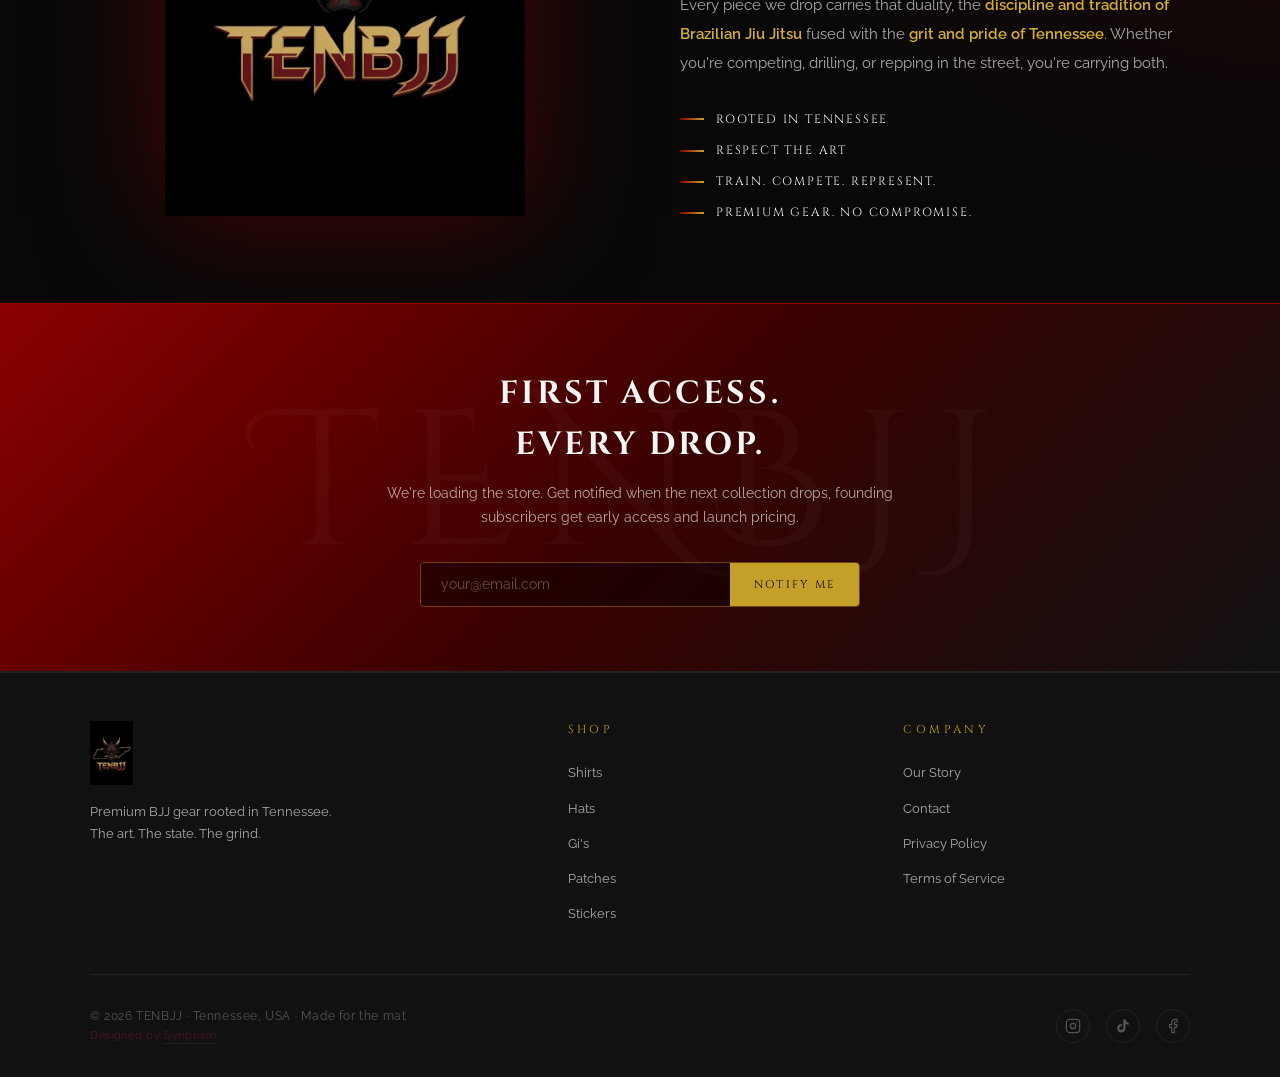
==== commit e824c8fa: "fix: remove duplicate const/function declarations that broke all JS" ====
--- a/index.html
+++ b/index.html
@@ -226,34 +226,42 @@
       <div class="section-rule"></div>
     </div>
 
-    <div class="band-label fade-up">
-      <span class="band-line"></span>
-      <span class="band-text band-live">Available Now</span>
-      <span class="band-line"></span>
-    </div>
-
-    <!-- Countdown urgency bar -->
-    <div class="urgency-bar fade-up" id="urgency-bar">
+    <!-- Category filter -->
+    <div class="cat-filter fade-up">
+      <button class="cat-pill active" data-cat="all" onclick="filterCat(this)">All</button>
+      <button class="cat-pill" data-cat="shirts" onclick="filterCat(this)">Shirts</button>
+      <button class="cat-pill" data-cat="rg" onclick="filterCat(this)">Rash Guards</button>
+    </div>
+
+    <!-- New drop countdown (applies to ns1-ns3 + rg1-rg5) -->
+    <div class="urgency-bar urgency-bar-new fade-up" id="new-drop-bar">
       <div class="urgency-inner">
         <p class="urgency-headline">
-          <svg width="14" height="14" viewBox="0 0 24 24" fill="none" stroke="currentColor" stroke-width="2" stroke-linecap="round" stroke-linejoin="round" aria-hidden="true" style="display:inline;vertical-align:-2px;margin-right:6px;"><circle cx="12" cy="12" r="10"/><polyline points="12 6 12 12 16 14"/></svg>
-          This drop closes <strong>July 15</strong>, once they're gone, they're gone.
+          <svg width="14" height="14" viewBox="0 0 24 24" fill="none" stroke="currentColor" stroke-width="2" stroke-linecap="round" stroke-linejoin="round" aria-hidden="true" style="display:inline;vertical-align:-2px;margin-right:6px;"><polygon points="13 2 3 14 12 14 11 22 21 10 12 10 13 2"/></svg>
+          New drop &mdash; available for <strong>14 days only</strong>. Closes July 20.
         </p>
-        <div class="urgency-countdown" id="countdown">
-          <div class="countdown-unit"><span class="countdown-num" id="cd-days">--</span><span class="countdown-label">Days</span></div>
+        <div class="urgency-countdown" id="new-drop-countdown">
+          <div class="countdown-unit"><span class="countdown-num" id="nd-days">--</span><span class="countdown-label">Days</span></div>
           <div class="countdown-sep">:</div>
-          <div class="countdown-unit"><span class="countdown-num" id="cd-hours">--</span><span class="countdown-label">Hours</span></div>
+          <div class="countdown-unit"><span class="countdown-num" id="nd-hours">--</span><span class="countdown-label">Hours</span></div>
           <div class="countdown-sep">:</div>
-          <div class="countdown-unit"><span class="countdown-num" id="cd-mins">--</span><span class="countdown-label">Min</span></div>
+          <div class="countdown-unit"><span class="countdown-num" id="nd-mins">--</span><span class="countdown-label">Min</span></div>
           <div class="countdown-sep">:</div>
-          <div class="countdown-unit"><span class="countdown-num" id="cd-secs">--</span><span class="countdown-label">Sec</span></div>
+          <div class="countdown-unit"><span class="countdown-num" id="nd-secs">--</span><span class="countdown-label">Sec</span></div>
         </div>
       </div>
     </div>
 
-    <div class="products-grid">
-
-      <!-- PRODUCT 1 — D1 Tee -->
+    <!-- ── SHIRTS ──────────────────────────────────────────── -->
+    <div class="band-label fade-up" id="label-shirts">
+      <span class="band-line"></span>
+      <span class="band-text band-live">Shirts</span>
+      <span class="band-line"></span>
+    </div>
+
+    <div class="products-grid" id="grid-shirts">
+
+      <!-- D1 — Crimson Oni Tee -->
       <article class="product-card fade-up" data-product="d1" data-selected-size="M">
         <div class="product-img-wrap d3-img-wrap" id="d1-wrap">
           <img src="/assets/images/d1/back-flat.jpg" alt="TENBJJ Crimson Oni Tee, Flat View" loading="lazy" class="d3-img active" id="d1-flat">
@@ -284,7 +292,7 @@
         </div>
       </article>
 
-      <!-- PRODUCT 2 — D2 Tee -->
+      <!-- D2 — Oni Scroll Tee -->
       <article class="product-card fade-up" data-product="d2" data-selected-size="M">
         <div class="product-img-wrap d3-img-wrap" id="d2-wrap">
           <img src="/assets/images/d2/back-worn.jpg" alt="TENBJJ Oni Scroll Tee, Back" loading="lazy" class="d3-img active" id="d2-back">
@@ -315,7 +323,7 @@
         </div>
       </article>
 
-      <!-- PRODUCT 3 — D3 Tee -->
+      <!-- D3 — Oni Mech Tee -->
       <article class="product-card fade-up" data-product="d3" data-selected-size="M">
         <div class="product-img-wrap d3-img-wrap" id="d3-wrap">
           <img src="/assets/images/d3/back-flat.jpg" alt="TENBJJ Oni Mech Tee, Back" loading="lazy" class="d3-img active" id="d3-back">
@@ -347,7 +355,7 @@
         </div>
       </article>
 
-      <!-- PRODUCT 4 — D4 Tee -->
+      <!-- D4 — Samurai Blossom Tee -->
       <article class="product-card fade-up" data-product="d4" data-selected-size="M">
         <div class="product-img-wrap d3-img-wrap" id="d4-wrap">
           <img src="/assets/images/d4/back-flat.jpg" alt="TENBJJ Samurai Blossom Tee, Back" loading="lazy" class="d3-img active" id="d4-back">
@@ -375,6 +383,299 @@
             </div>
           </div>
           <button class="add-to-cart-btn" onclick="addToCart('d4', this)">Add to Cart</button>
+        </div>
+      </article>
+
+      <!-- NS1 — Oni Flame Tee (New Drop) -->
+      <article class="product-card fade-up new-drop-card" data-product="ns1" data-selected-size="M">
+        <div class="product-img-wrap d3-img-wrap" id="ns1-wrap">
+          <img src="/assets/images/ns1/back-worn.jpg" alt="TENBJJ Oni Flame Tee, Back" loading="lazy" class="d3-img active" id="ns1-back">
+          <img src="/assets/images/ns1/front-worn.jpg" alt="TENBJJ Oni Flame Tee, Front" loading="lazy" class="d3-img" id="ns1-front">
+          <span class="product-badge product-badge-new">New</span>
+          <div class="d3-toggle" aria-label="Toggle front/back view">
+            <button class="d3-toggle-btn active" onclick="imgToggle('ns1',['back','front'],'back')" data-view="back">Back</button>
+            <button class="d3-toggle-btn" onclick="imgToggle('ns1',['back','front'],'front')" data-view="front">Front</button>
+          </div>
+        </div>
+        <div class="product-body">
+          <p class="product-cat-label">Shirts</p>
+          <h3 class="product-name">Oni Flame Tee</h3>
+          <p class="product-desc">Premium heavyweight cotton. Full back-print oni in a blaze of crimson flames with kanji script. TENBJJ TN chest logo on front.</p>
+          <div class="product-price-wrap">
+            <span class="product-price" id="price-ns1">$28.00</span>
+          </div>
+          <div class="product-sizes">
+            <p class="size-label">Select Size</p>
+            <div class="size-pills">
+              <button class="size-pill" data-size="S"   data-price="28.00" onclick="selectSize(this,'ns1')">S</button>
+              <button class="size-pill active" data-size="M"   data-price="28.00" onclick="selectSize(this,'ns1')">M</button>
+              <button class="size-pill" data-size="L"   data-price="28.00" onclick="selectSize(this,'ns1')">L</button>
+              <button class="size-pill" data-size="XL"  data-price="28.00" onclick="selectSize(this,'ns1')">XL</button>
+              <button class="size-pill" data-size="2XL" data-price="30.00" onclick="selectSize(this,'ns1')">2XL</button>
+              <button class="size-pill" data-size="3XL" data-price="32.50" onclick="selectSize(this,'ns1')">3XL</button>
+              <button class="size-pill" data-size="4XL" data-price="34.00" onclick="selectSize(this,'ns1')">4XL</button>
+            </div>
+          </div>
+          <button class="add-to-cart-btn new-drop-btn" onclick="addToCart('ns1', this)">Add to Cart</button>
+        </div>
+      </article>
+
+      <!-- NS2 — Dual Oni Tee (New Drop) -->
+      <article class="product-card fade-up new-drop-card" data-product="ns2" data-selected-size="M">
+        <div class="product-img-wrap d3-img-wrap" id="ns2-wrap">
+          <img src="/assets/images/ns2/back-worn.jpg" alt="TENBJJ Dual Oni Tee, Back" loading="lazy" class="d3-img active" id="ns2-back">
+          <span class="product-badge product-badge-new">New</span>
+        </div>
+        <div class="product-body">
+          <p class="product-cat-label">Shirts</p>
+          <h3 class="product-name">Dual Oni Tee</h3>
+          <p class="product-desc">Premium heavyweight cotton. Two oni masks face off over a red kanji emblem on the back. TENBJJ TN chest logo on front.</p>
+          <div class="product-price-wrap">
+            <span class="product-price" id="price-ns2">$27.50</span>
+          </div>
+          <div class="product-sizes">
+            <p class="size-label">Select Size</p>
+            <div class="size-pills">
+              <button class="size-pill" data-size="S"   data-price="27.50" onclick="selectSize(this,'ns2')">S</button>
+              <button class="size-pill active" data-size="M"   data-price="27.50" onclick="selectSize(this,'ns2')">M</button>
+              <button class="size-pill" data-size="L"   data-price="27.50" onclick="selectSize(this,'ns2')">L</button>
+              <button class="size-pill" data-size="XL"  data-price="27.50" onclick="selectSize(this,'ns2')">XL</button>
+              <button class="size-pill" data-size="2XL" data-price="29.50" onclick="selectSize(this,'ns2')">2XL</button>
+              <button class="size-pill" data-size="3XL" data-price="31.50" onclick="selectSize(this,'ns2')">3XL</button>
+              <button class="size-pill" data-size="4XL" data-price="33.00" onclick="selectSize(this,'ns2')">4XL</button>
+            </div>
+          </div>
+          <button class="add-to-cart-btn new-drop-btn" onclick="addToCart('ns2', this)">Add to Cart</button>
+        </div>
+      </article>
+
+      <!-- NS3 — Oni Blossom Tee (New Drop) -->
+      <article class="product-card fade-up new-drop-card" data-product="ns3" data-selected-size="M">
+        <div class="product-img-wrap d3-img-wrap" id="ns3-wrap">
+          <img src="/assets/images/ns3/back-worn.jpg" alt="TENBJJ Oni Blossom Tee, Back" loading="lazy" class="d3-img active" id="ns3-back">
+          <span class="product-badge product-badge-new">New</span>
+        </div>
+        <div class="product-body">
+          <p class="product-cat-label">Shirts</p>
+          <h3 class="product-name">Oni Blossom Tee</h3>
+          <p class="product-desc">Premium heavyweight cotton. Grinning oni mask framed in cherry blossoms with red eyes and TENBJJ script below. Subtle chest logo on front.</p>
+          <div class="product-price-wrap">
+            <span class="product-price" id="price-ns3">$27.50</span>
+          </div>
+          <div class="product-sizes">
+            <p class="size-label">Select Size</p>
+            <div class="size-pills">
+              <button class="size-pill" data-size="S"   data-price="27.50" onclick="selectSize(this,'ns3')">S</button>
+              <button class="size-pill active" data-size="M"   data-price="27.50" onclick="selectSize(this,'ns3')">M</button>
+              <button class="size-pill" data-size="L"   data-price="27.50" onclick="selectSize(this,'ns3')">L</button>
+              <button class="size-pill" data-size="XL"  data-price="27.50" onclick="selectSize(this,'ns3')">XL</button>
+              <button class="size-pill" data-size="2XL" data-price="29.50" onclick="selectSize(this,'ns3')">2XL</button>
+              <button class="size-pill" data-size="3XL" data-price="31.00" onclick="selectSize(this,'ns3')">3XL</button>
+              <button class="size-pill" data-size="4XL" data-price="34.00" onclick="selectSize(this,'ns3')">4XL</button>
+            </div>
+          </div>
+          <button class="add-to-cart-btn new-drop-btn" onclick="addToCart('ns3', this)">Add to Cart</button>
+        </div>
+      </article>
+
+    </div>
+
+    <!-- ── RASH GUARDS ─────────────────────────────────────── -->
+    <div class="band-label band-label-lower fade-up" id="label-rg">
+      <span class="band-line"></span>
+      <span class="band-text band-live">Rash Guards</span>
+      <span class="band-line"></span>
+    </div>
+
+    <div class="products-grid" id="grid-rg">
+
+      <!-- RG1 — Oni Shadow Rash Guard -->
+      <article class="product-card fade-up new-drop-card" data-product="rg1" data-selected-size="M">
+        <div class="product-img-wrap d3-img-wrap" id="rg1-wrap">
+          <img src="/assets/images/rg1/front-worn.jpg" alt="TENBJJ Oni Shadow Rash Guard, Front" loading="lazy" class="d3-img active" id="rg1-front">
+          <img src="/assets/images/rg1/back-worn.jpg" alt="TENBJJ Oni Shadow Rash Guard, Back" loading="lazy" class="d3-img" id="rg1-back">
+          <span class="product-badge product-badge-new">New</span>
+          <div class="d3-toggle" aria-label="Toggle front/back view">
+            <button class="d3-toggle-btn active" onclick="imgToggle('rg1',['front','back'],'front')" data-view="front">Front</button>
+            <button class="d3-toggle-btn" onclick="imgToggle('rg1',['front','back'],'back')" data-view="back">Back</button>
+          </div>
+        </div>
+        <div class="product-body">
+          <p class="product-cat-label">Rash Guards</p>
+          <h3 class="product-name">Oni Shadow Rash Guard</h3>
+          <p class="product-desc">All-over print recycled short sleeve rash guard. Oni face with red eyes on white front, ink slash and blood splatter back. UPF 40+.</p>
+          <div class="product-price-wrap">
+            <span class="product-price" id="price-rg1">$37.63</span>
+          </div>
+          <div class="product-sizes">
+            <p class="size-label">Select Size</p>
+            <div class="size-pills">
+              <button class="size-pill" data-size="2XS" data-price="37.63" onclick="selectSize(this,'rg1')">2XS</button>
+              <button class="size-pill" data-size="XS"  data-price="37.63" onclick="selectSize(this,'rg1')">XS</button>
+              <button class="size-pill" data-size="S"   data-price="37.63" onclick="selectSize(this,'rg1')">S</button>
+              <button class="size-pill active" data-size="M"   data-price="37.63" onclick="selectSize(this,'rg1')">M</button>
+              <button class="size-pill" data-size="L"   data-price="37.63" onclick="selectSize(this,'rg1')">L</button>
+              <button class="size-pill" data-size="XL"  data-price="37.63" onclick="selectSize(this,'rg1')">XL</button>
+              <button class="size-pill" data-size="2XL" data-price="39.63" onclick="selectSize(this,'rg1')">2XL</button>
+              <button class="size-pill" data-size="3XL" data-price="41.63" onclick="selectSize(this,'rg1')">3XL</button>
+              <button class="size-pill" data-size="4XL" data-price="43.63" onclick="selectSize(this,'rg1')">4XL</button>
+              <button class="size-pill" data-size="5XL" data-price="45.63" onclick="selectSize(this,'rg1')">5XL</button>
+              <button class="size-pill" data-size="6XL" data-price="47.63" onclick="selectSize(this,'rg1')">6XL</button>
+            </div>
+          </div>
+          <button class="add-to-cart-btn new-drop-btn" onclick="addToCart('rg1', this)">Add to Cart</button>
+        </div>
+      </article>
+
+      <!-- RG2 — Oni Demon Rash Guard -->
+      <article class="product-card fade-up new-drop-card" data-product="rg2" data-selected-size="M">
+        <div class="product-img-wrap d3-img-wrap" id="rg2-wrap">
+          <img src="/assets/images/rg2/front-worn.png" alt="TENBJJ Oni Demon Rash Guard, Front" loading="lazy" class="d3-img active" id="rg2-front">
+          <img src="/assets/images/rg2/back-worn.png" alt="TENBJJ Oni Demon Rash Guard, Back" loading="lazy" class="d3-img" id="rg2-back">
+          <span class="product-badge product-badge-new">New</span>
+          <div class="d3-toggle" aria-label="Toggle front/back view">
+            <button class="d3-toggle-btn active" onclick="imgToggle('rg2',['front','back'],'front')" data-view="front">Front</button>
+            <button class="d3-toggle-btn" onclick="imgToggle('rg2',['front','back'],'back')" data-view="back">Back</button>
+          </div>
+        </div>
+        <div class="product-body">
+          <p class="product-cat-label">Rash Guards</p>
+          <h3 class="product-name">Oni Demon Rash Guard</h3>
+          <p class="product-desc">All-over print recycled short sleeve rash guard. Screaming oni demon face covering the front. Blood splatter side panels. UPF 40+.</p>
+          <div class="product-price-wrap">
+            <span class="product-price" id="price-rg2">$37.00</span>
+          </div>
+          <div class="product-sizes">
+            <p class="size-label">Select Size</p>
+            <div class="size-pills">
+              <button class="size-pill" data-size="2XS" data-price="37.00" onclick="selectSize(this,'rg2')">2XS</button>
+              <button class="size-pill" data-size="XS"  data-price="37.00" onclick="selectSize(this,'rg2')">XS</button>
+              <button class="size-pill" data-size="S"   data-price="37.00" onclick="selectSize(this,'rg2')">S</button>
+              <button class="size-pill active" data-size="M"   data-price="37.00" onclick="selectSize(this,'rg2')">M</button>
+              <button class="size-pill" data-size="L"   data-price="37.00" onclick="selectSize(this,'rg2')">L</button>
+              <button class="size-pill" data-size="XL"  data-price="37.00" onclick="selectSize(this,'rg2')">XL</button>
+              <button class="size-pill" data-size="2XL" data-price="39.50" onclick="selectSize(this,'rg2')">2XL</button>
+              <button class="size-pill" data-size="3XL" data-price="41.50" onclick="selectSize(this,'rg2')">3XL</button>
+              <button class="size-pill" data-size="4XL" data-price="43.50" onclick="selectSize(this,'rg2')">4XL</button>
+              <button class="size-pill" data-size="5XL" data-price="45.00" onclick="selectSize(this,'rg2')">5XL</button>
+              <button class="size-pill" data-size="6XL" data-price="47.00" onclick="selectSize(this,'rg2')">6XL</button>
+            </div>
+          </div>
+          <button class="add-to-cart-btn new-drop-btn" onclick="addToCart('rg2', this)">Add to Cart</button>
+        </div>
+      </article>
+
+      <!-- RG3 — Ink Splatter Rash Guard -->
+      <article class="product-card fade-up new-drop-card" data-product="rg3" data-selected-size="M">
+        <div class="product-img-wrap d3-img-wrap" id="rg3-wrap">
+          <img src="/assets/images/rg3/front-worn.jpg" alt="TENBJJ Ink Splatter Rash Guard, Front" loading="lazy" class="d3-img active" id="rg3-front">
+          <img src="/assets/images/rg3/back-worn.jpg" alt="TENBJJ Ink Splatter Rash Guard, Back" loading="lazy" class="d3-img" id="rg3-back">
+          <span class="product-badge product-badge-new">New</span>
+          <div class="d3-toggle" aria-label="Toggle front/back view">
+            <button class="d3-toggle-btn active" onclick="imgToggle('rg3',['front','back'],'front')" data-view="front">Front</button>
+            <button class="d3-toggle-btn" onclick="imgToggle('rg3',['front','back'],'back')" data-view="back">Back</button>
+          </div>
+        </div>
+        <div class="product-body">
+          <p class="product-cat-label">Rash Guards</p>
+          <h3 class="product-name">Ink Splatter Rash Guard</h3>
+          <p class="product-desc">All-over print recycled short sleeve rash guard. Split oni face front with black vertical panels and red accents. Ink splatter back. UPF 40+.</p>
+          <div class="product-price-wrap">
+            <span class="product-price" id="price-rg3">$37.50</span>
+          </div>
+          <div class="product-sizes">
+            <p class="size-label">Select Size</p>
+            <div class="size-pills">
+              <button class="size-pill" data-size="2XS" data-price="37.50" onclick="selectSize(this,'rg3')">2XS</button>
+              <button class="size-pill" data-size="XS"  data-price="37.50" onclick="selectSize(this,'rg3')">XS</button>
+              <button class="size-pill" data-size="S"   data-price="37.50" onclick="selectSize(this,'rg3')">S</button>
+              <button class="size-pill active" data-size="M"   data-price="37.50" onclick="selectSize(this,'rg3')">M</button>
+              <button class="size-pill" data-size="L"   data-price="37.50" onclick="selectSize(this,'rg3')">L</button>
+              <button class="size-pill" data-size="XL"  data-price="37.50" onclick="selectSize(this,'rg3')">XL</button>
+              <button class="size-pill" data-size="2XL" data-price="39.00" onclick="selectSize(this,'rg3')">2XL</button>
+              <button class="size-pill" data-size="3XL" data-price="41.50" onclick="selectSize(this,'rg3')">3XL</button>
+              <button class="size-pill" data-size="4XL" data-price="43.50" onclick="selectSize(this,'rg3')">4XL</button>
+              <button class="size-pill" data-size="5XL" data-price="45.50" onclick="selectSize(this,'rg3')">5XL</button>
+              <button class="size-pill" data-size="6XL" data-price="47.50" onclick="selectSize(this,'rg3')">6XL</button>
+            </div>
+          </div>
+          <button class="add-to-cart-btn new-drop-btn" onclick="addToCart('rg3', this)">Add to Cart</button>
+        </div>
+      </article>
+
+      <!-- RG4 — Oni Face Rash Guard -->
+      <article class="product-card fade-up new-drop-card" data-product="rg4" data-selected-size="M">
+        <div class="product-img-wrap d3-img-wrap" id="rg4-wrap">
+          <img src="/assets/images/rg4/front-worn.jpg" alt="TENBJJ Oni Face Rash Guard, Front" loading="lazy" class="d3-img active" id="rg4-front">
+          <img src="/assets/images/rg4/back-worn.jpg" alt="TENBJJ Oni Face Rash Guard, Back" loading="lazy" class="d3-img" id="rg4-back">
+          <span class="product-badge product-badge-new">New</span>
+          <div class="d3-toggle" aria-label="Toggle front/back view">
+            <button class="d3-toggle-btn active" onclick="imgToggle('rg4',['front','back'],'front')" data-view="front">Front</button>
+            <button class="d3-toggle-btn" onclick="imgToggle('rg4',['front','back'],'back')" data-view="back">Back</button>
+          </div>
+        </div>
+        <div class="product-body">
+          <p class="product-cat-label">Rash Guards</p>
+          <h3 class="product-name">Oni Face Rash Guard</h3>
+          <p class="product-desc">All-over print recycled short sleeve rash guard. Full-coverage screaming oni face with red eyes and fangs on front. Ink splatter back. UPF 40+.</p>
+          <div class="product-price-wrap">
+            <span class="product-price" id="price-rg4">$37.00</span>
+          </div>
+          <div class="product-sizes">
+            <p class="size-label">Select Size</p>
+            <div class="size-pills">
+              <button class="size-pill" data-size="2XS" data-price="37.00" onclick="selectSize(this,'rg4')">2XS</button>
+              <button class="size-pill" data-size="XS"  data-price="37.00" onclick="selectSize(this,'rg4')">XS</button>
+              <button class="size-pill" data-size="S"   data-price="37.00" onclick="selectSize(this,'rg4')">S</button>
+              <button class="size-pill active" data-size="M"   data-price="37.00" onclick="selectSize(this,'rg4')">M</button>
+              <button class="size-pill" data-size="L"   data-price="37.00" onclick="selectSize(this,'rg4')">L</button>
+              <button class="size-pill" data-size="XL"  data-price="37.00" onclick="selectSize(this,'rg4')">XL</button>
+              <button class="size-pill" data-size="2XL" data-price="39.50" onclick="selectSize(this,'rg4')">2XL</button>
+              <button class="size-pill" data-size="3XL" data-price="41.50" onclick="selectSize(this,'rg4')">3XL</button>
+              <button class="size-pill" data-size="4XL" data-price="43.50" onclick="selectSize(this,'rg4')">4XL</button>
+              <button class="size-pill" data-size="5XL" data-price="45.00" onclick="selectSize(this,'rg4')">5XL</button>
+              <button class="size-pill" data-size="6XL" data-price="47.00" onclick="selectSize(this,'rg4')">6XL</button>
+            </div>
+          </div>
+          <button class="add-to-cart-btn new-drop-btn" onclick="addToCart('rg4', this)">Add to Cart</button>
+        </div>
+      </article>
+
+      <!-- RG5 — Dual Demon Rash Guard -->
+      <article class="product-card fade-up new-drop-card" data-product="rg5" data-selected-size="M">
+        <div class="product-img-wrap d3-img-wrap" id="rg5-wrap">
+          <img src="/assets/images/rg5/front-worn.jpg" alt="TENBJJ Dual Demon Rash Guard, Front" loading="lazy" class="d3-img active" id="rg5-front">
+          <img src="/assets/images/rg5/back-worn.jpg" alt="TENBJJ Dual Demon Rash Guard, Back" loading="lazy" class="d3-img" id="rg5-back">
+          <span class="product-badge product-badge-new">New</span>
+          <div class="d3-toggle" aria-label="Toggle front/back view">
+            <button class="d3-toggle-btn active" onclick="imgToggle('rg5',['front','back'],'front')" data-view="front">Front</button>
+            <button class="d3-toggle-btn" onclick="imgToggle('rg5',['front','back'],'back')" data-view="back">Back</button>
+          </div>
+        </div>
+        <div class="product-body">
+          <p class="product-cat-label">Rash Guards</p>
+          <h3 class="product-name">Dual Demon Rash Guard</h3>
+          <p class="product-desc">All-over print recycled short sleeve rash guard. Black and red dual oni demons with horns and fangs on front. Ink splatter cross back. TENBJJ sleeve logo. UPF 40+.</p>
+          <div class="product-price-wrap">
+            <span class="product-price" id="price-rg5">$37.50</span>
+          </div>
+          <div class="product-sizes">
+            <p class="size-label">Select Size</p>
+            <div class="size-pills">
+              <button class="size-pill" data-size="2XS" data-price="37.50" onclick="selectSize(this,'rg5')">2XS</button>
+              <button class="size-pill" data-size="XS"  data-price="37.50" onclick="selectSize(this,'rg5')">XS</button>
+              <button class="size-pill" data-size="S"   data-price="37.50" onclick="selectSize(this,'rg5')">S</button>
+              <button class="size-pill active" data-size="M"   data-price="37.50" onclick="selectSize(this,'rg5')">M</button>
+              <button class="size-pill" data-size="L"   data-price="37.50" onclick="selectSize(this,'rg5')">L</button>
+              <button class="size-pill" data-size="XL"  data-price="37.50" onclick="selectSize(this,'rg5')">XL</button>
+              <button class="size-pill" data-size="2XL" data-price="39.00" onclick="selectSize(this,'rg5')">2XL</button>
+              <button class="size-pill" data-size="3XL" data-price="41.50" onclick="selectSize(this,'rg5')">3XL</button>
+              <button class="size-pill" data-size="4XL" data-price="43.50" onclick="selectSize(this,'rg5')">4XL</button>
+              <button class="size-pill" data-size="5XL" data-price="45.50" onclick="selectSize(this,'rg5')">5XL</button>
+              <button class="size-pill" data-size="6XL" data-price="47.50" onclick="selectSize(this,'rg5')">6XL</button>
+            </div>
+          </div>
+          <button class="add-to-cart-btn new-drop-btn" onclick="addToCart('rg5', this)">Add to Cart</button>
         </div>
       </article>
 
@@ -575,10 +876,18 @@
 
   // Product catalog (mirrors worker.js — name + thumb for cart display)
   const CATALOG = {
-    d1: { name: 'Crimson Oni Tee',     thumb: '/assets/images/d1/back-flat.jpg' },
-    d2: { name: 'Oni Scroll Tee',      thumb: '/assets/images/d2/back-worn.jpg' },
-    d3: { name: 'Oni Mech Tee',        thumb: '/assets/images/d3/back-flat.jpg' },
-    d4: { name: 'Samurai Blossom Tee', thumb: '/assets/images/d4/back-flat.jpg' },
+    d1: { name: 'Crimson Oni Tee',        thumb: '/assets/images/d1/back-flat.jpg' },
+    d2: { name: 'Oni Scroll Tee',         thumb: '/assets/images/d2/back-worn.jpg' },
+    d3: { name: 'Oni Mech Tee',           thumb: '/assets/images/d3/back-flat.jpg' },
+    d4: { name: 'Samurai Blossom Tee',    thumb: '/assets/images/d4/back-flat.jpg' },
+    ns1: { name: 'Oni Flame Tee',         thumb: '/assets/images/ns1/back-worn.jpg' },
+    ns2: { name: 'Dual Oni Tee',         thumb: '/assets/images/ns2/back-worn.jpg' },
+    ns3: { name: 'Oni Blossom Tee',       thumb: '/assets/images/ns3/back-worn.jpg' },
+    rg1: { name: 'Oni Shadow Rash Guard', thumb: '/assets/images/rg1/front-worn.jpg' },
+    rg2: { name: 'Oni Demon Rash Guard',  thumb: '/assets/images/rg2/front-flat.png' },
+    rg3: { name: 'Ink Splatter Rash Guard', thumb: '/assets/images/rg3/front-worn.jpg' },
+    rg4: { name: 'Oni Face Rash Guard',     thumb: '/assets/images/rg4/front-worn.jpg' },
+    rg5: { name: 'Dual Demon Rash Guard',   thumb: '/assets/images/rg5/front-worn.jpg' },
   };
 
   /* ── Cart state (localStorage) ──────────────────────── */
@@ -794,50 +1103,49 @@
     }
   }
 
+  /* ── Category filter ────────────────────────────────── */
+  function filterCat(btn) {
+    document.querySelectorAll('.cat-filter .cat-pill').forEach(b => b.classList.remove('active'));
+    btn.classList.add('active');
+    const cat = btn.dataset.cat;
+    const shirtSection  = document.getElementById('grid-shirts');
+    const rgSection     = document.getElementById('grid-rg');
+    const labelShirts   = document.getElementById('label-shirts');
+    const labelRg       = document.getElementById('label-rg');
+    const showShirts = cat === 'all' || cat === 'shirts';
+    const showRg     = cat === 'all' || cat === 'rg';
+    shirtSection.style.display  = showShirts ? '' : 'none';
+    labelShirts.style.display   = showShirts ? '' : 'none';
+    rgSection.style.display     = showRg ? '' : 'none';
+    labelRg.style.display       = showRg ? '' : 'none';
+    if (cat !== 'all') document.getElementById('shop').scrollIntoView({ behavior: 'smooth', block: 'start' });
+  }
+
+  /* ── New drop countdown ──────────────────────────────── */
+  const NEW_DROP_END = new Date('2026-07-20T04:00:00Z');
+  function pad(n) { return String(n).padStart(2, '0'); }
+  function tickNewDrop() {
+    const diff = NEW_DROP_END - new Date();
+    if (diff <= 0) {
+      document.getElementById('new-drop-bar').classList.add('urgency-expired');
+      document.querySelectorAll('.new-drop-btn').forEach(btn => {
+        btn.disabled = true; btn.textContent = 'Drop Ended'; btn.classList.add('expired');
+      });
+      document.getElementById('new-drop-countdown').innerHTML =
+        '<span class="urgency-expired-msg">This drop has ended.</span>';
+      return;
+    }
+    document.getElementById('nd-days').textContent  = Math.floor(diff / 86400000);
+    document.getElementById('nd-hours').textContent = pad(Math.floor((diff % 86400000) / 3600000));
+    document.getElementById('nd-mins').textContent  = pad(Math.floor((diff % 3600000)  / 60000));
+    document.getElementById('nd-secs').textContent  = pad(Math.floor((diff % 60000)    / 1000));
+    if (diff < 86400000) document.getElementById('new-drop-bar').classList.add('urgency-critical');
+    setTimeout(tickNewDrop, 1000);
+  }
+  tickNewDrop();
+
   // Init badge on page load
   updateBadge();
-
-  /* ── Drop countdown (July 15, 2025 midnight ET) ─────── */
-  const DROP_END = new Date('2026-07-15T04:00:00Z'); // midnight ET = 04:00 UTC
-
-  function pad(n) { return String(n).padStart(2, '0'); }
-
-  function tickCountdown() {
-    const now  = new Date();
-    const diff = DROP_END - now;
-
-    if (diff <= 0) {
-      // Drop has ended — disable all buy buttons, update bar
-      document.getElementById('urgency-bar').classList.add('urgency-expired');
-      document.querySelectorAll('.add-to-cart-btn').forEach(btn => {
-        btn.disabled = true;
-        btn.textContent = 'Collection Closed';
-        btn.classList.add('expired');
-      });
-      document.getElementById('countdown').innerHTML =
-        '<span class="urgency-expired-msg">This drop has closed.</span>';
-      return; // stop ticking
-    }
-
-    const days  = Math.floor(diff / 86400000);
-    const hours = Math.floor((diff % 86400000) / 3600000);
-    const mins  = Math.floor((diff % 3600000)  / 60000);
-    const secs  = Math.floor((diff % 60000)    / 1000);
-
-    document.getElementById('cd-days').textContent  = days;
-    document.getElementById('cd-hours').textContent = pad(hours);
-    document.getElementById('cd-mins').textContent  = pad(mins);
-    document.getElementById('cd-secs').textContent  = pad(secs);
-
-    // Flash red when under 24 hours
-    if (diff < 86400000) {
-      document.getElementById('urgency-bar').classList.add('urgency-critical');
-    }
-
-    setTimeout(tickCountdown, 1000);
-  }
-
-  tickCountdown();
   </script>
 </body>
 </html>
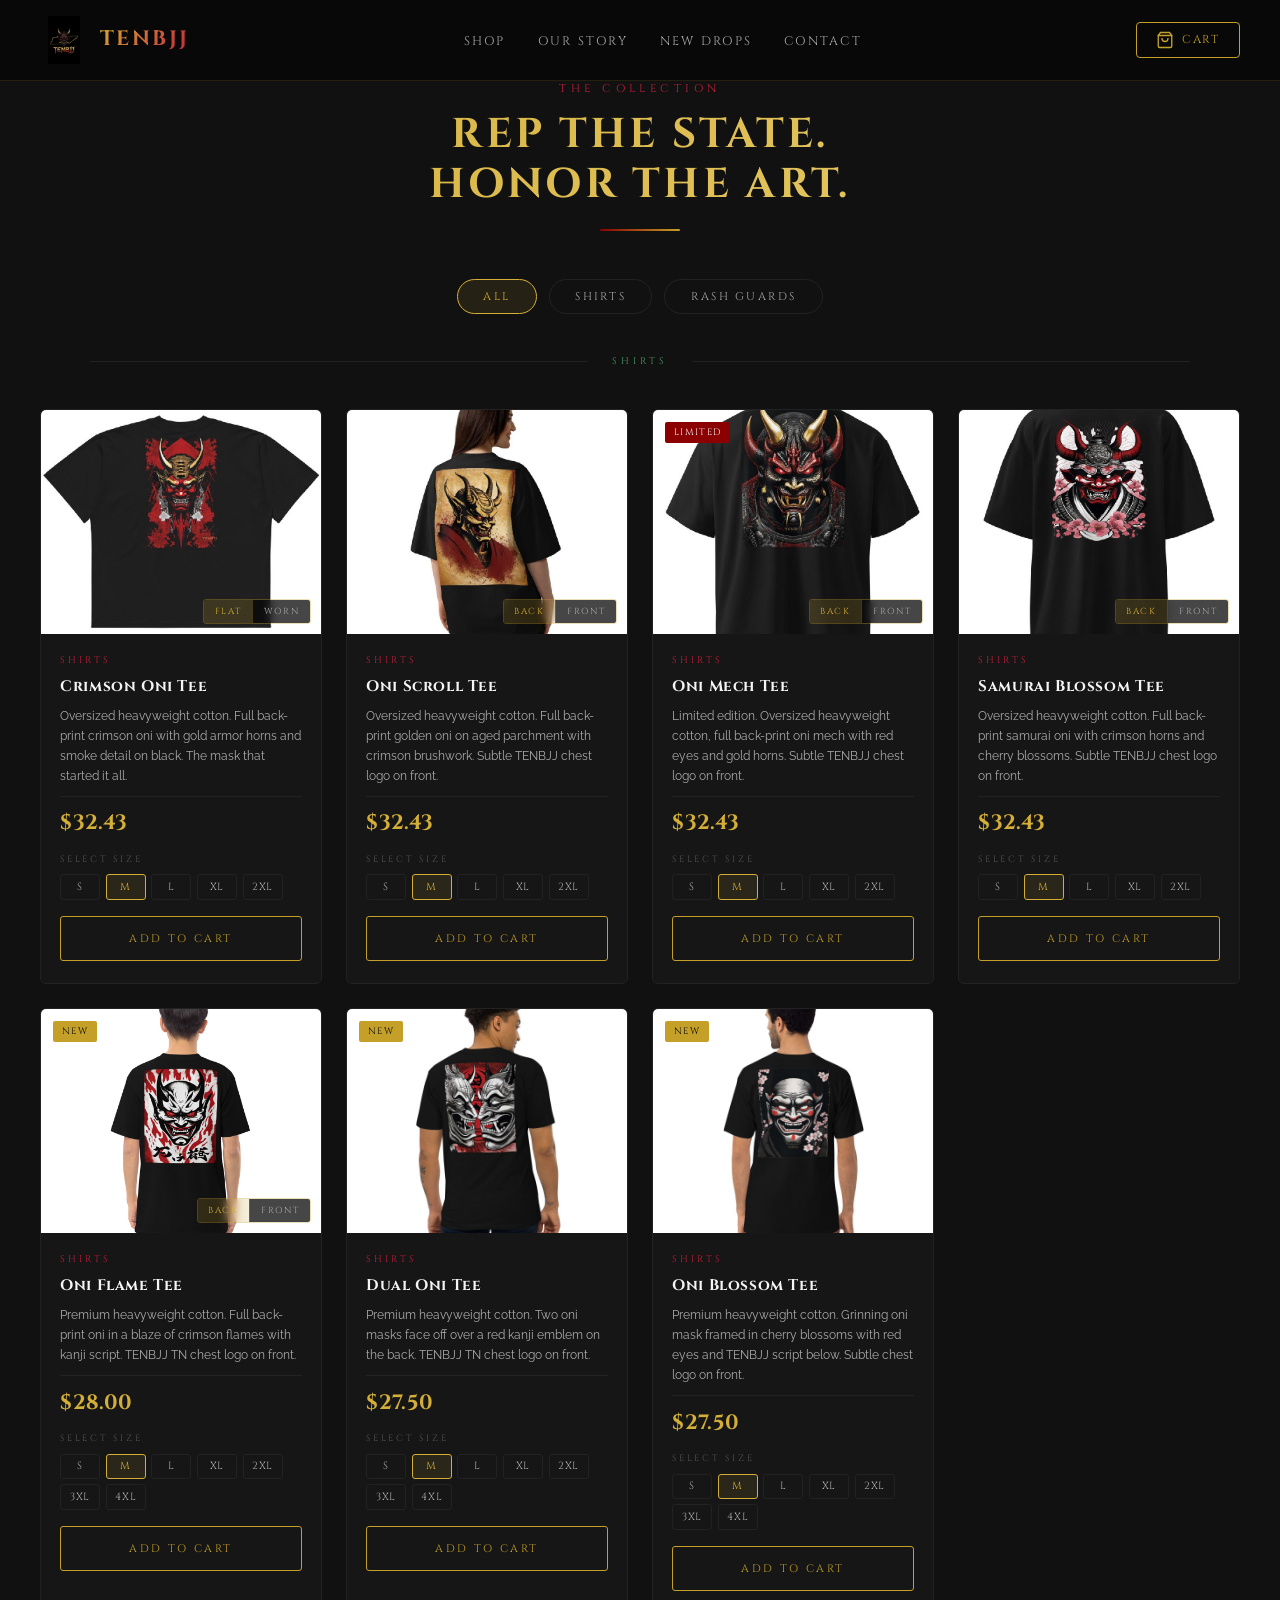
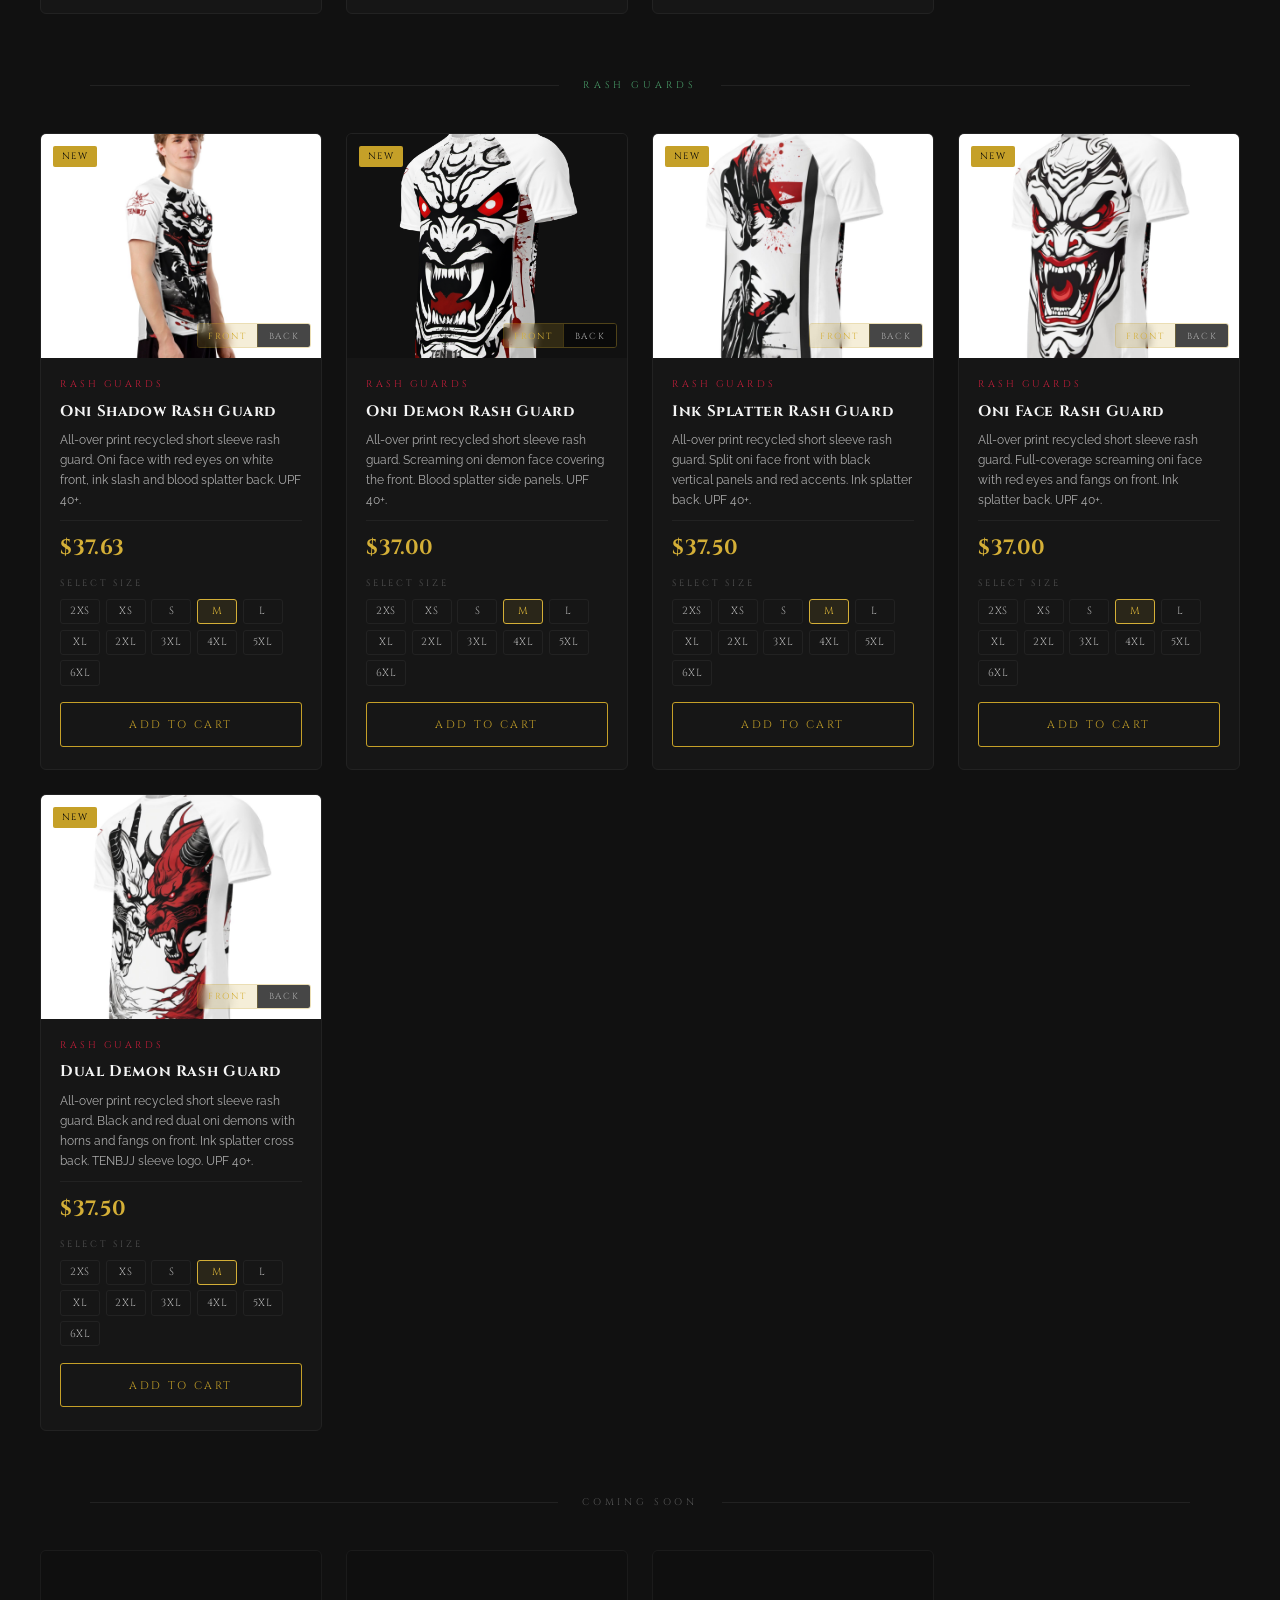
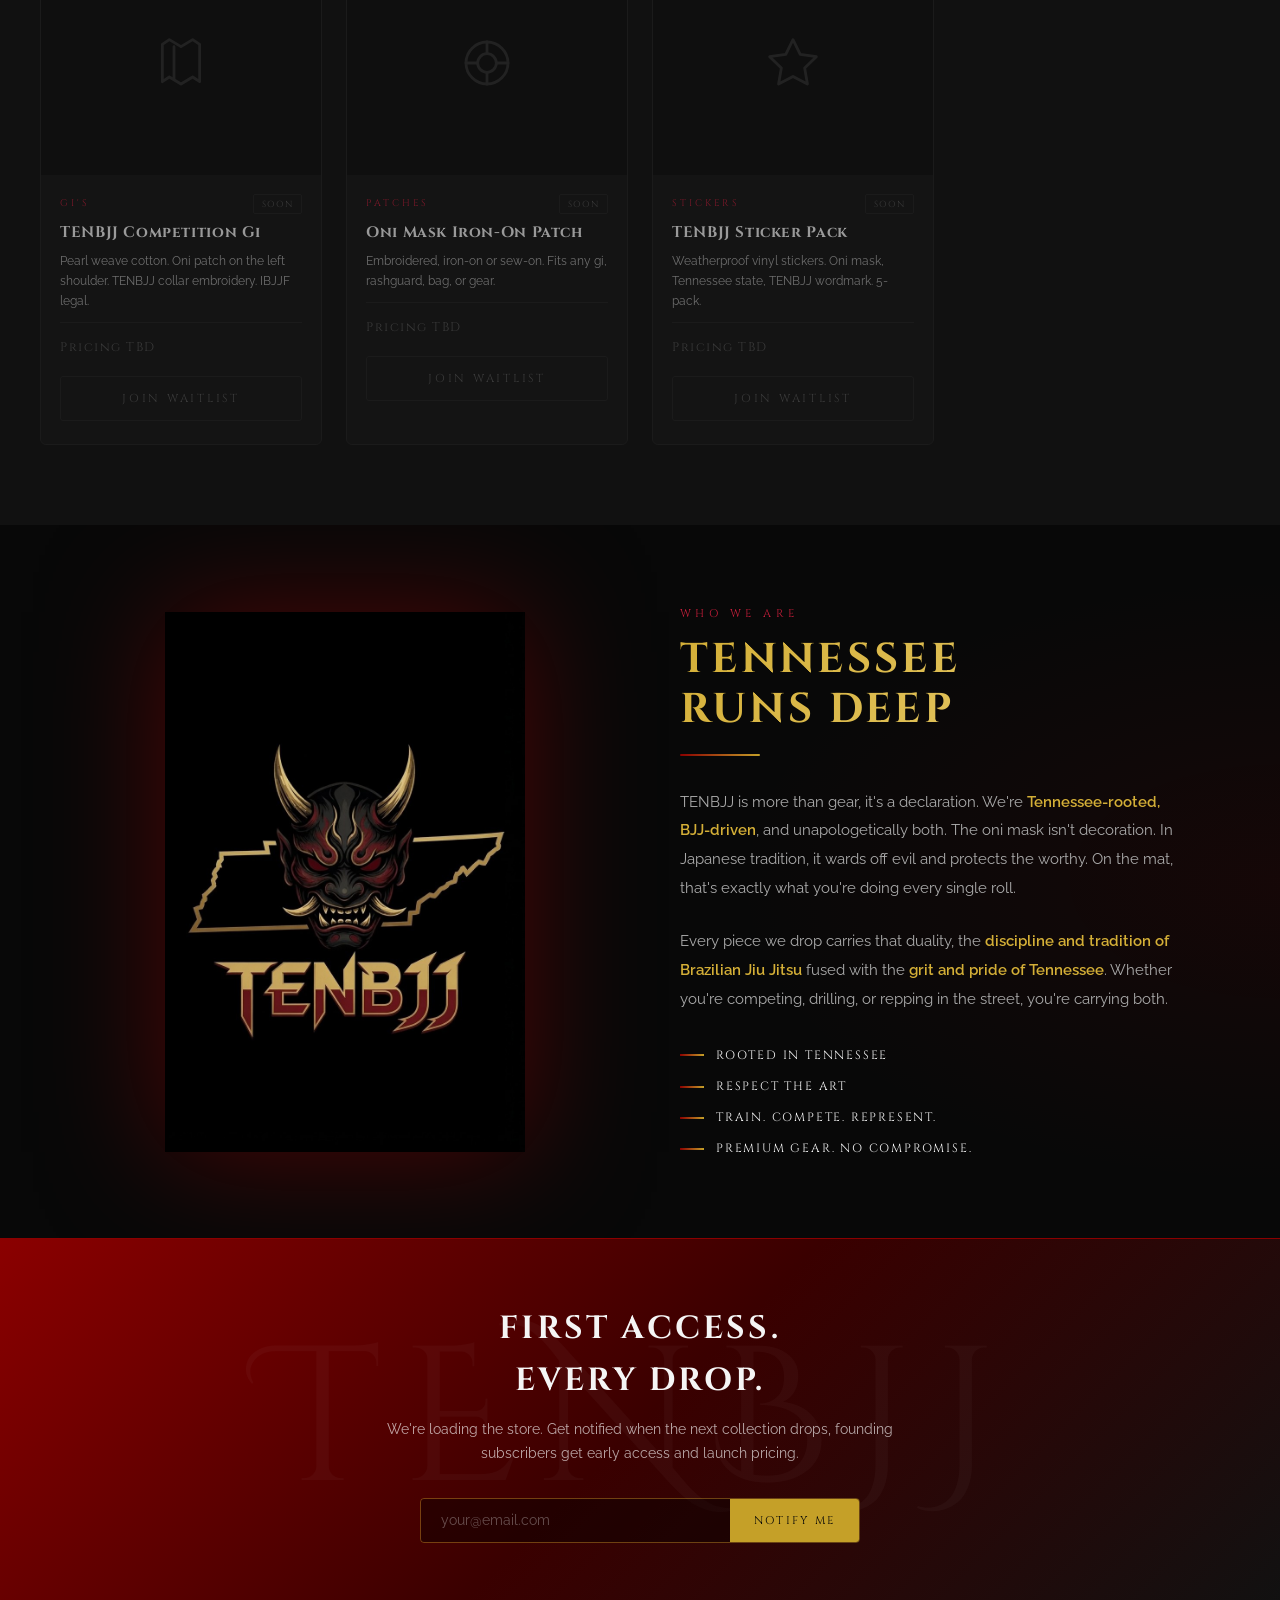
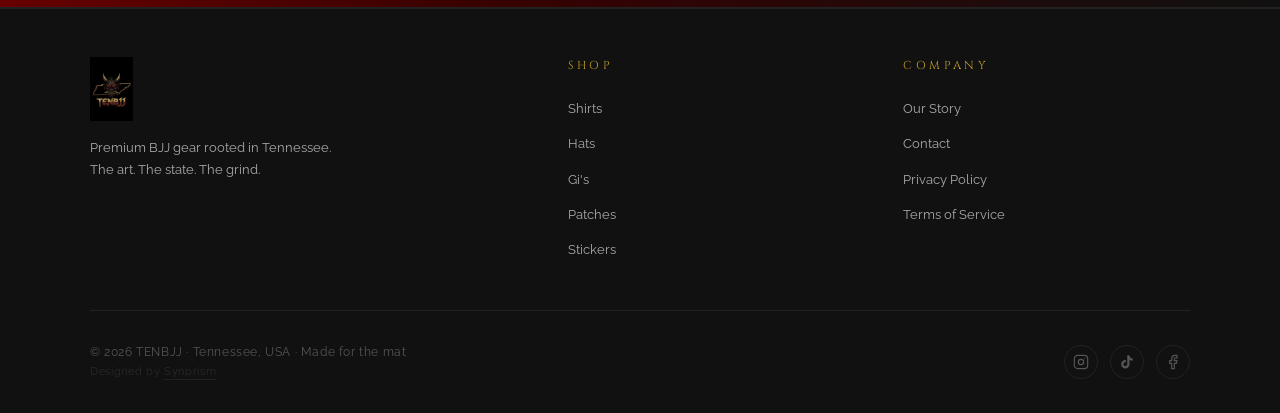
==== commit 598c768f: "Remove hero splash, drop countdown/urgency bar — products first on load, all items purchasable" ====
--- a/index.html
+++ b/index.html
@@ -195,28 +195,6 @@
   </nav>
 
   <!-- ═══════════════════════════════════════
-       HERO
-  ═══════════════════════════════════════ -->
-  <section class="hero" id="home">
-    <div class="hero-bg"></div>
-    <div class="hero-bg-lines"></div>
-    <div class="hero-content">
-      <h1 style="position:absolute;width:1px;height:1px;padding:0;margin:-1px;overflow:hidden;clip:rect(0,0,0,0);white-space:nowrap;border:0;">TENBJJ | Tennessee BJJ Apparel, Oni-Inspired Shirts, Gi and Gear for Brazilian Jiu Jitsu Practitioners</h1>
-      <img src="/assets/images/logo.jpg" alt="TENBJJ, Oni Mask over Tennessee" class="hero-logo" />
-      <div class="hero-divider"></div>
-      <p class="hero-tagline">Tennessee &bull; Brazilian Jiu Jitsu &bull; Est. 2025</p>
-      <p class="hero-sub">
-        Born in Tennessee. Forged through struggle.<br>
-        Gear that carries the spirit of the mat.
-      </p>
-      <div class="hero-cta-group">
-        <a href="#shop" class="btn btn-primary">Shop the Collection</a>
-        <a href="#story" class="btn btn-secondary">Our Story</a>
-      </div>
-    </div>
-  </section>
-
-  <!-- ═══════════════════════════════════════
        SHOP / PRODUCTS
   ═══════════════════════════════════════ -->
   <section class="products" id="shop">
@@ -233,24 +211,7 @@
       <button class="cat-pill" data-cat="rg" onclick="filterCat(this)">Rash Guards</button>
     </div>
 
-    <!-- New drop countdown (applies to ns1-ns3 + rg1-rg5) -->
-    <div class="urgency-bar urgency-bar-new fade-up" id="new-drop-bar">
-      <div class="urgency-inner">
-        <p class="urgency-headline">
-          <svg width="14" height="14" viewBox="0 0 24 24" fill="none" stroke="currentColor" stroke-width="2" stroke-linecap="round" stroke-linejoin="round" aria-hidden="true" style="display:inline;vertical-align:-2px;margin-right:6px;"><polygon points="13 2 3 14 12 14 11 22 21 10 12 10 13 2"/></svg>
-          New drop &mdash; available for <strong>14 days only</strong>. Closes July 20.
-        </p>
-        <div class="urgency-countdown" id="new-drop-countdown">
-          <div class="countdown-unit"><span class="countdown-num" id="nd-days">--</span><span class="countdown-label">Days</span></div>
-          <div class="countdown-sep">:</div>
-          <div class="countdown-unit"><span class="countdown-num" id="nd-hours">--</span><span class="countdown-label">Hours</span></div>
-          <div class="countdown-sep">:</div>
-          <div class="countdown-unit"><span class="countdown-num" id="nd-mins">--</span><span class="countdown-label">Min</span></div>
-          <div class="countdown-sep">:</div>
-          <div class="countdown-unit"><span class="countdown-num" id="nd-secs">--</span><span class="countdown-label">Sec</span></div>
-        </div>
-      </div>
-    </div>
+    <h1 style="position:absolute;width:1px;height:1px;padding:0;margin:-1px;overflow:hidden;clip:rect(0,0,0,0);white-space:nowrap;border:0;">TENBJJ | Tennessee BJJ Apparel, Oni-Inspired Shirts, Gi and Gear for Brazilian Jiu Jitsu Practitioners</h1>
 
     <!-- ── SHIRTS ──────────────────────────────────────────── -->
     <div class="band-label fade-up" id="label-shirts">
@@ -387,7 +348,7 @@
       </article>
 
       <!-- NS1 — Oni Flame Tee (New Drop) -->
-      <article class="product-card fade-up new-drop-card" data-product="ns1" data-selected-size="M">
+      <article class="product-card fade-up" data-product="ns1" data-selected-size="M">
         <div class="product-img-wrap d3-img-wrap" id="ns1-wrap">
           <img src="/assets/images/ns1/back-worn.jpg" alt="TENBJJ Oni Flame Tee, Back" loading="lazy" class="d3-img active" id="ns1-back">
           <img src="/assets/images/ns1/front-worn.jpg" alt="TENBJJ Oni Flame Tee, Front" loading="lazy" class="d3-img" id="ns1-front">
@@ -416,12 +377,12 @@
               <button class="size-pill" data-size="4XL" data-price="34.00" onclick="selectSize(this,'ns1')">4XL</button>
             </div>
           </div>
-          <button class="add-to-cart-btn new-drop-btn" onclick="addToCart('ns1', this)">Add to Cart</button>
+          <button class="add-to-cart-btn" onclick="addToCart('ns1', this)">Add to Cart</button>
         </div>
       </article>
 
       <!-- NS2 — Dual Oni Tee (New Drop) -->
-      <article class="product-card fade-up new-drop-card" data-product="ns2" data-selected-size="M">
+      <article class="product-card fade-up" data-product="ns2" data-selected-size="M">
         <div class="product-img-wrap d3-img-wrap" id="ns2-wrap">
           <img src="/assets/images/ns2/back-worn.jpg" alt="TENBJJ Dual Oni Tee, Back" loading="lazy" class="d3-img active" id="ns2-back">
           <span class="product-badge product-badge-new">New</span>
@@ -445,12 +406,12 @@
               <button class="size-pill" data-size="4XL" data-price="33.00" onclick="selectSize(this,'ns2')">4XL</button>
             </div>
           </div>
-          <button class="add-to-cart-btn new-drop-btn" onclick="addToCart('ns2', this)">Add to Cart</button>
+          <button class="add-to-cart-btn" onclick="addToCart('ns2', this)">Add to Cart</button>
         </div>
       </article>
 
       <!-- NS3 — Oni Blossom Tee (New Drop) -->
-      <article class="product-card fade-up new-drop-card" data-product="ns3" data-selected-size="M">
+      <article class="product-card fade-up" data-product="ns3" data-selected-size="M">
         <div class="product-img-wrap d3-img-wrap" id="ns3-wrap">
           <img src="/assets/images/ns3/back-worn.jpg" alt="TENBJJ Oni Blossom Tee, Back" loading="lazy" class="d3-img active" id="ns3-back">
           <span class="product-badge product-badge-new">New</span>
@@ -474,7 +435,7 @@
               <button class="size-pill" data-size="4XL" data-price="34.00" onclick="selectSize(this,'ns3')">4XL</button>
             </div>
           </div>
-          <button class="add-to-cart-btn new-drop-btn" onclick="addToCart('ns3', this)">Add to Cart</button>
+          <button class="add-to-cart-btn" onclick="addToCart('ns3', this)">Add to Cart</button>
         </div>
       </article>
 
@@ -490,7 +451,7 @@
     <div class="products-grid" id="grid-rg">
 
       <!-- RG1 — Oni Shadow Rash Guard -->
-      <article class="product-card fade-up new-drop-card" data-product="rg1" data-selected-size="M">
+      <article class="product-card fade-up" data-product="rg1" data-selected-size="M">
         <div class="product-img-wrap d3-img-wrap" id="rg1-wrap">
           <img src="/assets/images/rg1/front-worn.jpg" alt="TENBJJ Oni Shadow Rash Guard, Front" loading="lazy" class="d3-img active" id="rg1-front">
           <img src="/assets/images/rg1/back-worn.jpg" alt="TENBJJ Oni Shadow Rash Guard, Back" loading="lazy" class="d3-img" id="rg1-back">
@@ -523,12 +484,12 @@
               <button class="size-pill" data-size="6XL" data-price="47.63" onclick="selectSize(this,'rg1')">6XL</button>
             </div>
           </div>
-          <button class="add-to-cart-btn new-drop-btn" onclick="addToCart('rg1', this)">Add to Cart</button>
+          <button class="add-to-cart-btn" onclick="addToCart('rg1', this)">Add to Cart</button>
         </div>
       </article>
 
       <!-- RG2 — Oni Demon Rash Guard -->
-      <article class="product-card fade-up new-drop-card" data-product="rg2" data-selected-size="M">
+      <article class="product-card fade-up" data-product="rg2" data-selected-size="M">
         <div class="product-img-wrap d3-img-wrap" id="rg2-wrap">
           <img src="/assets/images/rg2/front-worn.png" alt="TENBJJ Oni Demon Rash Guard, Front" loading="lazy" class="d3-img active" id="rg2-front">
           <img src="/assets/images/rg2/back-worn.png" alt="TENBJJ Oni Demon Rash Guard, Back" loading="lazy" class="d3-img" id="rg2-back">
@@ -561,12 +522,12 @@
               <button class="size-pill" data-size="6XL" data-price="47.00" onclick="selectSize(this,'rg2')">6XL</button>
             </div>
           </div>
-          <button class="add-to-cart-btn new-drop-btn" onclick="addToCart('rg2', this)">Add to Cart</button>
+          <button class="add-to-cart-btn" onclick="addToCart('rg2', this)">Add to Cart</button>
         </div>
       </article>
 
       <!-- RG3 — Ink Splatter Rash Guard -->
-      <article class="product-card fade-up new-drop-card" data-product="rg3" data-selected-size="M">
+      <article class="product-card fade-up" data-product="rg3" data-selected-size="M">
         <div class="product-img-wrap d3-img-wrap" id="rg3-wrap">
           <img src="/assets/images/rg3/front-worn.jpg" alt="TENBJJ Ink Splatter Rash Guard, Front" loading="lazy" class="d3-img active" id="rg3-front">
           <img src="/assets/images/rg3/back-worn.jpg" alt="TENBJJ Ink Splatter Rash Guard, Back" loading="lazy" class="d3-img" id="rg3-back">
@@ -599,12 +560,12 @@
               <button class="size-pill" data-size="6XL" data-price="47.50" onclick="selectSize(this,'rg3')">6XL</button>
             </div>
           </div>
-          <button class="add-to-cart-btn new-drop-btn" onclick="addToCart('rg3', this)">Add to Cart</button>
+          <button class="add-to-cart-btn" onclick="addToCart('rg3', this)">Add to Cart</button>
         </div>
       </article>
 
       <!-- RG4 — Oni Face Rash Guard -->
-      <article class="product-card fade-up new-drop-card" data-product="rg4" data-selected-size="M">
+      <article class="product-card fade-up" data-product="rg4" data-selected-size="M">
         <div class="product-img-wrap d3-img-wrap" id="rg4-wrap">
           <img src="/assets/images/rg4/front-worn.jpg" alt="TENBJJ Oni Face Rash Guard, Front" loading="lazy" class="d3-img active" id="rg4-front">
           <img src="/assets/images/rg4/back-worn.jpg" alt="TENBJJ Oni Face Rash Guard, Back" loading="lazy" class="d3-img" id="rg4-back">
@@ -637,12 +598,12 @@
               <button class="size-pill" data-size="6XL" data-price="47.00" onclick="selectSize(this,'rg4')">6XL</button>
             </div>
           </div>
-          <button class="add-to-cart-btn new-drop-btn" onclick="addToCart('rg4', this)">Add to Cart</button>
+          <button class="add-to-cart-btn" onclick="addToCart('rg4', this)">Add to Cart</button>
         </div>
       </article>
 
       <!-- RG5 — Dual Demon Rash Guard -->
-      <article class="product-card fade-up new-drop-card" data-product="rg5" data-selected-size="M">
+      <article class="product-card fade-up" data-product="rg5" data-selected-size="M">
         <div class="product-img-wrap d3-img-wrap" id="rg5-wrap">
           <img src="/assets/images/rg5/front-worn.jpg" alt="TENBJJ Dual Demon Rash Guard, Front" loading="lazy" class="d3-img active" id="rg5-front">
           <img src="/assets/images/rg5/back-worn.jpg" alt="TENBJJ Dual Demon Rash Guard, Back" loading="lazy" class="d3-img" id="rg5-back">
@@ -675,7 +636,7 @@
               <button class="size-pill" data-size="6XL" data-price="47.50" onclick="selectSize(this,'rg5')">6XL</button>
             </div>
           </div>
-          <button class="add-to-cart-btn new-drop-btn" onclick="addToCart('rg5', this)">Add to Cart</button>
+          <button class="add-to-cart-btn" onclick="addToCart('rg5', this)">Add to Cart</button>
         </div>
       </article>
 
@@ -807,7 +768,7 @@
         founding subscribers get early access and launch pricing.
       </p>
       <form class="notify-form" id="notify-form" action="https://api.web3forms.com/submit" method="POST">
-        <input type="hidden" name="access_key" value="YOUR_WEB3FORMS_KEY_HERE" />
+        <input type="hidden" name="access_key" value="393febfe-46c0-4453-8523-3c67eee8a12f" />
         <input type="hidden" name="subject" value="TENBJJ, New Drop Notification Signup" />
         <input type="hidden" name="redirect" value="https://tenbjj.com?subscribed=1" />
         <input class="notify-input" type="email" name="email" placeholder="your@email.com" required autocomplete="email" />
@@ -1121,29 +1082,6 @@
     if (cat !== 'all') document.getElementById('shop').scrollIntoView({ behavior: 'smooth', block: 'start' });
   }
 
-  /* ── New drop countdown ──────────────────────────────── */
-  const NEW_DROP_END = new Date('2026-07-20T04:00:00Z');
-  function pad(n) { return String(n).padStart(2, '0'); }
-  function tickNewDrop() {
-    const diff = NEW_DROP_END - new Date();
-    if (diff <= 0) {
-      document.getElementById('new-drop-bar').classList.add('urgency-expired');
-      document.querySelectorAll('.new-drop-btn').forEach(btn => {
-        btn.disabled = true; btn.textContent = 'Drop Ended'; btn.classList.add('expired');
-      });
-      document.getElementById('new-drop-countdown').innerHTML =
-        '<span class="urgency-expired-msg">This drop has ended.</span>';
-      return;
-    }
-    document.getElementById('nd-days').textContent  = Math.floor(diff / 86400000);
-    document.getElementById('nd-hours').textContent = pad(Math.floor((diff % 86400000) / 3600000));
-    document.getElementById('nd-mins').textContent  = pad(Math.floor((diff % 3600000)  / 60000));
-    document.getElementById('nd-secs').textContent  = pad(Math.floor((diff % 60000)    / 1000));
-    if (diff < 86400000) document.getElementById('new-drop-bar').classList.add('urgency-critical');
-    setTimeout(tickNewDrop, 1000);
-  }
-  tickNewDrop();
-
   // Init badge on page load
   updateBadge();
   </script>
--- a/css/style.css
+++ b/css/style.css
@@ -7,28 +7,31 @@
 
 /* ── TOKENS ─────────────────────────────────────────────── */
 :root {
-  --black:       #080808;
-  --black-soft:  #111111;
-  --black-card:  #161616;
-  --black-border:#222222;
-  --crimson:     #8B0000;
-  --crimson-mid: #c41e3a;
-  --crimson-glow:#e0142a;
-  --gold:        #C5A028;
-  --gold-bright: #D4AF37;
-  --gold-pale:   #e8cc6e;
-  --white:       #f5f5f5;
-  --grey:        #aaaaaa;
-  --grey-dark:   #555555;
+  --black:        #080808;
+  --black-soft:   #111111;
+  --black-card:   #161616;
+  --black-border: #222222;
+  --crimson:      #8B0000;
+  --crimson-mid:  #c41e3a;
+  --crimson-glow: #e0142a;
+  --gold:         #C5A028;
+  --gold-bright:  #D4AF37;
+  --gold-pale:    #e8cc6e;
+  --white:        #f5f5f5;
+  --grey:         #aaaaaa;
+  --grey-dark:    #555555;
+  --green-live:   #4a9e6a;
 
   --font-display: 'Cinzel Decorative', serif;
   --font-heading: 'Cinzel', serif;
   --font-body:    'Raleway', sans-serif;
 
-  --radius: 4px;
-  --transition: 0.3s ease;
-  --glow-gold: 0 0 20px rgba(197,160,40,0.4);
-  --glow-crimson: 0 0 20px rgba(196,30,58,0.5);
+  --radius:        4px;
+  --transition:    0.3s ease;
+  --glow-gold:     0 0 20px rgba(197,160,40,0.4);
+  --glow-crimson:  0 0 20px rgba(196,30,58,0.5);
+
+  --drawer-width: 420px;
 }
 
 /* ── RESET ──────────────────────────────────────────────── */
@@ -42,6 +45,7 @@
   line-height: 1.6;
   overflow-x: hidden;
 }
+body.cart-open { overflow: hidden; }
 img { display: block; max-width: 100%; }
 a { color: inherit; text-decoration: none; }
 ul { list-style: none; }
@@ -55,7 +59,7 @@
 .nav {
   position: fixed;
   top: 0; left: 0; right: 0;
-  z-index: 1000;
+  z-index: 900;
   display: flex;
   align-items: center;
   justify-content: space-between;
@@ -69,16 +73,8 @@
   border-bottom-color: rgba(197,160,40,0.35);
   box-shadow: 0 4px 30px rgba(0,0,0,0.6);
 }
-.nav-logo {
-  display: flex;
-  align-items: center;
-  gap: 0.75rem;
-}
-.nav-logo img {
-  height: 48px;
-  width: 48px;
-  object-fit: contain;
-}
+.nav-logo { display: flex; align-items: center; gap: 0.75rem; }
+.nav-logo img { height: 48px; width: 48px; object-fit: contain; }
 .nav-logo-text {
   font-family: var(--font-heading);
   font-weight: 700;
@@ -89,11 +85,7 @@
   -webkit-text-fill-color: transparent;
   background-clip: text;
 }
-.nav-links {
-  display: flex;
-  gap: 2rem;
-  align-items: center;
-}
+.nav-links { display: flex; gap: 2rem; align-items: center; }
 .nav-links a {
   font-family: var(--font-heading);
   font-size: 0.78rem;
@@ -114,25 +106,56 @@
 }
 .nav-links a:hover { color: var(--gold-bright); }
 .nav-links a:hover::after { transform: scaleX(1); }
-.nav-cart {
-  display: flex;
-  align-items: center;
-  gap: 0.4rem;
+
+/* Cart button in nav */
+.nav-cart-btn {
+  position: relative;
+  display: flex;
+  align-items: center;
+  gap: 0.5rem;
   padding: 0.5rem 1.2rem;
   border: 1px solid var(--gold);
   border-radius: var(--radius);
+  background: transparent;
   font-family: var(--font-heading);
   font-size: 0.72rem;
   letter-spacing: 0.15em;
+  text-transform: uppercase;
   color: var(--gold);
   cursor: pointer;
   transition: all var(--transition);
 }
-.nav-cart:hover {
+.nav-cart-btn:hover {
   background: var(--gold);
   color: var(--black);
   box-shadow: var(--glow-gold);
 }
+.nav-cart-label { line-height: 1; }
+.cart-badge {
+  display: none;
+  min-width: 18px;
+  height: 18px;
+  background: var(--crimson-mid);
+  color: var(--white);
+  font-family: var(--font-heading);
+  font-size: 0.55rem;
+  letter-spacing: 0;
+  font-weight: 700;
+  border-radius: 99px;
+  align-items: center;
+  justify-content: center;
+  padding: 0 4px;
+  line-height: 1;
+  transition: transform 0.2s;
+}
+.cart-badge.visible {
+  display: flex;
+}
+.nav-cart-btn:hover .cart-badge {
+  background: var(--black);
+  color: var(--crimson-mid);
+}
+
 .nav-hamburger {
   display: none;
   flex-direction: column;
@@ -142,11 +165,246 @@
 }
 .nav-hamburger span {
   display: block;
-  width: 24px;
-  height: 2px;
+  width: 24px; height: 2px;
   background: var(--gold);
   transition: var(--transition);
 }
+
+/* ── CART OVERLAY & DRAWER ───────────────────────────────── */
+.cart-overlay {
+  position: fixed;
+  inset: 0;
+  background: rgba(0,0,0,0.65);
+  z-index: 1000;
+  opacity: 0;
+  pointer-events: none;
+  transition: opacity 0.3s ease;
+  backdrop-filter: blur(2px);
+}
+.cart-overlay.open {
+  opacity: 1;
+  pointer-events: auto;
+}
+
+.cart-drawer {
+  position: fixed;
+  top: 0; right: 0; bottom: 0;
+  width: min(var(--drawer-width), 100vw);
+  background: #0f0f0f;
+  border-left: 1px solid var(--black-border);
+  z-index: 1001;
+  display: flex;
+  flex-direction: column;
+  transform: translateX(100%);
+  transition: transform 0.35s cubic-bezier(0.4, 0, 0.2, 1);
+  overflow: hidden;
+}
+.cart-drawer.open {
+  transform: translateX(0);
+}
+
+.cart-header {
+  display: flex;
+  align-items: center;
+  justify-content: space-between;
+  padding: 1.4rem 1.5rem;
+  border-bottom: 1px solid var(--black-border);
+  flex-shrink: 0;
+}
+.cart-title {
+  font-family: var(--font-heading);
+  font-size: 0.85rem;
+  letter-spacing: 0.3em;
+  text-transform: uppercase;
+  color: var(--gold-bright);
+  font-weight: 600;
+}
+.cart-close {
+  background: transparent;
+  border: none;
+  color: var(--grey);
+  cursor: pointer;
+  padding: 4px;
+  display: flex;
+  align-items: center;
+  transition: color var(--transition);
+}
+.cart-close:hover { color: var(--white); }
+
+/* Cart items list */
+.cart-items {
+  flex: 1;
+  overflow-y: auto;
+  padding: 1rem 1.5rem;
+  display: flex;
+  flex-direction: column;
+  gap: 1rem;
+}
+.cart-items::-webkit-scrollbar { width: 4px; }
+.cart-items::-webkit-scrollbar-track { background: transparent; }
+.cart-items::-webkit-scrollbar-thumb { background: var(--black-border); border-radius: 2px; }
+
+.cart-empty {
+  display: flex;
+  flex-direction: column;
+  align-items: center;
+  justify-content: center;
+  height: 100%;
+  text-align: center;
+  color: var(--grey-dark);
+  font-size: 0.85rem;
+  gap: 0.5rem;
+  padding: 2rem 0;
+}
+
+/* Individual cart item */
+.cart-item {
+  display: grid;
+  grid-template-columns: 64px 1fr auto;
+  gap: 0.85rem;
+  align-items: start;
+  padding-bottom: 1rem;
+  border-bottom: 1px solid var(--black-border);
+}
+.cart-item:last-child { border-bottom: none; padding-bottom: 0; }
+.cart-item-img {
+  width: 64px;
+  height: 64px;
+  object-fit: cover;
+  border-radius: 3px;
+  border: 1px solid var(--black-border);
+}
+.cart-item-info { display: flex; flex-direction: column; gap: 0.25rem; }
+.cart-item-name {
+  font-family: var(--font-heading);
+  font-size: 0.75rem;
+  letter-spacing: 0.04em;
+  color: var(--white);
+  line-height: 1.3;
+}
+.cart-item-meta {
+  font-size: 0.72rem;
+  color: var(--grey-dark);
+  letter-spacing: 0.06em;
+}
+.cart-item-price {
+  font-family: var(--font-heading);
+  font-size: 0.82rem;
+  color: var(--gold-bright);
+  margin-top: 0.2rem;
+}
+.cart-item-controls {
+  display: flex;
+  flex-direction: column;
+  align-items: center;
+  gap: 0.35rem;
+}
+.qty-btn {
+  width: 24px; height: 24px;
+  background: var(--black-card);
+  border: 1px solid var(--black-border);
+  border-radius: 3px;
+  color: var(--grey);
+  cursor: pointer;
+  display: flex;
+  align-items: center;
+  justify-content: center;
+  transition: border-color 0.15s, color 0.15s;
+}
+.qty-btn:hover { border-color: var(--gold); color: var(--gold); }
+.qty-display {
+  font-family: var(--font-heading);
+  font-size: 0.75rem;
+  color: var(--white);
+  min-width: 20px;
+  text-align: center;
+}
+.remove-btn {
+  width: 24px; height: 24px;
+  background: transparent;
+  border: none;
+  color: var(--grey-dark);
+  cursor: pointer;
+  display: flex;
+  align-items: center;
+  justify-content: center;
+  transition: color var(--transition);
+  margin-top: 0.25rem;
+}
+.remove-btn:hover { color: var(--crimson-mid); }
+
+/* Cart footer */
+.cart-footer {
+  border-top: 1px solid var(--black-border);
+  padding: 1.25rem 1.5rem 1.5rem;
+  flex-shrink: 0;
+  display: flex;
+  flex-direction: column;
+  gap: 0.75rem;
+}
+.cart-subtotal {
+  display: flex;
+  justify-content: space-between;
+  align-items: baseline;
+}
+.cart-subtotal-label {
+  font-family: var(--font-heading);
+  font-size: 0.7rem;
+  letter-spacing: 0.25em;
+  text-transform: uppercase;
+  color: var(--grey);
+}
+.cart-subtotal-amount {
+  font-family: var(--font-heading);
+  font-size: 1.2rem;
+  font-weight: 700;
+  color: var(--gold-bright);
+}
+.cart-shipping-note {
+  font-size: 0.72rem;
+  color: var(--grey-dark);
+  text-align: center;
+  letter-spacing: 0.04em;
+}
+.cart-checkout-btn {
+  width: 100%;
+  padding: 1rem;
+  background: linear-gradient(135deg, var(--crimson), var(--crimson-mid));
+  border: none;
+  border-radius: 3px;
+  color: var(--white);
+  font-family: var(--font-heading);
+  font-size: 0.75rem;
+  letter-spacing: 0.22em;
+  text-transform: uppercase;
+  cursor: pointer;
+  transition: background 0.25s, box-shadow 0.25s, transform 0.15s;
+}
+.cart-checkout-btn:hover {
+  background: linear-gradient(135deg, var(--crimson-mid), var(--crimson-glow));
+  box-shadow: 0 4px 20px rgba(139,0,0,0.5);
+  transform: translateY(-1px);
+}
+.cart-checkout-btn:disabled {
+  opacity: 0.5;
+  cursor: not-allowed;
+  transform: none;
+}
+.cart-continue-btn {
+  width: 100%;
+  padding: 0.7rem;
+  background: transparent;
+  border: 1px solid var(--black-border);
+  border-radius: 3px;
+  color: var(--grey-dark);
+  font-family: var(--font-heading);
+  font-size: 0.65rem;
+  letter-spacing: 0.2em;
+  text-transform: uppercase;
+  cursor: pointer;
+  transition: border-color 0.2s, color 0.2s;
+}
+.cart-continue-btn:hover { border-color: var(--grey-dark); color: var(--grey); }
 
 /* ── HERO ────────────────────────────────────────────────── */
 .hero {
@@ -161,8 +419,7 @@
   overflow: hidden;
 }
 .hero-bg {
-  position: absolute;
-  inset: 0;
+  position: absolute; inset: 0;
   background:
     radial-gradient(ellipse 60% 50% at 50% 60%, rgba(139,0,0,0.18) 0%, transparent 70%),
     radial-gradient(ellipse 80% 80% at 50% 100%, rgba(197,160,40,0.06) 0%, transparent 60%),
@@ -170,8 +427,7 @@
   z-index: 0;
 }
 .hero-bg-lines {
-  position: absolute;
-  inset: 0;
+  position: absolute; inset: 0;
   background-image:
     linear-gradient(rgba(197,160,40,0.04) 1px, transparent 1px),
     linear-gradient(90deg, rgba(197,160,40,0.04) 1px, transparent 1px);
@@ -179,16 +435,11 @@
   z-index: 0;
 }
 .hero-content {
-  position: relative;
-  z-index: 1;
-  display: flex;
-  flex-direction: column;
-  align-items: center;
-  gap: 1.5rem;
+  position: relative; z-index: 1;
+  display: flex; flex-direction: column; align-items: center; gap: 1.5rem;
 }
 .hero-logo {
-  width: min(340px, 70vw);
-  height: auto;
+  width: min(340px, 70vw); height: auto;
   filter: drop-shadow(0 0 40px rgba(139,0,0,0.6)) drop-shadow(0 0 80px rgba(139,0,0,0.3));
   animation: heroFloat 6s ease-in-out infinite;
 }
@@ -199,50 +450,34 @@
 .hero-tagline {
   font-family: var(--font-heading);
   font-size: clamp(0.75rem, 2vw, 1rem);
-  letter-spacing: 0.4em;
-  text-transform: uppercase;
-  color: var(--gold);
-  margin-top: 0.5rem;
+  letter-spacing: 0.4em; text-transform: uppercase;
+  color: var(--gold); margin-top: 0.5rem;
 }
 .hero-sub {
   font-family: var(--font-body);
   font-size: clamp(0.85rem, 1.5vw, 1rem);
-  color: var(--grey);
-  letter-spacing: 0.06em;
-  max-width: 480px;
-  line-height: 1.8;
+  color: var(--grey); letter-spacing: 0.06em;
+  max-width: 480px; line-height: 1.8;
 }
 .hero-divider {
-  width: 120px;
-  height: 1px;
+  width: 120px; height: 1px;
   background: linear-gradient(90deg, transparent, var(--gold), transparent);
   margin: 0.5rem auto;
 }
 .hero-cta-group {
-  display: flex;
-  gap: 1rem;
-  flex-wrap: wrap;
-  justify-content: center;
-  margin-top: 1rem;
+  display: flex; gap: 1rem; flex-wrap: wrap;
+  justify-content: center; margin-top: 1rem;
 }
 .btn {
   font-family: var(--font-heading);
-  font-size: 0.75rem;
-  letter-spacing: 0.2em;
-  text-transform: uppercase;
-  padding: 0.85rem 2rem;
-  border-radius: var(--radius);
-  cursor: pointer;
-  transition: all var(--transition);
-  border: none;
-  display: inline-flex;
-  align-items: center;
-  gap: 0.5rem;
+  font-size: 0.75rem; letter-spacing: 0.2em; text-transform: uppercase;
+  padding: 0.85rem 2rem; border-radius: var(--radius);
+  cursor: pointer; transition: all var(--transition); border: none;
+  display: inline-flex; align-items: center; gap: 0.5rem;
 }
 .btn-primary {
   background: linear-gradient(135deg, var(--crimson), var(--crimson-mid));
-  color: var(--white);
-  border: 1px solid var(--crimson-mid);
+  color: var(--white); border: 1px solid var(--crimson-mid);
 }
 .btn-primary:hover {
   background: linear-gradient(135deg, var(--crimson-mid), var(--crimson-glow));
@@ -250,459 +485,497 @@
   transform: translateY(-2px);
 }
 .btn-secondary {
-  background: transparent;
-  color: var(--gold);
-  border: 1px solid var(--gold);
+  background: transparent; color: var(--gold); border: 1px solid var(--gold);
 }
 .btn-secondary:hover {
-  background: var(--gold);
-  color: var(--black);
-  box-shadow: var(--glow-gold);
-  transform: translateY(-2px);
+  background: var(--gold); color: var(--black);
+  box-shadow: var(--glow-gold); transform: translateY(-2px);
 }
 
 /* ── SECTION SCAFFOLDING ────────────────────────────────── */
-section {
-  padding: 5rem 2rem;
-}
-.section-header {
-  text-align: center;
-  margin-bottom: 3.5rem;
-}
+section { padding: 5rem 2rem; }
+.section-header { text-align: center; margin-bottom: 3rem; }
 .section-eyebrow {
   font-family: var(--font-heading);
-  font-size: 0.7rem;
-  letter-spacing: 0.4em;
-  text-transform: uppercase;
-  color: var(--crimson-mid);
-  margin-bottom: 0.75rem;
+  font-size: 0.7rem; letter-spacing: 0.4em; text-transform: uppercase;
+  color: var(--crimson-mid); margin-bottom: 0.75rem;
 }
 .section-title {
   font-family: var(--font-heading);
-  font-size: clamp(1.6rem, 4vw, 2.6rem);
-  font-weight: 700;
-  letter-spacing: 0.08em;
-  text-transform: uppercase;
+  font-size: clamp(1.6rem, 4vw, 2.6rem); font-weight: 700;
+  letter-spacing: 0.08em; text-transform: uppercase;
   background: linear-gradient(135deg, var(--gold-bright), var(--gold-pale));
-  -webkit-background-clip: text;
-  -webkit-text-fill-color: transparent;
-  background-clip: text;
-  line-height: 1.2;
+  -webkit-background-clip: text; -webkit-text-fill-color: transparent;
+  background-clip: text; line-height: 1.2;
 }
 .section-rule {
-  width: 80px;
-  height: 2px;
+  width: 80px; height: 2px;
   background: linear-gradient(90deg, var(--crimson), var(--gold));
-  margin: 1.2rem auto 0;
-  border-radius: 2px;
-}
-
-/* ── FEATURED PRODUCTS ──────────────────────────────────── */
+  margin: 1.2rem auto 0; border-radius: 2px;
+}
+
+/* ── PRODUCTS SECTION ───────────────────────────────────── */
 .products { background: var(--black-soft); }
+
+.band-label {
+  display: flex; align-items: center; gap: 1.5rem;
+  max-width: 1100px; margin: 0 auto 2.5rem;
+}
+.band-label-lower { margin-top: 4rem; }
+.band-line { flex: 1; height: 1px; background: var(--black-border); }
+.band-text {
+  font-family: var(--font-heading);
+  font-size: 0.6rem; letter-spacing: 0.4em;
+  text-transform: uppercase; white-space: nowrap;
+}
+.band-live  { color: var(--green-live); }
+.band-soon  { color: var(--grey-dark); }
+
 .products-grid {
   display: grid;
-  grid-template-columns: repeat(auto-fill, minmax(280px, 1fr));
+  grid-template-columns: repeat(4, 1fr);
   gap: 1.5rem;
   max-width: 1200px;
   margin: 0 auto;
 }
+.products-grid-soon { opacity: 0.6; }
+.products-grid-soon:hover { opacity: 0.8; transition: opacity 0.3s; }
+
+/* Product card */
 .product-card {
   background: var(--black-card);
   border: 1px solid var(--black-border);
-  border-radius: var(--radius);
+  border-radius: 6px;
   overflow: hidden;
-  transition: all var(--transition);
+  display: flex; flex-direction: column;
+  transition: border-color 0.3s ease, box-shadow 0.3s ease, transform 0.2s ease;
+}
+.product-card:not(.product-card-soon):hover {
+  border-color: rgba(197,160,40,0.45);
+  box-shadow: 0 12px 40px rgba(0,0,0,0.5), 0 0 0 1px rgba(197,160,40,0.06);
+  transform: translateY(-3px);
+}
+
+/* Image */
+.product-img-wrap {
+  position: relative; aspect-ratio: 5 / 4;
+  overflow: hidden; background: #111;
+}
+.product-img-wrap img {
+  width: 100%; height: 100%;
+  object-fit: cover; transition: transform 0.5s ease;
+}
+.product-card:hover .product-img-wrap img { transform: scale(1.04); }
+
+.product-img-soon {
+  display: flex; align-items: center;
+  justify-content: center; background: #0e0e0e;
+}
+.soon-icon { width: 56px; height: 56px; color: var(--grey-dark); opacity: 0.45; }
+
+.product-badge {
+  position: absolute; top: 12px; left: 12px;
+  background: var(--crimson); color: var(--white);
+  font-family: var(--font-heading); font-size: 0.58rem;
+  letter-spacing: 0.15em; padding: 0.2rem 0.55rem;
+  border-radius: 2px; text-transform: uppercase;
+}
+
+/* Card body */
+.product-body {
+  padding: 1.2rem 1.2rem 1.4rem;
+  display: flex; flex-direction: column; gap: 0.55rem; flex: 1;
+}
+.product-meta-row { display: flex; align-items: center; justify-content: space-between; }
+.product-cat-label {
+  font-family: var(--font-heading);
+  font-size: 0.6rem; letter-spacing: 0.3em;
+  text-transform: uppercase; color: var(--crimson-mid);
+}
+.soon-tag {
+  font-family: var(--font-heading); font-size: 0.55rem;
+  letter-spacing: 0.2em; text-transform: uppercase;
+  color: var(--grey-dark); border: 1px solid var(--black-border);
+  padding: 0.12rem 0.45rem; border-radius: 2px;
+}
+.product-name {
+  font-family: var(--font-heading);
+  font-size: 0.95rem; font-weight: 700;
+  letter-spacing: 0.04em; color: var(--white); line-height: 1.3;
+}
+.product-desc { font-size: 0.78rem; color: var(--grey); line-height: 1.6; }
+
+.product-price-wrap {
+  padding-top: 0.65rem; border-top: 1px solid var(--black-border);
+  margin-top: 0.1rem;
+}
+.product-price {
+  font-family: var(--font-heading);
+  font-size: 1.3rem; font-weight: 700;
+  color: var(--gold-bright); letter-spacing: 0.02em; transition: color 0.2s;
+}
+.product-price-tbd {
+  font-size: 0.78rem; color: var(--grey-dark);
+  letter-spacing: 0.12em; font-weight: 400;
+}
+
+/* Size picker */
+.product-sizes { display: flex; flex-direction: column; gap: 0.5rem; margin-top: 0.15rem; }
+.size-label {
+  font-family: var(--font-heading); font-size: 0.57rem;
+  letter-spacing: 0.3em; text-transform: uppercase; color: var(--grey-dark);
+}
+.size-pills { display: flex; gap: 0.35rem; flex-wrap: wrap; }
+.size-pill {
+  background: transparent; border: 1px solid var(--black-border);
+  color: var(--grey); font-family: var(--font-heading);
+  font-size: 0.65rem; letter-spacing: 0.06em; text-transform: uppercase;
+  padding: 0.4rem 0; width: 40px; text-align: center;
+  border-radius: 3px; cursor: pointer; line-height: 1;
+  transition: border-color 0.18s, color 0.18s, background 0.18s;
+}
+.size-pill:hover { border-color: rgba(245,245,245,0.35); color: var(--white); }
+.size-pill.active {
+  border-color: var(--gold-bright); color: var(--gold-bright);
+  background: rgba(212,175,55,0.1);
+}
+
+/* Add to Cart button */
+.add-to-cart-btn {
+  margin-top: auto;
+  width: 100%;
+  padding: 0.85rem 1rem;
+  background: transparent;
+  border: 1px solid var(--gold);
+  border-radius: 3px;
+  color: var(--gold);
+  font-family: var(--font-heading);
+  font-size: 0.68rem; letter-spacing: 0.22em; text-transform: uppercase;
   cursor: pointer;
-  position: relative;
-}
-.product-card:hover {
+  transition: background 0.2s, color 0.2s, box-shadow 0.2s, transform 0.15s;
+  margin-top: 0.5rem;
+}
+.add-to-cart-btn:hover {
+  background: var(--gold); color: var(--black);
+  box-shadow: var(--glow-gold); transform: translateY(-1px);
+}
+.add-to-cart-btn:active { transform: translateY(0); }
+.add-to-cart-btn.added {
+  background: var(--gold); color: var(--black);
   border-color: var(--gold);
-  transform: translateY(-4px);
-  box-shadow: 0 12px 40px rgba(0,0,0,0.5), var(--glow-gold);
-}
-.product-img-wrap {
-  position: relative;
-  aspect-ratio: 1;
-  background: linear-gradient(135deg, #111, #1a1a1a);
-  overflow: hidden;
-  display: flex;
-  align-items: center;
+}
+
+/* Notify / waitlist button */
+.notify-btn {
+  width: 100%; padding: 0.9rem 1rem;
+  background: transparent; border: 1px solid var(--black-border);
+  border-radius: 3px; color: var(--grey-dark);
+  font-family: var(--font-heading); font-size: 0.72rem;
+  letter-spacing: 0.24em; text-transform: uppercase;
+  cursor: not-allowed; margin-top: 0.5rem;
+}
+
+/* ── CATEGORY FILTER ────────────────────────────────────── */
+.cat-filter {
+  display: flex;
+  gap: 0.75rem;
   justify-content: center;
-}
-.product-img-wrap img {
-  width: 100%;
-  height: 100%;
-  object-fit: cover;
-  transition: transform 0.5s ease;
-}
-.product-card:hover .product-img-wrap img {
-  transform: scale(1.06);
-}
-.product-badge {
-  position: absolute;
-  top: 12px; left: 12px;
-  background: var(--crimson);
-  color: var(--white);
-  font-family: var(--font-heading);
-  font-size: 0.6rem;
-  letter-spacing: 0.15em;
-  padding: 0.25rem 0.6rem;
-  border-radius: 2px;
-  text-transform: uppercase;
-}
-.product-coming-soon {
-  position: absolute;
-  inset: 0;
-  background: rgba(8,8,8,0.75);
-  display: flex;
-  align-items: center;
-  justify-content: center;
-  font-family: var(--font-heading);
-  font-size: 0.8rem;
-  letter-spacing: 0.25em;
-  color: var(--gold);
-  text-transform: uppercase;
-  backdrop-filter: blur(2px);
-}
-.product-placeholder {
-  width: 100%;
-  height: 100%;
-  display: flex;
-  flex-direction: column;
-  align-items: center;
-  justify-content: center;
-  gap: 1rem;
-  padding: 2rem;
-}
-.product-placeholder-icon {
-  font-size: 3.5rem;
-  opacity: 0.3;
-  filter: grayscale(1);
-}
-.product-placeholder-label {
+  flex-wrap: wrap;
+  max-width: 1200px;
+  margin: 0 auto 2.5rem;
+}
+.cat-filter .cat-pill {
+  padding: 0.55rem 1.6rem;
+  border: 1px solid var(--black-border);
+  border-radius: 100px;
+  background: transparent;
   font-family: var(--font-heading);
   font-size: 0.7rem;
   letter-spacing: 0.2em;
-  color: var(--grey-dark);
-  text-transform: uppercase;
-}
-.product-info {
-  padding: 1.25rem;
-}
-.product-category {
-  font-family: var(--font-heading);
-  font-size: 0.62rem;
-  letter-spacing: 0.25em;
-  color: var(--crimson-mid);
-  text-transform: uppercase;
-  margin-bottom: 0.4rem;
-}
-.product-name {
-  font-family: var(--font-heading);
-  font-size: 1rem;
-  font-weight: 600;
-  letter-spacing: 0.06em;
-  color: var(--white);
-  margin-bottom: 0.5rem;
-}
-.product-desc {
-  font-size: 0.8rem;
-  color: var(--grey);
-  line-height: 1.5;
-  margin-bottom: 1rem;
-}
-.product-footer {
-  display: flex;
-  align-items: center;
-  justify-content: space-between;
-}
-.product-price {
-  font-family: var(--font-heading);
-  font-size: 1.1rem;
-  color: var(--gold-bright);
-  font-weight: 700;
-}
-.product-price.tbd {
-  font-size: 0.75rem;
-  color: var(--grey-dark);
-  letter-spacing: 0.1em;
-}
-.product-add {
-  padding: 0.5rem 1rem;
-  background: transparent;
-  border: 1px solid var(--crimson-mid);
-  color: var(--crimson-mid);
-  font-family: var(--font-heading);
-  font-size: 0.65rem;
-  letter-spacing: 0.15em;
-  text-transform: uppercase;
-  border-radius: var(--radius);
-  cursor: pointer;
-  transition: all var(--transition);
-}
-.product-add:hover {
-  background: var(--crimson);
-  color: var(--white);
-  border-color: var(--crimson);
-}
-.product-add.notify {
-  border-color: var(--grey-dark);
-  color: var(--grey-dark);
-  cursor: default;
-}
-
-/* ── SIZE SELECTOR ──────────────────────────────────────── */
-.size-select {
-  background: transparent;
-  border: 1px solid var(--crimson-mid);
-  color: var(--white);
-  font-family: var(--font-heading);
-  font-size: 0.65rem;
-  letter-spacing: 0.12em;
-  text-transform: uppercase;
-  padding: 0.45rem 0.6rem;
-  border-radius: var(--radius);
-  cursor: pointer;
-  appearance: none;
-  -webkit-appearance: none;
-  background-image: url("data:image/svg+xml,%3Csvg xmlns='http://www.w3.org/2000/svg' width='10' height='6' viewBox='0 0 10 6'%3E%3Cpath d='M0 0l5 6 5-6z' fill='%23c41e3a'/%3E%3C/svg%3E");
-  background-repeat: no-repeat;
-  background-position: right 8px center;
-  padding-right: 24px;
-}
-.size-select:focus { outline: none; border-color: var(--gold-bright); }
-.size-select option { background: #111; color: var(--white); }
-
-.product-add.buy {
-  border-color: var(--gold-bright);
-  color: var(--gold-bright);
-  cursor: pointer;
-  min-width: 80px;
-}
-.product-add.buy:hover {
-  background: var(--gold-bright);
-  color: #080808;
-  border-color: var(--gold-bright);
-}
-.product-add.buy:disabled {
-  opacity: 0.5;
-  cursor: not-allowed;
-  transform: none;
-}
-
-/* Toast notification */
-.tenbjj-toast {
-  position: fixed;
-  bottom: 32px;
-  left: 50%;
-  transform: translateX(-50%) translateY(20px);
-  background: #1a1a1a;
-  border: 1px solid var(--gold-bright);
-  color: var(--gold-bright);
-  font-family: var(--font-heading);
-  font-size: 0.75rem;
-  letter-spacing: 0.12em;
-  text-transform: uppercase;
-  padding: 12px 28px;
-  border-radius: var(--radius);
-  opacity: 0;
-  transition: all 0.3s;
-  z-index: 9999;
-  pointer-events: none;
-  white-space: nowrap;
-}
-.tenbjj-toast.show {
-  opacity: 1;
-  transform: translateX(-50%) translateY(0);
-}
-
-/* ── CATEGORIES STRIP ───────────────────────────────────── */
-.categories {
-  padding: 3rem 2rem;
-  background: var(--black);
-  border-top: 1px solid var(--black-border);
-  border-bottom: 1px solid var(--black-border);
-}
-.categories-inner {
-  max-width: 1100px;
-  margin: 0 auto;
-  display: flex;
-  justify-content: center;
-  gap: 1rem;
-  flex-wrap: wrap;
-}
-.cat-pill {
-  display: flex;
-  align-items: center;
-  gap: 0.5rem;
-  padding: 0.6rem 1.4rem;
-  border: 1px solid var(--black-border);
-  border-radius: 100px;
-  font-family: var(--font-heading);
-  font-size: 0.7rem;
-  letter-spacing: 0.18em;
   text-transform: uppercase;
   color: var(--grey);
   cursor: pointer;
-  transition: all var(--transition);
-}
-.cat-pill:hover, .cat-pill.active {
+  transition: all 0.2s ease;
+}
+.cat-filter .cat-pill:hover {
   border-color: var(--gold);
   color: var(--gold);
-  background: rgba(197,160,40,0.08);
-}
-.cat-pill-icon { font-size: 1rem; }
+}
+.cat-filter .cat-pill.active {
+  border-color: var(--gold-bright);
+  color: var(--gold-bright);
+  background: rgba(212,175,55,0.1);
+}
+
+/* ── NEW DROP SECTION ───────────────────────────────────── */
+.band-new { color: var(--gold-bright); }
+
+.urgency-bar-new {
+  border-color: rgba(212,175,55,0.4);
+  background: linear-gradient(135deg, rgba(197,160,40,0.12) 0%, rgba(8,8,8,0.6) 100%);
+}
+.urgency-bar-new .countdown-sep { color: var(--gold); }
+
+.new-drop-grid {
+  grid-template-columns: repeat(3, 1fr);
+  margin-top: 0;
+}
+
+.new-drop-card {
+  border-color: rgba(212,175,55,0.2);
+}
+.new-drop-card:hover {
+  border-color: rgba(212,175,55,0.55);
+  box-shadow: 0 12px 40px rgba(0,0,0,0.5), 0 0 0 1px rgba(212,175,55,0.1);
+}
+
+.product-badge-new {
+  background: var(--gold);
+  color: var(--black);
+}
+
+.new-drop-btn {
+  border-color: var(--gold-bright);
+  color: var(--gold-bright);
+}
+.new-drop-btn:hover {
+  background: var(--gold-bright);
+  color: var(--black);
+  box-shadow: var(--glow-gold);
+}
+.new-drop-btn.added {
+  background: var(--gold-bright);
+  color: var(--black);
+}
+
+@media (max-width: 1100px) {
+  .new-drop-grid { grid-template-columns: repeat(2, 1fr); }
+}
+@media (max-width: 520px) {
+  .new-drop-grid { grid-template-columns: 1fr; }
+}
+
+/* ── URGENCY / COUNTDOWN BAR ────────────────────────────── */
+.urgency-bar {
+  max-width: 1200px;
+  margin: 0 auto 2rem;
+  border: 1px solid rgba(196,30,58,0.35);
+  border-radius: 6px;
+  background: linear-gradient(135deg, rgba(139,0,0,0.18) 0%, rgba(8,8,8,0.6) 100%);
+  backdrop-filter: blur(4px);
+  overflow: hidden;
+}
+.urgency-inner {
+  display: flex;
+  align-items: center;
+  justify-content: space-between;
+  gap: 1.5rem;
+  padding: 1rem 1.5rem;
+  flex-wrap: wrap;
+}
+.urgency-headline {
+  font-family: var(--font-body);
+  font-size: 0.85rem;
+  color: rgba(245,245,245,0.85);
+  letter-spacing: 0.02em;
+  line-height: 1.4;
+}
+.urgency-headline strong {
+  color: var(--gold-bright);
+  font-weight: 600;
+}
+.urgency-countdown {
+  display: flex;
+  align-items: center;
+  gap: 0.5rem;
+  flex-shrink: 0;
+}
+.countdown-unit {
+  display: flex;
+  flex-direction: column;
+  align-items: center;
+  gap: 0.15rem;
+  min-width: 48px;
+}
+.countdown-num {
+  font-family: var(--font-heading);
+  font-size: 1.5rem;
+  font-weight: 700;
+  color: var(--gold-bright);
+  line-height: 1;
+  letter-spacing: 0.04em;
+  transition: color 0.3s;
+}
+.countdown-label {
+  font-family: var(--font-heading);
+  font-size: 0.5rem;
+  letter-spacing: 0.3em;
+  text-transform: uppercase;
+  color: var(--grey-dark);
+}
+.countdown-sep {
+  font-family: var(--font-heading);
+  font-size: 1.2rem;
+  color: var(--crimson-mid);
+  line-height: 1;
+  margin-bottom: 12px;
+  opacity: 0.7;
+}
+
+/* Under 24 hours — pulse red */
+.urgency-critical .countdown-num { color: var(--crimson-mid); }
+.urgency-critical {
+  border-color: rgba(196,30,58,0.7);
+  animation: urgencePulse 2s ease-in-out infinite;
+}
+@keyframes urgencePulse {
+  0%, 100% { box-shadow: 0 0 0 0 rgba(196,30,58,0); }
+  50% { box-shadow: 0 0 0 4px rgba(196,30,58,0.15); }
+}
+
+/* Expired state */
+.urgency-expired {
+  border-color: var(--grey-dark);
+  background: rgba(8,8,8,0.4);
+  animation: none;
+}
+.urgency-expired-msg {
+  font-family: var(--font-heading);
+  font-size: 0.75rem;
+  letter-spacing: 0.2em;
+  text-transform: uppercase;
+  color: var(--grey-dark);
+}
+.add-to-cart-btn.expired {
+  border-color: var(--grey-dark);
+  color: var(--grey-dark);
+  cursor: not-allowed;
+  transform: none;
+  box-shadow: none;
+}
+.add-to-cart-btn.expired:hover {
+  background: transparent;
+  color: var(--grey-dark);
+  border-color: var(--grey-dark);
+  box-shadow: none;
+  transform: none;
+}
+
+/* Mobile */
+@media (max-width: 640px) {
+  .urgency-inner { flex-direction: column; gap: 1rem; align-items: flex-start; }
+  .urgency-countdown { align-self: center; }
+  .countdown-num { font-size: 1.25rem; }
+  .countdown-unit { min-width: 40px; }
+}
+
+/* ── D3-STYLE FRONT / BACK SWITCHER ─────────────────────── */
+.d3-img {
+  position: absolute; inset: 0;
+  width: 100%; height: 100%;
+  object-fit: cover; opacity: 0;
+  transition: opacity 0.35s ease; pointer-events: none;
+}
+.d3-img.active { opacity: 1; pointer-events: auto; }
+.d3-img-wrap { position: relative; }
+
+.d3-toggle {
+  position: absolute; bottom: 10px; right: 10px;
+  display: flex; border-radius: 3px; overflow: hidden;
+  border: 1px solid rgba(197,160,40,0.35); z-index: 2;
+}
+.d3-toggle-btn {
+  background: rgba(8,8,8,0.75); border: none; color: var(--grey);
+  font-family: var(--font-heading); font-size: 0.55rem;
+  letter-spacing: 0.2em; text-transform: uppercase;
+  padding: 0.35rem 0.65rem; cursor: pointer;
+  transition: background 0.2s, color 0.2s; backdrop-filter: blur(4px);
+}
+.d3-toggle-btn + .d3-toggle-btn { border-left: 1px solid rgba(197,160,40,0.3); }
+.d3-toggle-btn.active { background: rgba(197,160,40,0.18); color: var(--gold-bright); }
+.d3-toggle-btn:hover:not(.active) { background: rgba(255,255,255,0.08); color: var(--white); }
+
+/* ── TOAST ───────────────────────────────────────────────── */
+.tenbjj-toast {
+  position: fixed; bottom: 32px; left: 50%;
+  transform: translateX(-50%) translateY(20px);
+  background: #1a1a1a; border: 1px solid var(--gold-bright);
+  color: var(--gold-bright); font-family: var(--font-heading);
+  font-size: 0.75rem; letter-spacing: 0.12em; text-transform: uppercase;
+  padding: 12px 28px; border-radius: var(--radius);
+  opacity: 0; transition: all 0.3s; z-index: 9999;
+  pointer-events: none; white-space: nowrap;
+}
+.tenbjj-toast.show { opacity: 1; transform: translateX(-50%) translateY(0); }
 
 /* ── STORY / ABOUT ──────────────────────────────────────── */
-.story {
-  background: var(--black);
-  position: relative;
-  overflow: hidden;
-}
+.story { background: var(--black); position: relative; overflow: hidden; }
 .story::before {
-  content: '';
-  position: absolute;
-  top: 0; right: 0;
-  width: 50%;
-  height: 100%;
+  content: ''; position: absolute; top: 0; right: 0;
+  width: 50%; height: 100%;
   background: radial-gradient(ellipse at right center, rgba(139,0,0,0.1) 0%, transparent 60%);
   pointer-events: none;
 }
 .story-inner {
-  max-width: 1100px;
-  margin: 0 auto;
-  display: grid;
-  grid-template-columns: 1fr 1fr;
-  gap: 5rem;
-  align-items: center;
-}
-.story-logo-wrap {
-  display: flex;
-  justify-content: center;
-  align-items: center;
-}
-.story-logo {
-  width: min(360px, 100%);
-  filter: drop-shadow(0 0 60px rgba(139,0,0,0.5));
-}
-.story-content { }
-.story-content .section-header {
-  text-align: left;
-  margin-bottom: 2rem;
-}
+  max-width: 1100px; margin: 0 auto;
+  display: grid; grid-template-columns: 1fr 1fr;
+  gap: 5rem; align-items: center;
+}
+.story-logo-wrap { display: flex; justify-content: center; align-items: center; }
+.story-logo { width: min(360px, 100%); filter: drop-shadow(0 0 60px rgba(139,0,0,0.5)); }
+.story-content .section-header { text-align: left; margin-bottom: 2rem; }
 .story-content .section-rule { margin-left: 0; }
-.story-body {
-  font-size: 0.95rem;
-  color: var(--grey);
-  line-height: 1.9;
-  margin-bottom: 1.5rem;
-}
+.story-body { font-size: 0.95rem; color: var(--grey); line-height: 1.9; margin-bottom: 1.5rem; }
 .story-body strong { color: var(--gold-bright); font-weight: 600; }
-.story-values {
-  display: flex;
-  flex-direction: column;
-  gap: 0.75rem;
-  margin-top: 2rem;
-}
+.story-values { display: flex; flex-direction: column; gap: 0.75rem; margin-top: 2rem; }
 .story-value {
-  display: flex;
-  align-items: center;
-  gap: 0.75rem;
-  font-family: var(--font-heading);
-  font-size: 0.75rem;
-  letter-spacing: 0.15em;
-  text-transform: uppercase;
-  color: var(--white);
+  display: flex; align-items: center; gap: 0.75rem;
+  font-family: var(--font-heading); font-size: 0.75rem;
+  letter-spacing: 0.15em; text-transform: uppercase; color: var(--white);
 }
 .story-value::before {
-  content: '';
-  display: block;
-  width: 24px;
-  height: 2px;
-  background: linear-gradient(90deg, var(--crimson), var(--gold));
-  flex-shrink: 0;
+  content: ''; display: block; width: 24px; height: 2px;
+  background: linear-gradient(90deg, var(--crimson), var(--gold)); flex-shrink: 0;
 }
 
 /* ── NOTIFY BANNER ──────────────────────────────────────── */
 .notify-band {
   background: linear-gradient(135deg, var(--crimson) 0%, #3a0000 50%, var(--black-soft) 100%);
-  padding: 4rem 2rem;
-  text-align: center;
-  position: relative;
-  overflow: hidden;
-  border-top: 1px solid var(--crimson);
-  border-bottom: 1px solid var(--black-border);
+  padding: 4rem 2rem; text-align: center;
+  position: relative; overflow: hidden;
+  border-top: 1px solid var(--crimson); border-bottom: 1px solid var(--black-border);
 }
 .notify-band::before {
-  content: 'TENBJJ';
-  position: absolute;
-  top: 50%;
-  left: 50%;
-  transform: translate(-50%, -50%);
-  font-family: var(--font-display);
-  font-size: clamp(5rem, 15vw, 12rem);
-  color: rgba(255,255,255,0.03);
-  letter-spacing: 0.1em;
-  pointer-events: none;
-  white-space: nowrap;
-}
-.notify-inner {
-  position: relative;
-  z-index: 1;
-  max-width: 560px;
-  margin: 0 auto;
-}
+  content: 'TENBJJ'; position: absolute; top: 50%; left: 50%;
+  transform: translate(-50%, -50%); font-family: var(--font-display);
+  font-size: clamp(5rem, 15vw, 12rem); color: rgba(255,255,255,0.03);
+  letter-spacing: 0.1em; pointer-events: none; white-space: nowrap;
+}
+.notify-inner { position: relative; z-index: 1; max-width: 560px; margin: 0 auto; }
 .notify-title {
-  font-family: var(--font-heading);
-  font-size: clamp(1.4rem, 3vw, 2rem);
-  letter-spacing: 0.1em;
-  text-transform: uppercase;
-  color: var(--white);
-  margin-bottom: 0.75rem;
-}
-.notify-sub {
-  font-size: 0.88rem;
-  color: rgba(255,255,255,0.65);
-  margin-bottom: 2rem;
-  line-height: 1.7;
-}
+  font-family: var(--font-heading); font-size: clamp(1.4rem, 3vw, 2rem);
+  letter-spacing: 0.1em; text-transform: uppercase;
+  color: var(--white); margin-bottom: 0.75rem;
+}
+.notify-sub { font-size: 0.88rem; color: rgba(255,255,255,0.65); margin-bottom: 2rem; line-height: 1.7; }
 .notify-form {
-  display: flex;
-  gap: 0;
-  max-width: 440px;
-  margin: 0 auto;
-  border: 1px solid rgba(197,160,40,0.4);
-  border-radius: var(--radius);
-  overflow: hidden;
+  display: flex; gap: 0; max-width: 440px; margin: 0 auto;
+  border: 1px solid rgba(197,160,40,0.4); border-radius: var(--radius); overflow: hidden;
 }
 .notify-input {
-  flex: 1;
-  background: rgba(0,0,0,0.4);
-  border: none;
-  color: var(--white);
-  font-family: var(--font-body);
-  font-size: 0.88rem;
-  padding: 0.85rem 1.25rem;
-  outline: none;
+  flex: 1; background: rgba(0,0,0,0.4); border: none;
+  color: var(--white); font-family: var(--font-body);
+  font-size: 0.88rem; padding: 0.85rem 1.25rem; outline: none;
 }
 .notify-input::placeholder { color: rgba(255,255,255,0.3); }
 .notify-submit {
-  background: var(--gold);
-  border: none;
-  color: var(--black);
-  font-family: var(--font-heading);
-  font-size: 0.7rem;
-  letter-spacing: 0.2em;
-  text-transform: uppercase;
-  padding: 0.85rem 1.5rem;
-  cursor: pointer;
-  transition: all var(--transition);
-  white-space: nowrap;
-}
-.notify-submit:hover {
-  background: var(--gold-pale);
-  box-shadow: var(--glow-gold);
-}
+  background: var(--gold); border: none; color: var(--black);
+  font-family: var(--font-heading); font-size: 0.7rem;
+  letter-spacing: 0.2em; text-transform: uppercase;
+  padding: 0.85rem 1.5rem; cursor: pointer;
+  transition: all var(--transition); white-space: nowrap;
+}
+.notify-submit:hover { background: var(--gold-pale); box-shadow: var(--glow-gold); }
 
 /* ── FOOTER ─────────────────────────────────────────────── */
 footer {
@@ -711,122 +984,66 @@
   padding: 3rem 2rem 2rem;
 }
 .footer-inner {
-  max-width: 1100px;
-  margin: 0 auto;
-  display: grid;
-  grid-template-columns: 1.5fr 1fr 1fr;
-  gap: 3rem;
-  margin-bottom: 3rem;
-}
-.footer-brand { }
-.footer-logo {
-  height: 64px;
-  margin-bottom: 1rem;
-}
-.footer-tagline {
-  font-size: 0.82rem;
-  color: var(--grey);
-  line-height: 1.7;
-  max-width: 260px;
-}
+  max-width: 1100px; margin: 0 auto;
+  display: grid; grid-template-columns: 1.5fr 1fr 1fr;
+  gap: 3rem; margin-bottom: 3rem;
+}
+.footer-logo { height: 64px; margin-bottom: 1rem; }
+.footer-tagline { font-size: 0.82rem; color: var(--grey); line-height: 1.7; max-width: 260px; }
 .footer-heading {
-  font-family: var(--font-heading);
-  font-size: 0.72rem;
-  letter-spacing: 0.3em;
-  text-transform: uppercase;
-  color: var(--gold);
-  margin-bottom: 1.25rem;
-}
-.footer-links {
-  display: flex;
-  flex-direction: column;
-  gap: 0.6rem;
-}
-.footer-links a {
-  font-size: 0.83rem;
-  color: var(--grey);
-  transition: color var(--transition);
-}
+  font-family: var(--font-heading); font-size: 0.72rem;
+  letter-spacing: 0.3em; text-transform: uppercase;
+  color: var(--gold); margin-bottom: 1.25rem;
+}
+.footer-links { display: flex; flex-direction: column; gap: 0.6rem; }
+.footer-links a { font-size: 0.83rem; color: var(--grey); transition: color var(--transition); }
 .footer-links a:hover { color: var(--gold-bright); }
 .footer-bottom {
-  border-top: 1px solid var(--black-border);
-  padding-top: 2rem;
-  display: flex;
-  align-items: center;
-  justify-content: space-between;
-  flex-wrap: wrap;
-  gap: 1rem;
-}
-.footer-copy {
-  font-size: 0.75rem;
-  color: var(--grey-dark);
-  letter-spacing: 0.05em;
-}
-.footer-copy span { color: var(--crimson-mid); }
-.footer-social {
-  display: flex;
-  gap: 1rem;
-}
+  border-top: 1px solid var(--black-border); padding-top: 2rem;
+  display: flex; align-items: center; justify-content: space-between;
+  flex-wrap: wrap; gap: 1rem;
+}
+.footer-copy { font-size: 0.75rem; color: var(--grey-dark); letter-spacing: 0.05em; }
+.footer-social { display: flex; gap: 0.75rem; }
 .footer-social a {
-  width: 34px;
-  height: 34px;
-  border: 1px solid var(--black-border);
-  border-radius: 50%;
-  display: flex;
-  align-items: center;
-  justify-content: center;
-  font-size: 0.9rem;
-  color: var(--grey-dark);
-  transition: all var(--transition);
-}
-.footer-social a:hover {
-  border-color: var(--gold);
-  color: var(--gold);
-  box-shadow: var(--glow-gold);
-}
-
-/* ── MOBILE ─────────────────────────────────────────────── */
+  width: 34px; height: 34px; border: 1px solid var(--black-border);
+  border-radius: 50%; display: flex; align-items: center; justify-content: center;
+  color: var(--grey-dark); transition: all var(--transition);
+}
+.footer-social a:hover { border-color: var(--gold); color: var(--gold); box-shadow: var(--glow-gold); }
+
+/* ── RESPONSIVE ─────────────────────────────────────────── */
+@media (max-width: 1100px) {
+  .products-grid { grid-template-columns: repeat(2, 1fr); }
+}
 @media (max-width: 768px) {
+  :root { --drawer-width: 100vw; }
+
   .nav { padding: 1rem 1.25rem; }
   .nav-links { display: none; }
   .nav-hamburger { display: flex; }
+  .nav-cart-label { display: none; }
 
   .hero { padding: 7rem 1.25rem 3rem; }
   .hero-logo { width: min(280px, 80vw); }
 
-  .story-inner {
-    grid-template-columns: 1fr;
-    gap: 2.5rem;
-  }
+  .story-inner { grid-template-columns: 1fr; gap: 2.5rem; }
   .story-logo { width: min(280px, 70vw); margin: 0 auto; }
   .story-content .section-header { text-align: center; }
   .story-content .section-rule { margin: 1rem auto 0; }
 
-  .footer-inner {
-    grid-template-columns: 1fr;
-    gap: 2rem;
-  }
+  .footer-inner { grid-template-columns: 1fr; gap: 2rem; }
   .footer-bottom { flex-direction: column; text-align: center; }
 
   .notify-form { flex-direction: column; border: none; gap: 0.75rem; }
-  .notify-input {
-    border: 1px solid rgba(197,160,40,0.4);
-    border-radius: var(--radius);
-    text-align: center;
-  }
-  .notify-submit {
-    border-radius: var(--radius);
-    padding: 0.9rem;
-  }
+  .notify-input { border: 1px solid rgba(197,160,40,0.4); border-radius: var(--radius); text-align: center; }
+  .notify-submit { border-radius: var(--radius); padding: 0.9rem; }
+}
+@media (max-width: 520px) {
+  .products-grid { grid-template-columns: 1fr; }
+  .size-pill { width: 38px; }
 }
 
 /* ── ANIMATIONS ─────────────────────────────────────────── */
-.fade-up {
-  opacity: 0;
-  transform: translateY(28px);
-  transition: opacity 0.7s ease, transform 0.7s ease;
-}
-.fade-up.visible {
-  opacity: 1;
-  transform: translateY(0);
-}
+.fade-up { opacity: 0; transform: translateY(28px); transition: opacity 0.7s ease, transform 0.7s ease; }
+.fade-up.visible { opacity: 1; transform: translateY(0); }
